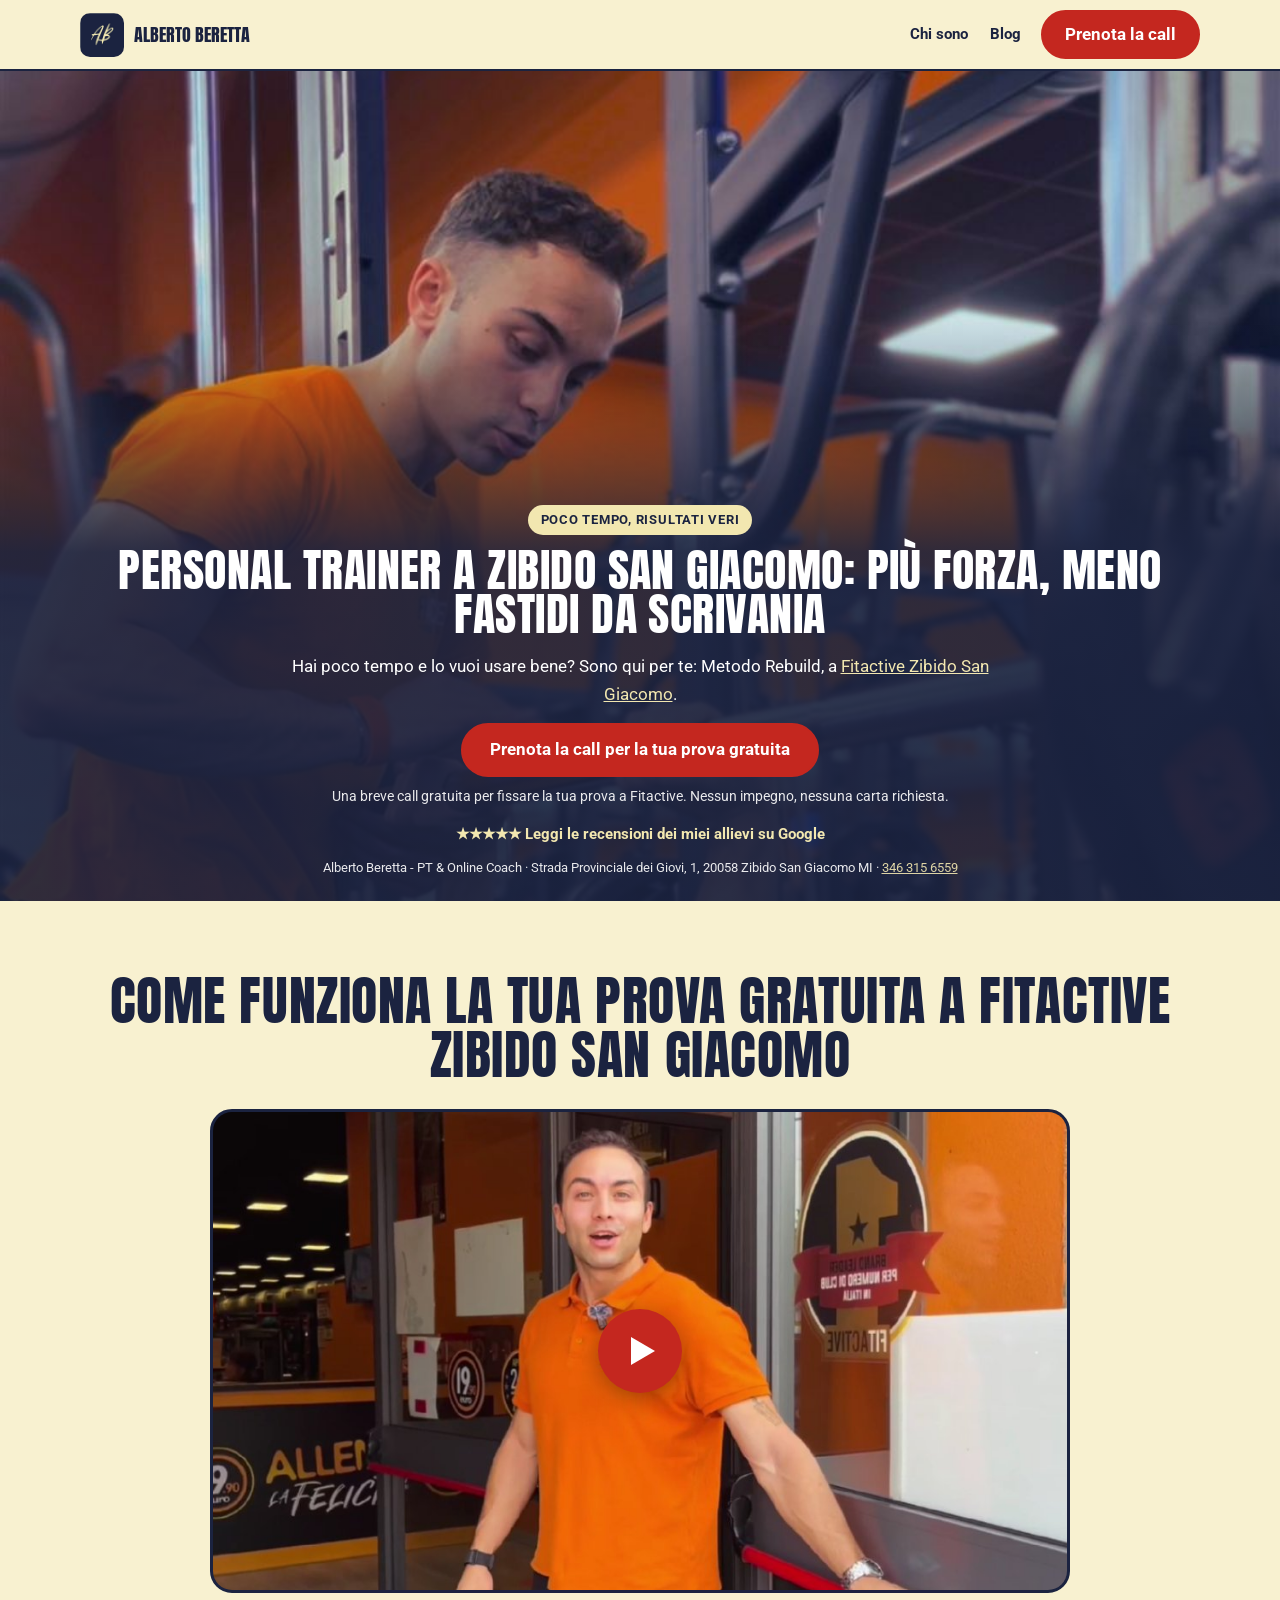
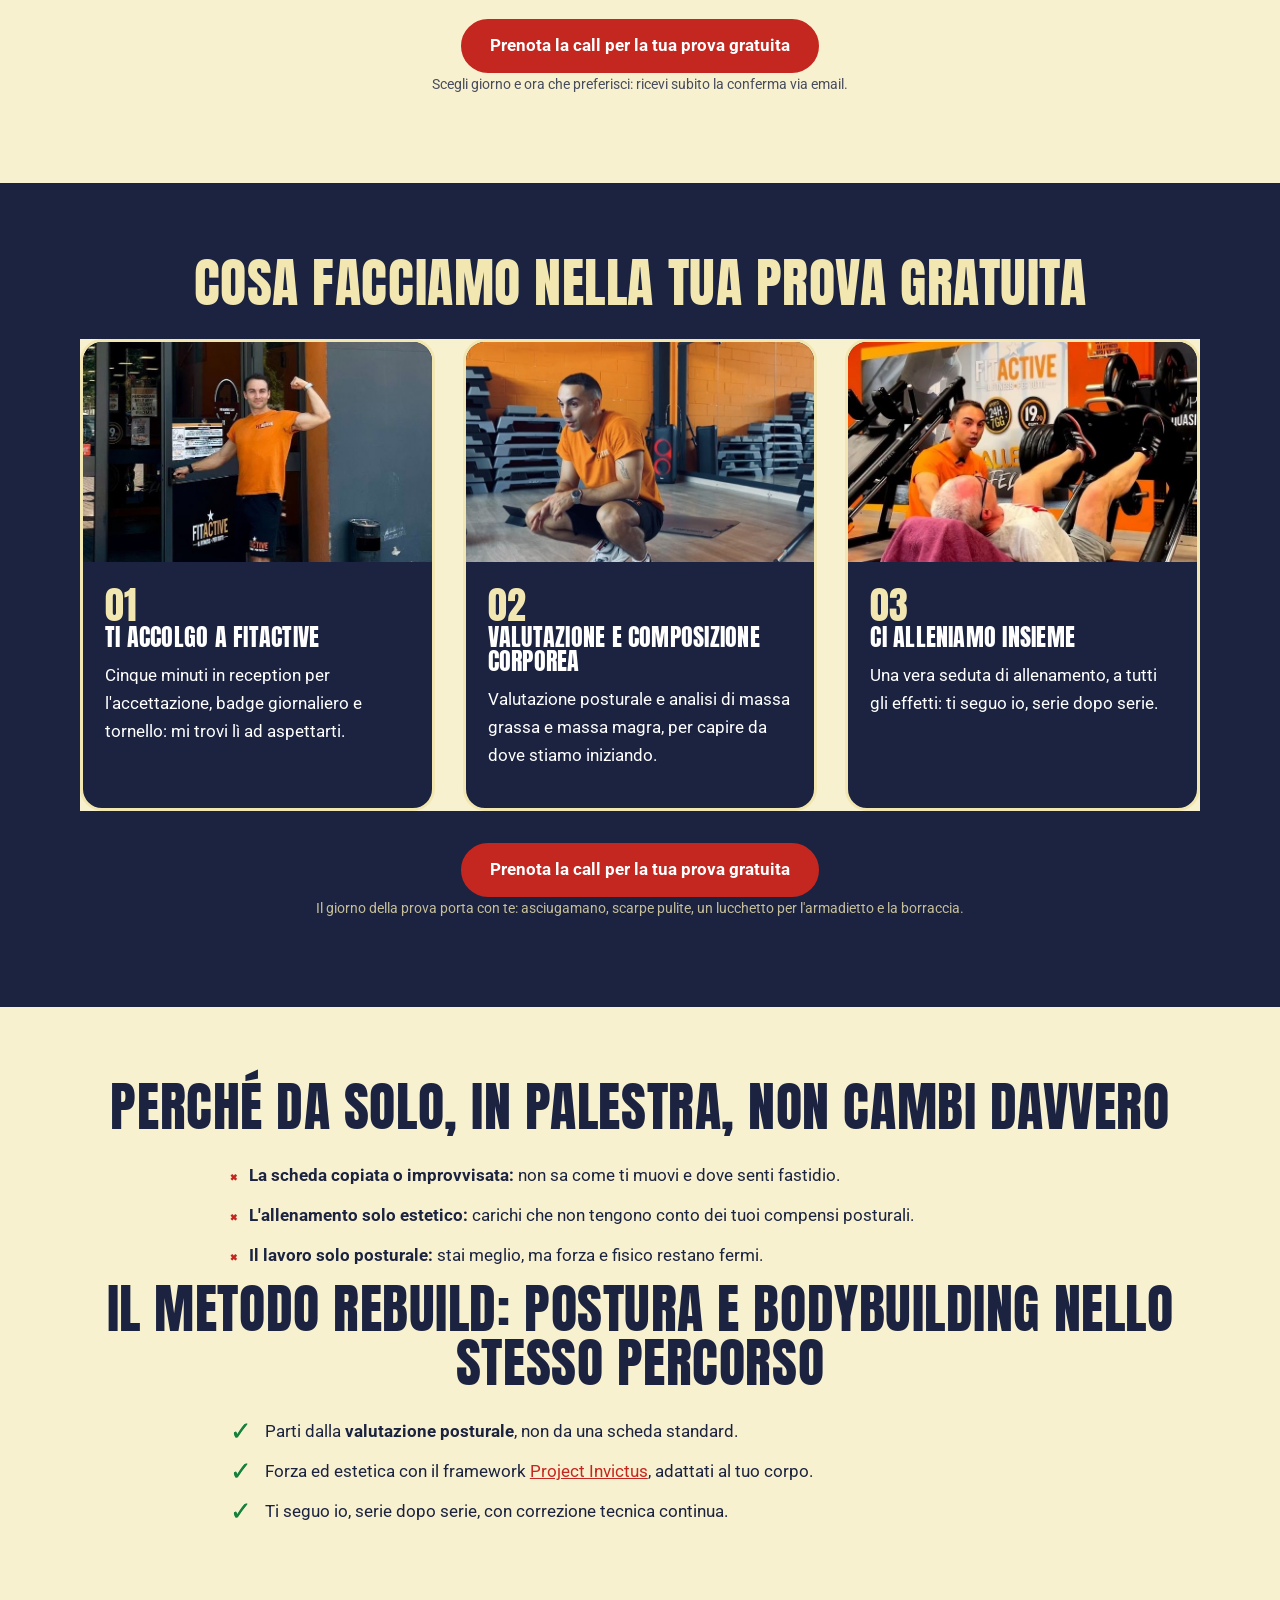
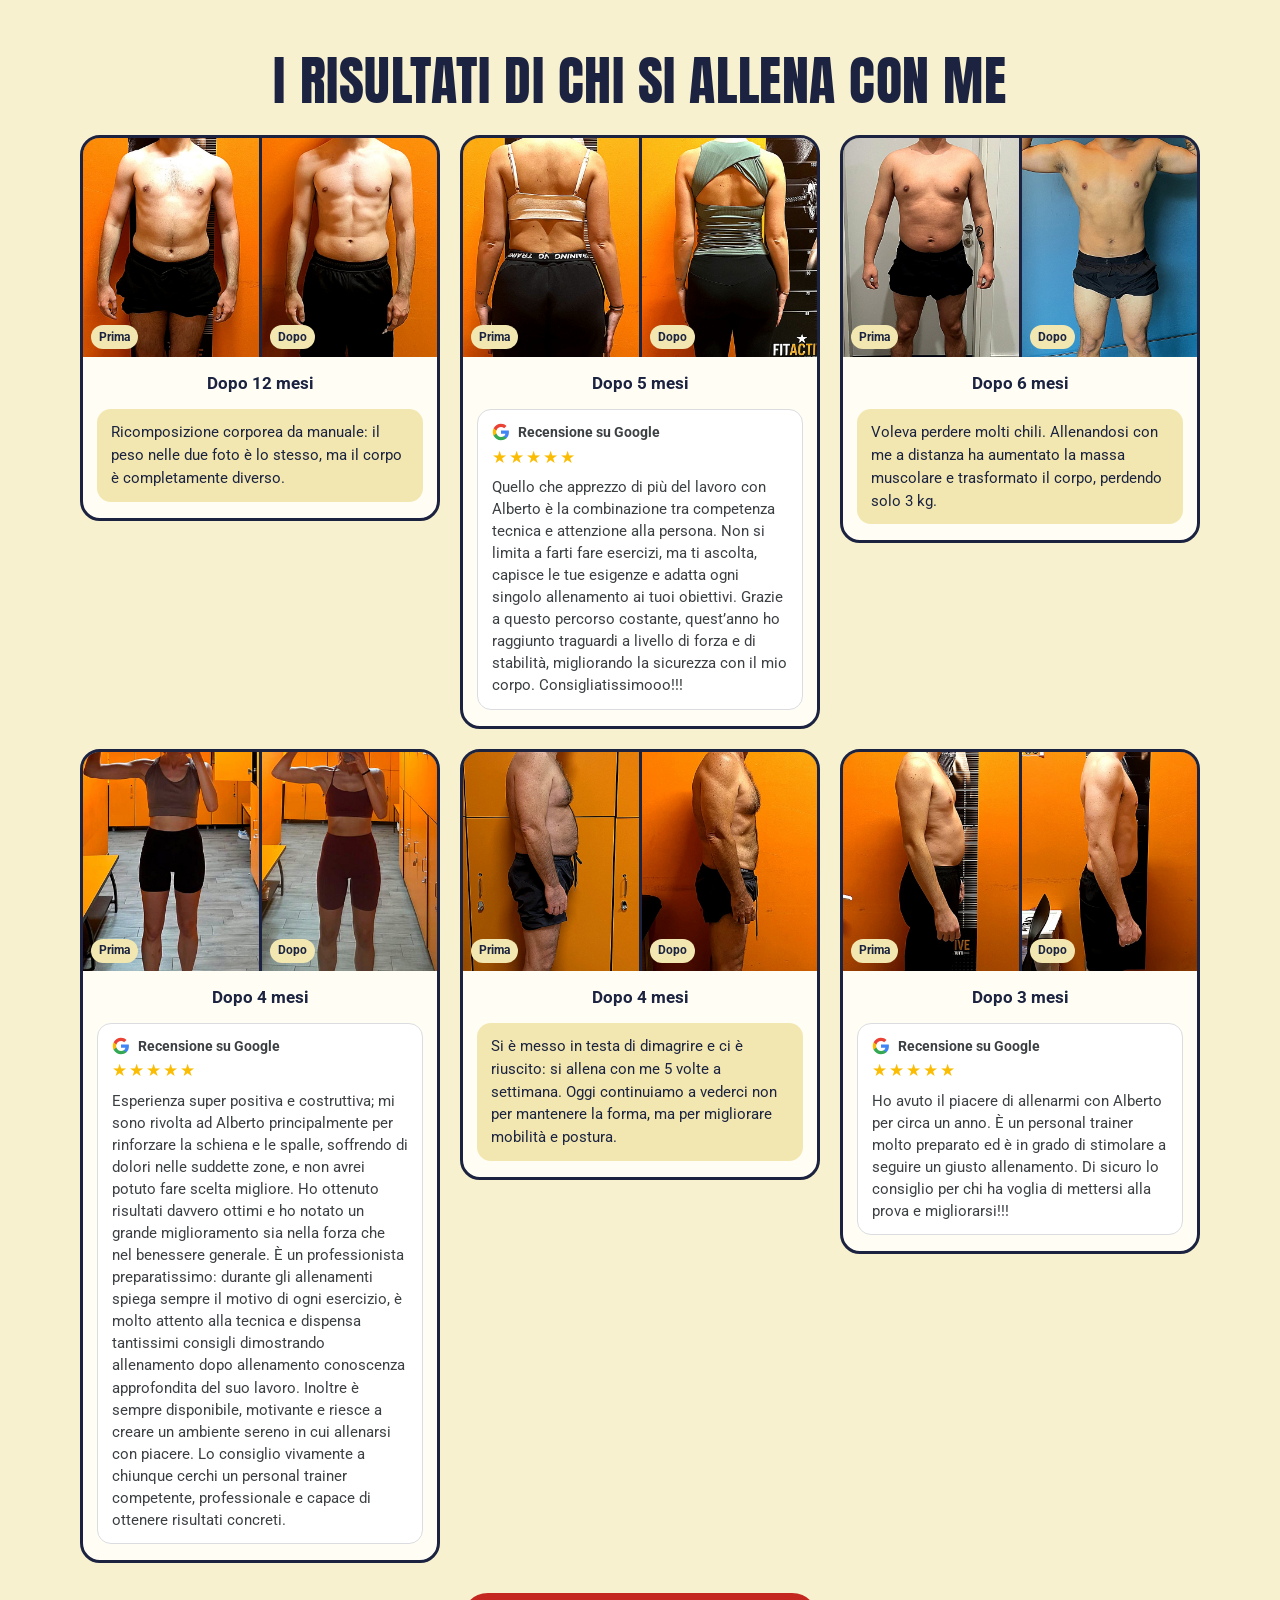
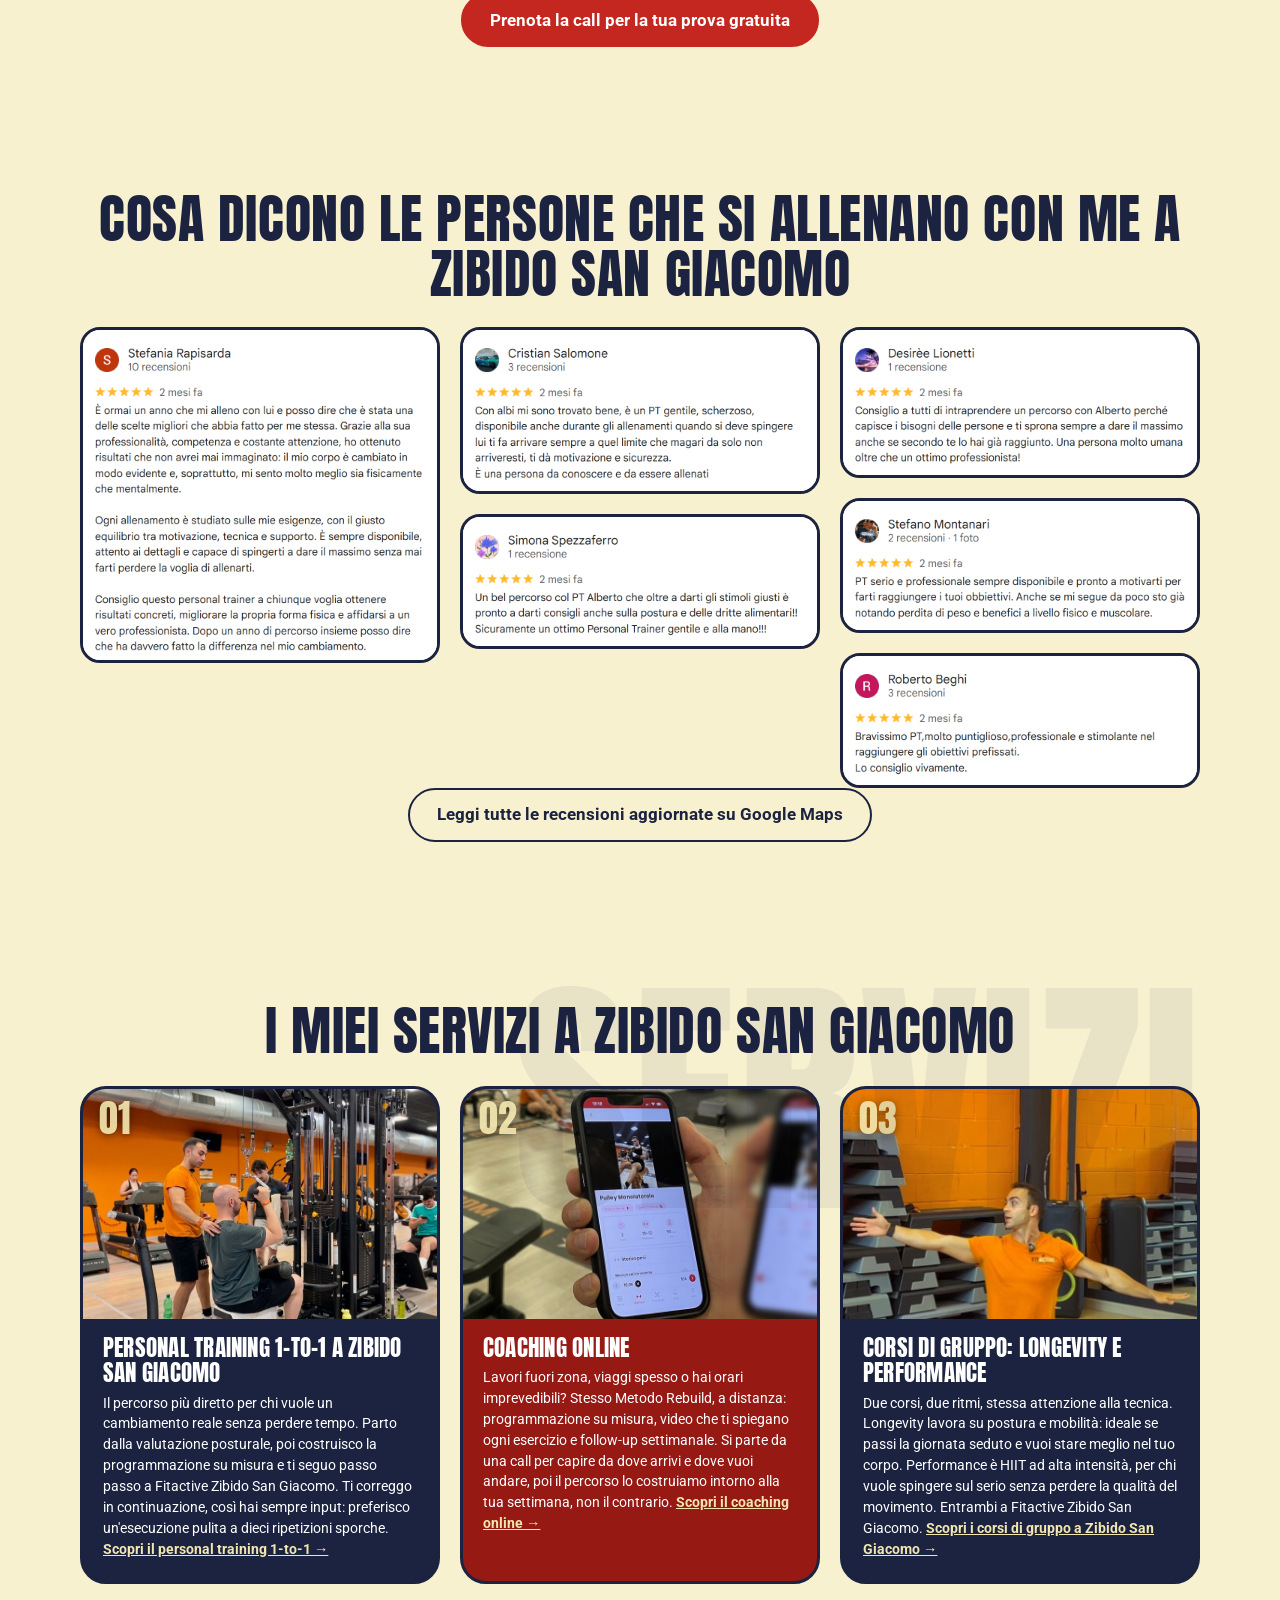
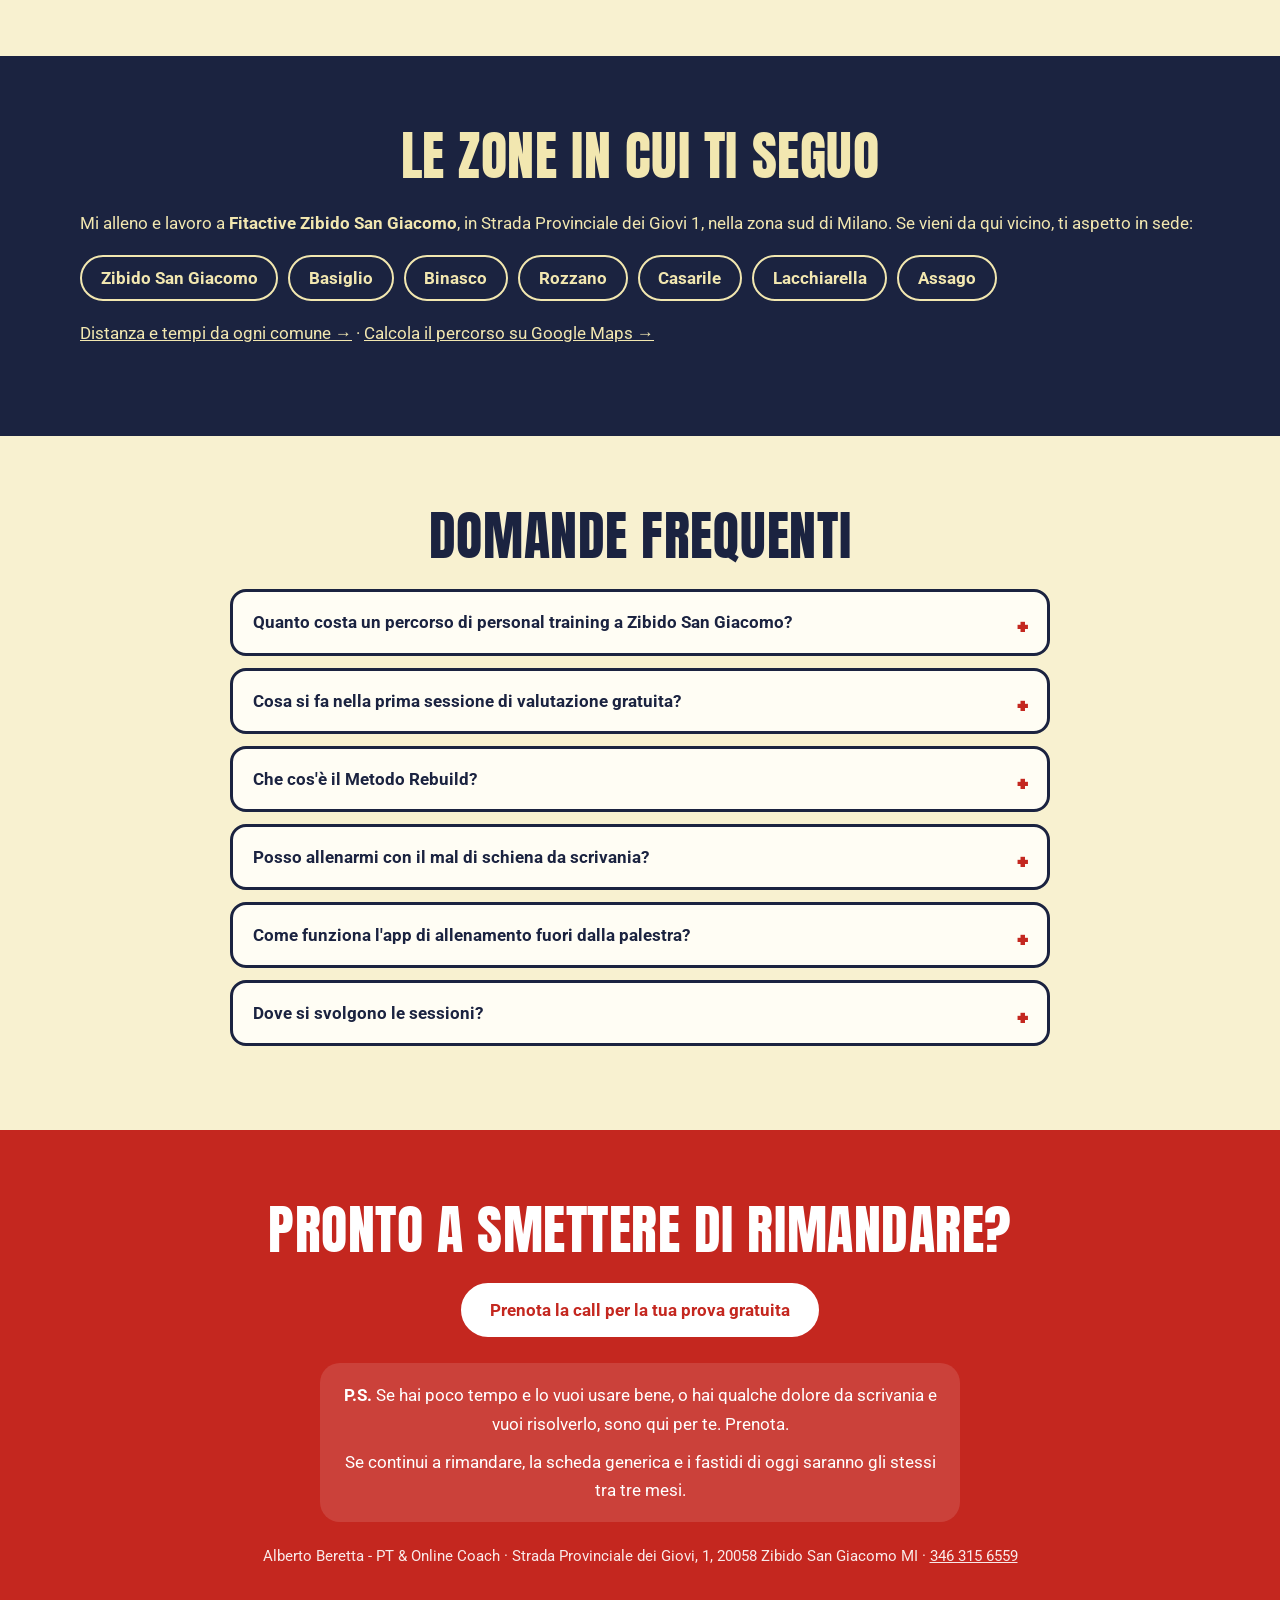
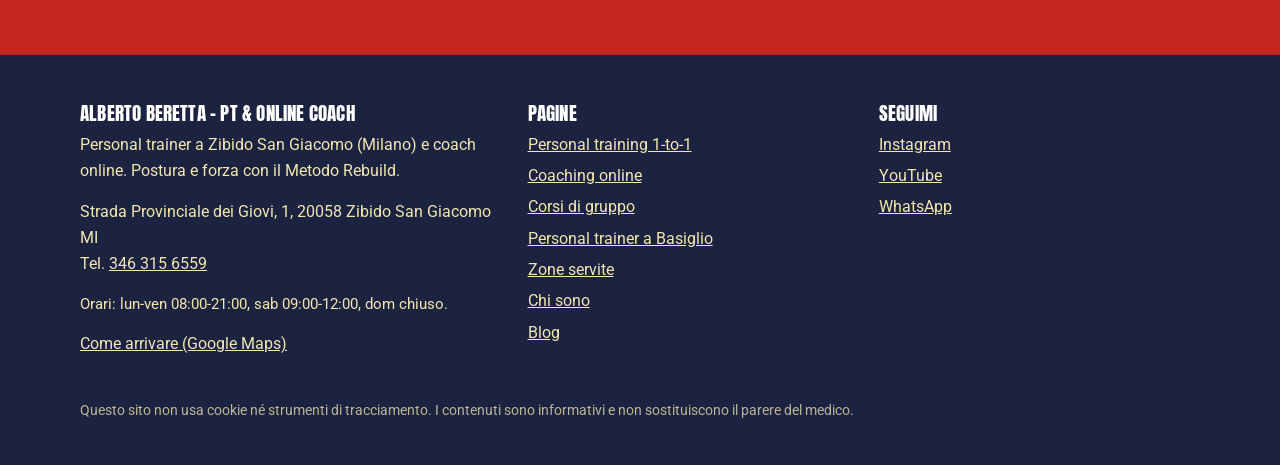
==== index.html @ 3f1fc9d2 "Add files via upload" ====
<!doctype html>
<html lang="it">
<head>
<meta charset="utf-8">
<meta name="viewport" content="width=device-width,initial-scale=1">
<title>Personal Trainer a Zibido San Giacomo | Alberto Beretta</title>
<meta name="description" content="Personal trainer a Zibido San Giacomo (Milano): postura e forza con il Metodo Rebuild. Valutazione posturale gratuita, anche coaching online.">
<link rel="canonical" href="https://albertoberettapt-beep.github.io/">
<meta name="theme-color" content="#1B2340">
<meta property="og:type" content="website">
<meta property="og:locale" content="it_IT">
<meta property="og:site_name" content="Alberto Beretta - Personal Trainer">
<meta property="og:title" content="Personal Trainer a Zibido San Giacomo | Alberto Beretta">
<meta property="og:description" content="Personal trainer a Zibido San Giacomo (Milano): postura e forza con il Metodo Rebuild. Valutazione posturale gratuita, anche coaching online.">
<meta property="og:url" content="https://albertoberettapt-beep.github.io/">
<meta property="og:image" content="https://albertoberettapt-beep.github.io/img/og.jpg">
<meta name="twitter:card" content="summary_large_image">
<link rel="icon" type="image/png" sizes="96x96" href="/img/logo-96.png">
<link rel="apple-touch-icon" href="/img/logo-180.png">
<link rel="preload" href="/fonts/anton-400.woff2" as="font" type="font/woff2" crossorigin>
<link rel="preload" href="/fonts/roboto-400.woff2" as="font" type="font/woff2" crossorigin>
<link rel="preload" href="/fonts/roboto-700.woff2" as="font" type="font/woff2" crossorigin>
<link rel="stylesheet" href="/css/style.css">
<script type="application/ld+json">{"@context":"https://schema.org","@type":"ProfessionalService","name":"Alberto Beretta - PT & Online Coach","description":"Personal trainer a Zibido San Giacomo e coach online: postura e forza con il Metodo Rebuild.","url":"https://albertoberettapt-beep.github.io/","telephone":"+39 346 315 6559","openingHoursSpecification":[{"@type":"OpeningHoursSpecification","dayOfWeek":["Monday","Tuesday","Wednesday","Thursday","Friday"],"opens":"08:00","closes":"21:00"},{"@type":"OpeningHoursSpecification","dayOfWeek":"Saturday","opens":"09:00","closes":"12:00"}],"image":"https://albertoberettapt-beep.github.io/img/og.jpg","address":{"@type":"PostalAddress","streetAddress":"Strada Provinciale dei Giovi, 1","postalCode":"20058","addressLocality":"Zibido San Giacomo","addressRegion":"MI","addressCountry":"IT"},"areaServed":["Zibido San Giacomo","Basiglio","Binasco","Rozzano","Casarile","Lacchiarella","Assago"],"sameAs":["https://www.instagram.com/alberto.beretta.pt/","https://www.youtube.com/@AlbertoBerettaPT"]}</script>
<script type="application/ld+json">{"@context":"https://schema.org","@type":"FAQPage","mainEntity":[{"@type":"Question","name":"Quanto costa un percorso di personal training a Zibido San Giacomo?","acceptedAnswer":{"@type":"Answer","text":"Dipende dalla durata del percorso (mensile, trimestrale o semestrale) e da quante volte a settimana ti alleni. Si parte sempre dalla valutazione posturale gratuita: prenotala qui e ti spiego i dettagli."}},{"@type":"Question","name":"Cosa si fa nella prima sessione di valutazione gratuita?","acceptedAnswer":{"@type":"Answer","text":"Un\u0027analisi della composizione corporea (BIA), un check posturale e un test dei pattern di movimento. Serve a costruire un programma su misura prima di iniziare ad allenarti."}},{"@type":"Question","name":"Che cos\u0027è il Metodo Rebuild?","acceptedAnswer":{"@type":"Answer","text":"È il mio modo di lavorare: forza ed estetica unite al riequilibrio posturale. Prima guardo come ti muovi, poi costruisco la programmazione sul tuo tempo, con correzione tecnica continua in ogni sessione."}},{"@type":"Question","name":"Posso allenarmi con il mal di schiena da scrivania?","acceptedAnswer":{"@type":"Answer","text":"Spesso sì: parto dalla valutazione per capire mobilità e compensi e scelgo esercizi e carichi adatti. Non sostituisco il medico: se hai dolore acuto o una patologia, ne parliamo prima con lui."}},{"@type":"Question","name":"Come funziona l\u0027app di allenamento fuori dalla palestra?","acceptedAnswer":{"@type":"Answer","text":"Ricevi la programmazione su un\u0027app dedicata, con video che spiegano ogni esercizio, e hai accesso al mio archivio video privato. Con il coaching online c\u0027è anche un follow-up settimanale."}},{"@type":"Question","name":"Dove si svolgono le sessioni?","acceptedAnswer":{"@type":"Answer","text":"In sede, a Fitactive Zibido San Giacomo (Strada Provinciale dei Giovi 1). Se sei fuori zona o hai orari imprevedibili, ti seguo online."}}]}</script>
</head>
<body>
<header class="top">
<div class="wrap">
<a class="brand" href="/"><img src="/img/logo-96.png" width="44" height="44" alt="Logo AB di Alberto Beretta, personal trainer"><span>Alberto Beretta</span></a>
<nav class="nav" aria-label="Principale">
<a href="/chi-sono/">Chi sono</a>
<a href="/blog/">Blog</a>
</nav>
<a class="btn" href="https://calendar.app.google/LnRXrri4bbH3p1468">Prenota la call</a>
</div>
</header>
<main id="main"><div class="hero hero-short">
<img class="hero-bg" src="/img/personal-trainer-zibido-san-giacomo-allenamento.jpg" width="1000" height="1000" alt="Alberto Beretta, personal trainer, durante un allenamento a Fitactive Zibido San Giacomo" fetchpriority="high" style="object-position:50% 12%">
<div class="wrap hero-in">
<p class="eyebrow eb-d">Poco tempo, risultati veri</p>
<h1>Personal trainer a Zibido San Giacomo: pi&ugrave; forza, meno fastidi da scrivania</h1>
<div class="hero-copy">
<p class="lead-sub">Hai poco tempo e lo vuoi usare bene? Sono qui per te: Metodo Rebuild, a <a href="https://www.fitactive.it/i-club/zibido.php" rel="noopener">Fitactive Zibido San Giacomo</a>.</p>
<div class="cta-row"><a class="btn" href="https://calendar.app.google/LnRXrri4bbH3p1468">Prenota la call per la tua prova gratuita</a></div>
<p class="note">Una breve call gratuita per fissare la tua prova a Fitactive. Nessun impegno, nessuna carta richiesta.</p>
<p class="proof"><a href="https://www.google.com/maps/search/?api=1&amp;query=Alberto+Beretta+PT+%26+Online+Coach+Zibido+San+Giacomo" rel="noopener"><span aria-hidden="true">&#9733;&#9733;&#9733;&#9733;&#9733;</span> Leggi le recensioni dei miei allievi su Google</a></p>
<p class="nap">Alberto Beretta - PT &amp; Online Coach &middot; Strada Provinciale dei Giovi, 1, 20058 Zibido San Giacomo MI &middot; <a href="tel:+393463156559">346 315 6559</a></p>
</div>
</div>
</div>

<section class="vsl"><div class="wrap">
<h2>Come funziona la tua prova gratuita a Fitactive Zibido San Giacomo</h2>
<div class="video" data-yt="3Lp50tW4vwk"><button type="button" class="vplay" aria-label="Guarda il video: la tua prova gratuita a Fitactive Zibido San Giacomo"><img src="/img/video-prova-gratuita-fitactive-zibido-san-giacomo.jpg" width="1000" height="562" loading="lazy" alt="Alberto Beretta ti accoglie all'ingresso di Fitactive Zibido San Giacomo"><span class="pbtn" aria-hidden="true"></span></button></div>
<noscript><p class="note"><a href="https://youtu.be/3Lp50tW4vwk" rel="noopener">Guarda il video su YouTube</a></p></noscript>
<div class="cta-row"><a class="btn" href="https://calendar.app.google/LnRXrri4bbH3p1468">Prenota la call per la tua prova gratuita</a></div>
<p class="note">Scegli giorno e ora che preferisci: ricevi subito la conferma via email.</p>
</div></section>

<section class="band"><div class="wrap">
<h2>Cosa facciamo nella tua prova gratuita</h2>
<div class="steps top">
<div class="step"><img class="bg" src="/img/fitactive-zibido-san-giacomo-ingresso.jpg" alt="Alberto Beretta ti aspetta all'ingresso di Fitactive Zibido San Giacomo" width="742" height="742" loading="lazy" style="object-position:50% 0"><b>01</b><h3>Ti accolgo a Fitactive</h3><p>Cinque minuti in reception per l'accettazione, badge giornaliero e tornello: mi trovi l&igrave; ad aspettarti.</p></div>
<div class="step"><img class="bg" src="/img/valutazione-posturale-zibido-san-giacomo.jpg" alt="Alberto Beretta spiega la valutazione posturale gratuita a Fitactive Zibido San Giacomo" width="1000" height="462" loading="lazy" style="object-position:35% 50%"><b>02</b><h3>Valutazione e composizione corporea</h3><p>Valutazione posturale e analisi di massa grassa e massa magra, per capire da dove stiamo iniziando.</p></div>
<div class="step"><img class="bg" src="/img/allenamento-leg-press-fitactive-zibido-san-giacomo.jpg" alt="Alberto Beretta segue un allievo alla leg press a Fitactive Zibido San Giacomo" width="720" height="720" loading="lazy" style="object-position:50% 70%"><b>03</b><h3>Ci alleniamo insieme</h3><p>Una vera seduta di allenamento, a tutti gli effetti: ti seguo io, serie dopo serie.</p></div>
</div>
<div class="cta-row"><a class="btn" href="https://calendar.app.google/LnRXrri4bbH3p1468">Prenota la call per la tua prova gratuita</a></div>
<p class="note">Il giorno della prova porta con te: asciugamano, scarpe pulite, un lucchetto per l'armadietto e la borraccia.</p>
</div></section>

<section><div class="wrap">
<h2>Perch&eacute; da solo, in palestra, non cambi davvero</h2>
<ul class="xlist on-light">
<li><b>La scheda copiata o improvvisata:</b> non sa come ti muovi e dove senti fastidio.</li>
<li><b>L'allenamento solo estetico:</b> carichi che non tengono conto dei tuoi compensi posturali.</li>
<li><b>Il lavoro solo posturale:</b> stai meglio, ma forza e fisico restano fermi.</li>
</ul>
<h2 class="sub-h">Il Metodo Rebuild: postura e bodybuilding nello stesso percorso</h2>
<ul class="vlist on-light">
<li>Parti dalla <b>valutazione posturale</b>, non da una scheda standard.</li>
<li>Forza ed estetica con il framework <a href="https://www.academyinvictus.it/albo/" rel="noopener">Project Invictus</a>, adattati al tuo corpo.</li>
<li>Ti seguo io, serie dopo serie, con correzione tecnica continua.</li>
</ul>
</div></section>

<section class="results"><div class="wrap">
<h2>I risultati di chi si allena con me</h2>
<div class="ba-grid">
<div class="ba"><div class="pair"><figure><img loading="lazy" src="/img/coaching-online-risultato-allievo-2-prima.jpg" width="600" height="750" alt="Allievo di Alberto Beretta prima di 12 mesi di percorso"><figcaption class="tag">Prima</figcaption></figure><figure><img loading="lazy" src="/img/coaching-online-risultato-allievo-2-dopo.jpg" width="600" height="750" alt="Stesso allievo dopo 12 mesi di percorso con Alberto Beretta"><figcaption class="tag">Dopo</figcaption></figure></div><p class="cap">Dopo 12 mesi</p><div class="acomment"><p>Ricomposizione corporea da manuale: il peso nelle due foto &egrave; lo stesso, ma il corpo &egrave; completamente diverso.</p></div></div>
<div class="ba"><div class="pair"><figure><img src="/img/coaching-online-risultato-allievo-3-prima.jpg" width="600" height="750" loading="lazy" alt="Allieva del coaching online prima di 5 mesi di percorso"><figcaption class="tag">Prima</figcaption></figure><figure><img src="/img/coaching-online-risultato-allievo-3-dopo.jpg" width="600" height="750" loading="lazy" alt="Stessa allieva dopo 5 mesi di percorso con Alberto Beretta"><figcaption class="tag">Dopo</figcaption></figure></div><p class="cap">Dopo 5 mesi</p><div class="greview"><div class="ghead"><svg aria-hidden="true" width="18" height="18" viewBox="0 0 24 24"><path fill="#4285F4" d="M22.56 12.25c0-.78-.07-1.53-.2-2.25H12v4.26h5.92c-.26 1.37-1.04 2.53-2.21 3.31v2.77h3.57c2.08-1.92 3.28-4.74 3.28-8.09z"/><path fill="#34A853" d="M12 23c2.97 0 5.46-.98 7.28-2.66l-3.57-2.77c-.98.66-2.23 1.06-3.71 1.06-2.86 0-5.29-1.93-6.16-4.53H2.18v2.84C3.99 20.53 7.7 23 12 23z"/><path fill="#FBBC05" d="M5.84 14.09c-.22-.66-.35-1.36-.35-2.09s.13-1.43.35-2.09V7.07H2.18C1.43 8.55 1 10.22 1 12s.43 3.45 1.18 4.93l2.85-2.22.81-.62z"/><path fill="#EA4335" d="M12 5.38c1.62 0 3.06.56 4.21 1.64l3.15-3.15C17.45 2.09 14.97 1 12 1 7.7 1 3.99 3.47 2.18 7.07l3.66 2.84c.87-2.6 3.3-4.53 6.16-4.53z"/></svg><span>Recensione su Google</span></div><div class="gstars" aria-label="5 stelle su 5">&#9733;&#9733;&#9733;&#9733;&#9733;</div><p>Quello che apprezzo di pi&ugrave; del lavoro con Alberto &egrave; la combinazione tra competenza tecnica e attenzione alla persona. Non si limita a farti fare esercizi, ma ti ascolta, capisce le tue esigenze e adatta ogni singolo allenamento ai tuoi obiettivi. Grazie a questo percorso costante, quest&rsquo;anno ho raggiunto traguardi a livello di forza e di stabilit&agrave;, migliorando la sicurezza con il mio corpo. Consigliatissimooo!!!</p></div></div>
<div class="ba"><div class="pair"><figure><img src="/img/coaching-online-risultato-allievo-5-prima.jpg" width="600" height="750" loading="lazy" alt="Allievo di Alberto Beretta prima di 6 mesi di percorso"><figcaption class="tag">Prima</figcaption></figure><figure><img src="/img/coaching-online-risultato-allievo-5-dopo.jpg" width="600" height="750" loading="lazy" alt="Stesso allievo dopo 6 mesi di percorso con Alberto Beretta"><figcaption class="tag">Dopo</figcaption></figure></div><p class="cap">Dopo 6 mesi</p><div class="acomment"><p>Voleva perdere molti chili. Allenandosi con me a distanza ha aumentato la massa muscolare e trasformato il corpo, perdendo solo 3 kg.</p></div></div>
<div class="ba"><div class="pair"><figure><img src="/img/coaching-online-risultato-allievo-4-prima.jpg" width="600" height="750" loading="lazy" alt="Allieva del coaching online prima di 4 mesi di percorso"><figcaption class="tag">Prima</figcaption></figure><figure><img src="/img/coaching-online-risultato-allievo-4-dopo.jpg" width="600" height="750" loading="lazy" alt="Stessa allieva dopo 4 mesi di percorso con Alberto Beretta"><figcaption class="tag">Dopo</figcaption></figure></div><p class="cap">Dopo 4 mesi</p><div class="greview"><div class="ghead"><svg aria-hidden="true" width="18" height="18" viewBox="0 0 24 24"><path fill="#4285F4" d="M22.56 12.25c0-.78-.07-1.53-.2-2.25H12v4.26h5.92c-.26 1.37-1.04 2.53-2.21 3.31v2.77h3.57c2.08-1.92 3.28-4.74 3.28-8.09z"/><path fill="#34A853" d="M12 23c2.97 0 5.46-.98 7.28-2.66l-3.57-2.77c-.98.66-2.23 1.06-3.71 1.06-2.86 0-5.29-1.93-6.16-4.53H2.18v2.84C3.99 20.53 7.7 23 12 23z"/><path fill="#FBBC05" d="M5.84 14.09c-.22-.66-.35-1.36-.35-2.09s.13-1.43.35-2.09V7.07H2.18C1.43 8.55 1 10.22 1 12s.43 3.45 1.18 4.93l2.85-2.22.81-.62z"/><path fill="#EA4335" d="M12 5.38c1.62 0 3.06.56 4.21 1.64l3.15-3.15C17.45 2.09 14.97 1 12 1 7.7 1 3.99 3.47 2.18 7.07l3.66 2.84c.87-2.6 3.3-4.53 6.16-4.53z"/></svg><span>Recensione su Google</span></div><div class="gstars" aria-label="5 stelle su 5">&#9733;&#9733;&#9733;&#9733;&#9733;</div><p>Esperienza super positiva e costruttiva; mi sono rivolta ad Alberto principalmente per rinforzare la schiena e le spalle, soffrendo di dolori nelle suddette zone, e non avrei potuto fare scelta migliore. Ho ottenuto risultati davvero ottimi e ho notato un grande miglioramento sia nella forza che nel benessere generale. &Egrave; un professionista preparatissimo: durante gli allenamenti spiega sempre il motivo di ogni esercizio, &egrave; molto attento alla tecnica e dispensa tantissimi consigli dimostrando allenamento dopo allenamento conoscenza approfondita del suo lavoro. Inoltre &egrave; sempre disponibile, motivante e riesce a creare un ambiente sereno in cui allenarsi con piacere. Lo consiglio vivamente a chiunque cerchi un personal trainer competente, professionale e capace di ottenere risultati concreti.</p></div></div>
<div class="ba"><div class="pair"><figure><img loading="lazy" src="/img/coaching-online-risultato-allievo-1-prima.jpg" width="600" height="750" alt="Allievo di Alberto Beretta prima di 4 mesi di percorso"><figcaption class="tag">Prima</figcaption></figure><figure><img loading="lazy" src="/img/coaching-online-risultato-allievo-1-dopo.jpg" width="600" height="750" alt="Stesso allievo dopo 4 mesi di percorso con Alberto Beretta"><figcaption class="tag">Dopo</figcaption></figure></div><p class="cap">Dopo 4 mesi</p><div class="acomment"><p>Si &egrave; messo in testa di dimagrire e ci &egrave; riuscito: si allena con me 5 volte a settimana. Oggi continuiamo a vederci non per mantenere la forma, ma per migliorare mobilit&agrave; e postura.</p></div></div>
<div class="ba"><div class="pair"><figure><img src="/img/coaching-online-risultato-allievo-6-prima.jpg" width="600" height="750" loading="lazy" alt="Allievo di Alberto Beretta prima di 3 mesi di percorso"><figcaption class="tag">Prima</figcaption></figure><figure><img src="/img/coaching-online-risultato-allievo-6-dopo.jpg" width="600" height="750" loading="lazy" alt="Stesso allievo dopo 3 mesi di percorso con Alberto Beretta"><figcaption class="tag">Dopo</figcaption></figure></div><p class="cap">Dopo 3 mesi</p><div class="greview"><div class="ghead"><svg aria-hidden="true" width="18" height="18" viewBox="0 0 24 24"><path fill="#4285F4" d="M22.56 12.25c0-.78-.07-1.53-.2-2.25H12v4.26h5.92c-.26 1.37-1.04 2.53-2.21 3.31v2.77h3.57c2.08-1.92 3.28-4.74 3.28-8.09z"/><path fill="#34A853" d="M12 23c2.97 0 5.46-.98 7.28-2.66l-3.57-2.77c-.98.66-2.23 1.06-3.71 1.06-2.86 0-5.29-1.93-6.16-4.53H2.18v2.84C3.99 20.53 7.7 23 12 23z"/><path fill="#FBBC05" d="M5.84 14.09c-.22-.66-.35-1.36-.35-2.09s.13-1.43.35-2.09V7.07H2.18C1.43 8.55 1 10.22 1 12s.43 3.45 1.18 4.93l2.85-2.22.81-.62z"/><path fill="#EA4335" d="M12 5.38c1.62 0 3.06.56 4.21 1.64l3.15-3.15C17.45 2.09 14.97 1 12 1 7.7 1 3.99 3.47 2.18 7.07l3.66 2.84c.87-2.6 3.3-4.53 6.16-4.53z"/></svg><span>Recensione su Google</span></div><div class="gstars" aria-label="5 stelle su 5">&#9733;&#9733;&#9733;&#9733;&#9733;</div><p>Ho avuto il piacere di allenarmi con Alberto per circa un anno. &Egrave; un personal trainer molto preparato ed &egrave; in grado di stimolare a seguire un giusto allenamento. Di sicuro lo consiglio per chi ha voglia di mettersi alla prova e migliorarsi!!!</p></div></div>
</div>
<div class="cta-row"><a class="btn" href="https://calendar.app.google/LnRXrri4bbH3p1468">Prenota la call per la tua prova gratuita</a></div>
</div></section>

<section><div class="wrap">
<h2>Cosa dicono le persone che si allenano con me a Zibido San Giacomo</h2>
<div class="reviews">
<figure><img src="/img/recensione-google-stefania-personal-trainer-zibido-san-giacomo.png" width="944" height="880" loading="lazy" alt="Recensione Google di Stefania Rapisarda, 5 stelle: dopo un anno di allenamento con Alberto, risultati che non avrei mai immaginato, ogni allenamento studiato sulle mie esigenze con il giusto equilibrio tra motivazione, tecnica e supporto."></figure>
<figure><img src="/img/recensione-google-cristian-personal-trainer-zibido-san-giacomo.png" width="944" height="428" loading="lazy" alt="Recensione Google di Cristian Salomone, 5 stelle: PT gentile, scherzoso, disponibile, ti fa arrivare a quel limite che da solo non raggiungeresti e ti dà motivazione e sicurezza."></figure>
<figure><img src="/img/recensione-google-simona-personal-trainer-zibido-san-giacomo.png" width="944" height="344" loading="lazy" alt="Recensione Google di Simona Spezzaferro, 5 stelle: un bel percorso con il PT Alberto, stimoli giusti e consigli sulla postura e sull'alimentazione."></figure>
<figure><img src="/img/recensione-google-desiree-personal-trainer-zibido-san-giacomo.png" width="944" height="386" loading="lazy" alt="Recensione Google di Desirèe Lionetti, 5 stelle: capisce i bisogni delle persone e ti sprona sempre a dare il massimo, una persona molto umana oltre che un ottimo professionista."></figure>
<figure><img src="/img/recensione-google-stefano-personal-trainer-zibido-san-giacomo.png" width="944" height="344" loading="lazy" alt="Recensione Google di Stefano Montanari, 5 stelle: PT serio e professionale, sempre disponibile, già perdita di peso e benefici a livello fisico e muscolare."></figure>
<figure><img src="/img/recensione-google-roberto-personal-trainer-zibido-san-giacomo.png" width="944" height="344" loading="lazy" alt="Recensione Google di Roberto Beghi, 5 stelle: bravissimo PT, puntiglioso, professionale e stimolante nel raggiungere gli obiettivi prefissati."></figure>
</div>
<p class="gmaplink"><a class="btn line" href="https://www.google.com/maps/search/?api=1&amp;query=Alberto+Beretta+PT+%26+Online+Coach+Zibido+San+Giacomo" rel="noopener">Leggi tutte le recensioni aggiornate su Google Maps</a></p>
</div></section>

<section><div class="wrap ghost-wrap" data-ghost="Servizi">
<h2>I miei servizi a Zibido San Giacomo</h2>
<div class="cards tall long">
<div class="card c1"><img class="bg" src="/img/personal-training-1to1-zibido-san-giacomo.jpg" alt="Alberto Beretta corregge la tecnica di un allievo al cavo durante il personal training 1-to-1" width="1000" height="563" loading="lazy" style="object-position:35% 40%"><span class="n">01</span><h3>Personal Training 1-to-1 a Zibido San Giacomo</h3><p>Il percorso più diretto per chi vuole un cambiamento reale senza perdere tempo. Parto dalla valutazione posturale, poi costruisco la programmazione su misura e ti seguo passo passo a Fitactive Zibido San Giacomo. Ti correggo in continuazione, così hai sempre input: preferisco un'esecuzione pulita a dieci ripetizioni sporche. <a class="go" href="/personal-training-zibido-san-giacomo/">Scopri il personal training 1-to-1 &rarr;</a></p></div>
<div class="card c2"><img class="bg" src="/img/app-allenamento-coaching-online-centrato.jpg" alt="Smartphone con l'app di allenamento del coaching online aperta su un esercizio, in sala pesi a Fitactive" width="760" height="562" loading="lazy"><span class="n">02</span><h3>Coaching Online</h3><p>Lavori fuori zona, viaggi spesso o hai orari imprevedibili? Stesso Metodo Rebuild, a distanza: programmazione su misura, video che ti spiegano ogni esercizio e follow-up settimanale. Si parte da una call per capire da dove arrivi e dove vuoi andare, poi il percorso lo costruiamo intorno alla tua settimana, non il contrario. <a class="go" href="/coaching-online/">Scopri il coaching online &rarr;</a></p></div>
<div class="card c3"><img class="bg" src="/img/corsi-di-gruppo-zibido-san-giacomo.jpg" alt="Alberto Beretta guida un corso di gruppo di mobilità a Fitactive Zibido San Giacomo" width="720" height="1280" loading="lazy" style="object-position:50% 80%"><span class="n">03</span><h3>Corsi di gruppo: Longevity e Performance</h3><p>Due corsi, due ritmi, stessa attenzione alla tecnica. Longevity lavora su postura e mobilità: ideale se passi la giornata seduto e vuoi stare meglio nel tuo corpo. Performance è HIIT ad alta intensità, per chi vuole spingere sul serio senza perdere la qualità del movimento. Entrambi a Fitactive Zibido San Giacomo. <a class="go" href="/corsi-di-gruppo-zibido-san-giacomo/">Scopri i corsi di gruppo a Zibido San Giacomo &rarr;</a></p></div>
</div>
</div></section>

<section class="band"><div class="wrap">
<h2>Le zone in cui ti seguo</h2>
<p>Mi alleno e lavoro a <strong>Fitactive Zibido San Giacomo</strong>, in Strada Provinciale dei Giovi 1, nella zona sud di Milano. Se vieni da qui vicino, ti aspetto in sede:</p>
<ul class="chips">
<li><a href="/zone-servite/#zibido-san-giacomo">Zibido San Giacomo</a></li>
<li><a href="/personal-trainer-basiglio/">Basiglio</a></li>
<li><a href="/zone-servite/#binasco">Binasco</a></li>
<li><a href="/zone-servite/#rozzano">Rozzano</a></li>
<li><a href="/zone-servite/#casarile">Casarile</a></li>
<li><a href="/zone-servite/#lacchiarella">Lacchiarella</a></li>
<li><a href="/zone-servite/#assago">Assago</a></li>
</ul>
<p><a href="/zone-servite/">Distanza e tempi da ogni comune &rarr;</a> &middot; <a href="https://www.google.com/maps/dir/?api=1&destination=Strada+Provinciale+dei+Giovi+1+20058+Zibido+San+Giacomo">Calcola il percorso su Google Maps &rarr;</a></p>
</div></section>

<section><div class="wrap">
<h2>Domande frequenti</h2>
<details><summary>Quanto costa un percorso di personal training a Zibido San Giacomo?</summary><p>Dipende dalla durata del percorso (mensile, trimestrale o semestrale) e da quante volte a settimana ti alleni. Si parte sempre dalla valutazione posturale gratuita: <a href="https://calendar.app.google/LnRXrri4bbH3p1468">prenotala qui</a> e ti spiego i dettagli.</p></details>
<details><summary>Cosa si fa nella prima sessione di valutazione gratuita?</summary><p>Un'analisi della composizione corporea (BIA), un check posturale e un test dei pattern di movimento. Serve a costruire un programma su misura prima di iniziare ad allenarti.</p></details>
<details><summary>Che cos'è il Metodo Rebuild?</summary><p>È il mio modo di lavorare: forza ed estetica unite al riequilibrio posturale. Prima guardo come ti muovi, poi costruisco la programmazione sul tuo tempo, con correzione tecnica continua in ogni sessione.</p></details>
<details><summary>Posso allenarmi con il mal di schiena da scrivania?</summary><p>Spesso sì: parto dalla valutazione per capire mobilità e compensi e scelgo esercizi e carichi adatti. Non sostituisco il medico: se hai dolore acuto o una patologia, ne parliamo prima con lui.</p></details>
<details><summary>Come funziona l'app di allenamento fuori dalla palestra?</summary><p>Ricevi la programmazione su un'app dedicata, con video che spiegano ogni esercizio, e hai accesso al mio archivio video privato. Con il <a href="/coaching-online/">coaching online</a> c'è anche un follow-up settimanale.</p></details>
<details><summary>Dove si svolgono le sessioni?</summary><p>In sede, a Fitactive Zibido San Giacomo (Strada Provinciale dei Giovi 1). Se sei fuori zona o hai orari imprevedibili, ti seguo online.</p></details>
</div></section>

<section class="final"><div class="wrap">
<h2>Pronto a smettere di rimandare?</h2>
<div class="cta-row" style="justify-content:center"><a class="btn" href="https://calendar.app.google/LnRXrri4bbH3p1468">Prenota la call per la tua prova gratuita</a></div>
<div class="ps"><p><b>P.S.</b> Se hai poco tempo e lo vuoi usare bene, o hai qualche dolore da scrivania e vuoi risolverlo, sono qui per te. Prenota.</p><p>Se continui a rimandare, la scheda generica e i fastidi di oggi saranno gli stessi tra tre mesi.</p></div>
<p class="nap">Alberto Beretta - PT &amp; Online Coach &middot; Strada Provinciale dei Giovi, 1, 20058 Zibido San Giacomo MI &middot; <a href="tel:+393463156559">346 315 6559</a></p>
</div></section>
<script>document.querySelectorAll('.video[data-yt]').forEach(function(v){v.querySelector('.vplay').addEventListener('click',function(){var f=document.createElement('iframe');f.src='https://www.youtube-nocookie.com/embed/'+v.getAttribute('data-yt')+'?autoplay=1&rel=0';f.title='La tua prova gratuita a Fitactive Zibido San Giacomo';f.allow='autoplay; encrypted-media; picture-in-picture; fullscreen';f.allowFullscreen=true;v.innerHTML='';v.appendChild(f)})})</script>
</main>
<footer>
<div class="wrap">
<div class="cols">
<div>
<h3>Alberto Beretta - PT &amp; Online Coach</h3>
<p>Personal trainer a Zibido San Giacomo (Milano) e coach online. Postura e forza con il Metodo Rebuild.</p>
<p>Strada Provinciale dei Giovi, 1, 20058 Zibido San Giacomo MI<br>Tel. <a href="tel:+393463156559">346 315 6559</a></p>
<p class="hours">Orari: lun-ven 08:00-21:00, sab 09:00-12:00, dom chiuso.</p>
<p><a href="https://www.google.com/maps/dir/?api=1&destination=Strada+Provinciale+dei+Giovi+1+20058+Zibido+San+Giacomo">Come arrivare (Google Maps)</a></p>
</div>
<div>
<h3>Pagine</h3>
<ul>
<li><a href="/personal-training-zibido-san-giacomo/">Personal training 1-to-1</a></li>
<li><a href="/coaching-online/">Coaching online</a></li>
<li><a href="/corsi-di-gruppo-zibido-san-giacomo/">Corsi di gruppo</a></li>
<li><a href="/personal-trainer-basiglio/">Personal trainer a Basiglio</a></li>
<li><a href="/zone-servite/">Zone servite</a></li>
<li><a href="/chi-sono/">Chi sono</a></li>
<li><a href="/blog/">Blog</a></li>
</ul>
</div>
<div>
<h3>Seguimi</h3>
<ul>
<li><a href="https://www.instagram.com/alberto.beretta.pt/" rel="noopener">Instagram</a></li>
<li><a href="https://www.youtube.com/@AlbertoBerettaPT" rel="noopener">YouTube</a></li>
<li><a href="https://wa.me/393463156559?text=Ciao%21%20Vorrei%20prenotare%20la%20mia%20valutazione%20gratuita" rel="noopener">WhatsApp</a></li>
</ul>
</div>
</div>
<p class="small">Questo sito non usa cookie né strumenti di tracciamento. I contenuti sono informativi e non sostituiscono il parere del medico.</p>
</div>
</footer>
</body>
</html>
---- css/style.css ----
@font-face{font-family:Anton;src:url(../fonts/anton-400.woff2) format("woff2");font-weight:400;font-display:block}
@font-face{font-family:Roboto;src:url(../fonts/roboto-400.woff2) format("woff2");font-weight:400;font-display:optional}
@font-face{font-family:Roboto;src:url(../fonts/roboto-700.woff2) format("woff2");font-weight:700;font-display:optional}
:root{--blu:#1B2340;--rosso:#C4271F;--panna:#F2E7B0;--panna-2:#F8F1D0;--bianco:#FFFDF4;--max:1160px}
*{box-sizing:border-box}
html{scroll-behavior:smooth}
body{margin:0;font-family:Roboto,Arial,sans-serif;font-size:1.0625rem;line-height:1.65;color:var(--blu);background:var(--panna-2)}
img{max-width:100%;height:auto;display:block}
a{color:var(--rosso)}
a:focus-visible,summary:focus-visible{outline:3px solid var(--rosso);outline-offset:3px}
.wrap{max-width:var(--max);margin:0 auto;padding:0 20px}
.sr{position:absolute;width:1px;height:1px;overflow:hidden;clip:rect(0 0 0 0);white-space:nowrap}
h1,h2,h3{font-family:Anton,Impact,sans-serif;font-weight:400;text-transform:uppercase;line-height:1;letter-spacing:.01em;margin:0 0 .5em}
h2{font-size:clamp(2rem,5vw,3.4rem)}
h3{font-size:1.5rem}
p{margin:0 0 1em}
/* header */
.top{background:var(--panna-2);position:sticky;top:0;z-index:20;border-bottom:2px solid var(--blu)}
.top .wrap{display:flex;align-items:center;gap:20px;padding-top:10px;padding-bottom:10px}
.brand{display:flex;align-items:center;gap:10px;text-decoration:none;color:var(--blu);font-family:Anton,sans-serif;text-transform:uppercase;font-size:1.15rem;line-height:1}
.brand img{border-radius:10px}
.nav{margin-left:auto;display:flex;flex-wrap:wrap;gap:6px 22px;align-items:center}
.nav a{color:var(--blu);text-decoration:none;font-weight:700;font-size:.95rem}
.nav a:hover{color:var(--rosso)}
.btn{display:inline-block;background:var(--rosso);color:#fff!important;text-decoration:none;font-weight:700;padding:.85em 1.6em;border-radius:999px;border:2px solid var(--rosso);transition:transform .15s}
.btn:hover{transform:translateY(-2px)}
.btn.line{background:transparent;color:var(--blu)!important;border-color:var(--blu)}
.btn.dark{background:var(--blu);border-color:var(--blu)}
/* hero */
.hero{position:relative;overflow:hidden;min-height:calc(100svh - 82px);display:flex;align-items:center;justify-content:center;text-align:center;background:var(--blu)}
.hero::after{content:"";position:absolute;inset:0;background:linear-gradient(180deg,rgba(27,35,64,.55) 0%,rgba(27,35,64,.78) 100%)}
.hero-bg{position:absolute;inset:0;width:100%;height:100%;object-fit:cover;object-position:50% 20%}
.hero-in{position:relative;z-index:2;padding-top:40px;padding-bottom:40px;display:flex;flex-direction:column;align-items:center}
.hero h1{font-size:clamp(2.7rem,7.2vw,6.2rem);line-height:.95;margin:0 0 .4em;color:#fff}
.hero h1 span{display:block}
.hero h1 .r{color:var(--panna)}
.hero-copy{max-width:640px;color:#fff}
.hero-copy p{font-size:1.2rem}
.hero .cta-row{justify-content:center}
.hero .note{margin-top:14px}
.hero .btn.line{color:#fff!important;border-color:#fff}.cta-row{display:flex;flex-wrap:wrap;gap:12px;margin-top:6px}
.note{font-size:.9rem;opacity:.8}/* sections */
section{padding:72px 0}
.ghost-wrap{position:relative}
.ghost-wrap::after{content:attr(data-ghost);position:absolute;right:20px;top:-.12em;font-family:Anton,sans-serif;font-size:clamp(5rem,20vw,16rem);line-height:1;text-transform:uppercase;color:rgba(27,35,64,.07);pointer-events:none;user-select:none}
.cards{display:grid;grid-template-columns:repeat(3,1fr);gap:20px;margin-top:28px}
.card{position:relative;overflow:hidden;isolation:isolate;border-radius:26px;padding:28px;display:flex;flex-direction:column;min-height:430px;text-decoration:none;color:#fff;border:3px solid var(--blu);transition:transform .15s}
.card:hover{transform:translateY(-5px)}
.card .n{font-family:Anton,sans-serif;font-size:4.5rem;line-height:1;opacity:.9}
.card h2,.card h3{margin-top:auto;font-size:clamp(1.6rem,2.4vw,2.1rem)}
.card p{margin:0 0 14px}
.card .go{font-weight:700;text-decoration:underline;color:var(--panna)}.card .go::after{content:"";position:absolute;inset:0;z-index:1}.card p{font-size:.98rem}
.bg{position:absolute;inset:0;width:100%;height:100%;object-fit:cover;z-index:-2}
.card::before,.step::before{content:"";position:absolute;inset:0;z-index:-1}
.c1::before{background:linear-gradient(180deg,rgba(27,35,64,.35),rgba(27,35,64,.9))}
.c2::before{background:linear-gradient(180deg,rgba(196,39,31,.35),rgba(150,25,20,.92))}
.c3::before{background:linear-gradient(180deg,rgba(27,35,64,.3),rgba(27,35,64,.9))}
.card .n,.card .go{color:var(--panna)}
.c1{background:var(--blu)}
.c2{background:var(--rosso)}
.c3{background:var(--blu)}
.steps{display:grid;grid-template-columns:repeat(3,1fr);gap:28px;margin-top:30px}
.step{position:relative;overflow:hidden;isolation:isolate;background:var(--blu);border:3px solid var(--panna);border-radius:22px;padding:24px;min-height:300px;color:#fff;display:flex;flex-direction:column;justify-content:flex-end}
.step::before{background:linear-gradient(180deg,rgba(27,35,64,.45),rgba(27,35,64,.92))}
.step b{font-family:Anton,sans-serif;font-size:2.4rem;color:var(--panna);display:block;line-height:1;font-weight:400}
.split{display:grid;grid-template-columns:1fr 1fr;gap:44px;align-items:center}
.split img{border-radius:28px;border:6px solid var(--blu)}
.band{background:var(--blu);color:var(--panna)}
.band h2,.band>.wrap>h3{color:var(--panna)}
.band a{color:var(--panna)}
.chips{display:flex;flex-wrap:wrap;gap:10px;padding:0;margin:18px 0;list-style:none}
.chips li a,.chips li span{display:block;border:2px solid var(--panna);border-radius:999px;padding:.4em 1.1em;font-weight:700;text-decoration:none}
.chips li a:hover{background:var(--panna);color:var(--blu)}
.quotes{display:grid;grid-template-columns:repeat(3,1fr);gap:20px;margin-top:26px}
blockquote{margin:0;background:var(--bianco);border-left:8px solid var(--rosso);border-radius:0 20px 20px 0;padding:22px 24px;font-size:1.02rem}
blockquote cite{display:block;margin-top:10px;font-style:normal;font-weight:700;font-size:.9rem}
details{background:var(--bianco);border:3px solid var(--blu);border-radius:16px;margin:0 0 12px;max-width:820px}
summary{cursor:pointer;font-weight:700;padding:16px 52px 16px 20px;position:relative;list-style:none}
summary::-webkit-details-marker{display:none}
summary::after{content:"+";position:absolute;right:20px;top:8px;font-family:Anton,sans-serif;font-size:1.8rem;color:var(--rosso)}
details[open] summary::after{content:"\2013"}
details p{padding:0 20px 18px;margin:0}
.final{background:var(--rosso);color:#fff;text-align:center}
.final h2{color:#fff}
.final .btn{background:#fff;color:var(--rosso)!important;border-color:#fff}
.final .btn.line{background:transparent;color:#fff!important}
.step h3{color:#fff}
/* inner pages */
.page-hero{background:var(--panna);padding:56px 0 40px;border-bottom:3px solid var(--blu)}
.page-hero h1{font-size:clamp(2.4rem,8vw,6rem);line-height:.95;margin:0 0 .35em}
.page-hero p{max-width:60ch;font-size:1.15rem}
.crumbs{font-size:.9rem;margin-bottom:14px}
.crumbs a{color:var(--blu)}
.prose{max-width:760px}
.prose h2{font-size:clamp(1.7rem,4vw,2.4rem);margin-top:1.4em}
.prose ul{padding-left:1.2em}
.prose li{margin-bottom:.4em}
.callout{background:var(--bianco);border:3px solid var(--blu);border-radius:20px;padding:22px 24px;margin:26px 0}
.postlist{display:grid;gap:18px;margin-top:20px}
.post{display:block;background:var(--bianco);border:3px solid var(--blu);border-radius:20px;padding:22px 24px;text-decoration:none;color:inherit}
.post:hover{border-color:var(--rosso)}
.post h2{font-size:1.9rem;margin:0 0 .3em}
.meta{font-size:.9rem;opacity:.75}
footer{background:var(--blu);color:var(--panna);padding:48px 0 30px;font-size:.98rem}
footer a{color:var(--panna)}
footer .cols{display:grid;grid-template-columns:1.3fr 1fr 1fr;gap:30px}
footer h3{color:#fff;font-size:1.2rem}
footer ul{list-style:none;padding:0;margin:0}
footer li{margin-bottom:.35em}
.small{font-size:.85rem;opacity:.75;margin-top:26px}
@media(max-width:820px){
 .hero-grid,.split,.cards,.steps,.quotes,footer .cols{grid-template-columns:1fr}
 .hero{min-height:calc(100svh - 70px)}
 .nav{display:none}
 .top .wrap{justify-content:space-between}
 section{padding:52px 0}
 .card{min-height:260px}
}
@media(prefers-reduced-motion:reduce){*{transition:none!important;scroll-behavior:auto!important}}
.gmap{margin-top:30px}.gmap iframe{display:block}
.reviews{columns:3 300px;column-gap:20px;margin-top:26px}.reviews figure{margin:0 0 20px;break-inside:avoid}.reviews img{width:100%;height:auto;background:#fff;border:3px solid var(--blu);border-radius:20px}
.nap{font-size:.92rem;opacity:.9;margin-top:10px}.nap a{color:inherit}.hours{font-size:.92rem}.hero-copy a{color:var(--panna)}.gmap{margin-top:30px}.gmap iframe{display:block;border:3px solid var(--blu);border-radius:20px;width:100%}.gmap p{margin:12px 0 0}

.btn{text-align:center;line-height:1.25}.top .btn{padding:.7em 1.3em;white-space:nowrap}@media(max-width:820px){.top .btn{font-size:.9rem;padding:.65em 1.1em}.brand span{font-size:1.05rem}}

.nap a{white-space:nowrap}

.hero-short{min-height:0}.hero-short .hero-in{padding-top:36px;padding-bottom:30px}.hero-short h1{font-size:clamp(2.3rem,6.4vw,4.6rem)}.results{padding-top:44px}.ba-grid{display:grid;grid-template-columns:repeat(3,1fr);gap:20px;margin-top:22px}.ba{border:3px solid var(--blu);border-radius:20px;overflow:hidden;background:var(--bianco)}.ba .pair{display:grid;grid-template-columns:1fr 1fr;gap:3px;background:var(--blu)}.ba figure{position:relative;margin:0}.ba img{width:100%;height:auto;display:block}.ba .tag{position:absolute;left:8px;bottom:8px;background:var(--panna);color:var(--blu);font-weight:700;font-size:.78rem;padding:.15em .65em;border-radius:99px}.ba .cap{margin:0;padding:10px 14px;font-weight:700}@media(max-width:820px){.ba-grid{grid-template-columns:1fr}.hero-short .hero-in{padding-top:26px;padding-bottom:22px}}

.hero-short .note{font-size:.88rem;margin-top:10px;opacity:.9}.hero-short .cta-row{margin-top:2px}.hero-short .hero-in{padding-top:28px;padding-bottom:22px}

.ghost-wrap>.lead{max-width:62ch;position:relative;z-index:1}
.card{min-height:520px}
.c1::before{background:linear-gradient(180deg,rgba(27,35,64,0) 0%,rgba(27,35,64,0) 36%,rgba(27,35,64,.93) 70%)}
.c2::before{background:linear-gradient(180deg,rgba(196,39,31,0) 0%,rgba(196,39,31,0) 36%,rgba(150,25,20,.94) 70%)}
.c3::before{background:linear-gradient(180deg,rgba(27,35,64,0) 0%,rgba(27,35,64,0) 36%,rgba(27,35,64,.93) 70%)}
.card .n{position:absolute;top:14px;left:20px;font-size:3rem;text-shadow:0 2px 8px rgba(0,0,0,.5)}
.step{min-height:300px}
.step::before{background:linear-gradient(180deg,rgba(27,35,64,0) 0%,rgba(27,35,64,0) 34%,rgba(27,35,64,.94) 68%)}
img.bg[src*="valutazione-posturale"]{object-position:22% 20%!important}
img.bg[src*="programma-su-misura"]{object-position:55% 0!important}
img.bg[src*="personal-trainer-zibido-san-giacomo-allenamento"]{object-position:40% 0!important}
.step img.bg[src*="leg-press"]{object-position:50% 0!important}
.card img.bg[src*="leg-press"]{object-position:50% 20%!important}
.card img.bg[src*="app-allenamento"]{object-position:100% 50%!important}
.card img.bg[src*="follow-up"]{object-position:62% 0!important}
.card img.bg[src*="personal-training-1to1"]{object-position:28% 0!important}
.card img.bg[src*="corsi-di-gruppo"]{object-position:50% 100%!important}
.hero-short{min-height:520px;align-items:flex-end}.hero-short h1{font-size:clamp(2rem,5vw,3.6rem)}
.hero-short::after{background:linear-gradient(180deg,rgba(27,35,64,0) 0%,rgba(27,35,64,.05) 40%,rgba(27,35,64,.9) 72%)}
.hero-short .hero-bg{object-position:50% 0!important}
@media(max-width:820px){.card{min-height:470px}.step{min-height:290px}.hero-short{min-height:560px}}
.cards.tall .card{min-height:540px}
.cards.tall .c1::before,.cards.tall .c3::before{background:linear-gradient(180deg,rgba(27,35,64,0) 0%,rgba(27,35,64,0) 42%,rgba(27,35,64,.94) 66%)}
.cards.tall .c2::before{background:linear-gradient(180deg,rgba(196,39,31,0) 0%,rgba(196,39,31,0) 42%,rgba(150,25,20,.95) 66%)}
@media(max-width:820px){.cards.tall .card{min-height:520px}}
.cards.tall .card img.bg[src*="corsi-di-gruppo"]{top:auto!important;bottom:40%;height:960px;object-position:50% 50%!important}
.cards.tall .c3::before{background:linear-gradient(180deg,rgba(27,35,64,0) 0%,rgba(27,35,64,0) 46%,rgba(27,35,64,.97) 62%)}
.cards.tall .card img.bg[src*="corsi-di-gruppo"]{-webkit-mask-image:linear-gradient(180deg,#000 70%,transparent 100%);mask-image:linear-gradient(180deg,#000 70%,transparent 100%)}
.hero-home{min-height:clamp(440px,34vw,620px)}
.hero-home .hero-bg{object-position:50% 34%!important}
.hero-home .hero-copy{max-width:980px}
.hero-home h1 span{display:inline}
.hero-home h1 span+span{margin-left:.25em}
@media(max-width:820px){.hero-home .hero-bg{object-position:50% 0!important}.hero-home{min-height:620px}.hero-home h1 span{display:block;margin-left:0!important}}
.cover{margin:0 0 28px}
.cover img{width:100%;height:auto;display:block;border-radius:18px;border:3px solid var(--blu)}

.eyebrow{display:inline-block;background:var(--panna);color:var(--blu);font-weight:700;font-size:.8rem;letter-spacing:.06em;text-transform:uppercase;padding:.35em 1em;border-radius:999px;margin:0 0 12px}
.hero-short{min-height:max(640px,calc(100svh - 70px))}
.hero-short .hero-in{padding-top:20px;padding-bottom:22px}
.hero-short h1{font-size:clamp(1.9rem,4vw,2.9rem);max-width:none;margin-bottom:.4em}
.hero-short::after{background:linear-gradient(180deg,rgba(27,35,64,0) 0%,rgba(27,35,64,0) 30%,rgba(27,35,64,.9) 58%)}
.hero-short .hero-copy{max-width:860px}
.hero-short .lead-sub{font-size:1.05rem;margin:0 auto 14px;max-width:760px}
.hero-short .note{margin-top:8px}
.hero-short .proof{margin:8px 0 0;font-size:.95rem}
.hero-short .proof a{color:var(--panna);text-decoration:none;font-weight:700}
.hero-short .proof a:hover{text-decoration:underline}
@media(max-width:820px){.hero-short{min-height:max(700px,calc(100svh - 65px))}.hero-short h1{font-size:clamp(1.7rem,7.6vw,2.2rem)}.hero-short .lead-sub{font-size:.98rem}.hero-short::after{background:linear-gradient(180deg,rgba(27,35,64,0) 0%,rgba(27,35,64,0) 34%,rgba(27,35,64,.92) 58%)}}
section .wrap>h2,.band .sub-h{text-align:center}
.final .wrap{text-align:center}
.lead{font-size:1.15rem;margin:-.2em 0 0;max-width:62ch}
.cta-row{justify-content:center}
.steps+.cta-row,.ba-grid+.cta-row{margin-top:30px}
.steps.on-light .step{border-color:var(--blu)}
.step img.bg[src*="personal-training-1to1"]{object-position:28% 0!important}
.step img.bg[src*="fitactive-zibido-san-giacomo-ingresso"]{object-position:50% 0!important}
.xlist,.vlist{list-style:none;padding:0;margin:18px auto 0;max-width:820px}
.xlist li,.vlist li{padding:0 0 12px}
.xlist li::before,.vlist li::before{display:inline-block;margin-right:.5em;font-family:Anton,sans-serif;font-size:1.4rem;line-height:1;vertical-align:-.12em}
.xlist li::before{content:"\00D7";color:#ff7a70}
.vlist li::before{content:"\2713";color:var(--panna)}
.band .sub-h{font-size:clamp(1.6rem,4vw,2.4rem);margin-top:1.4em}
details{margin-left:auto;margin-right:auto}
.ba{display:flex;flex-direction:column}
.ba .cap{text-align:center;padding:12px 14px 6px}
.acomment,.greview{margin:6px 14px 16px;padding:12px 14px;border-radius:14px;font-size:.95rem;line-height:1.5}
.acomment{background:var(--panna)}
.acomment .alab{display:block;font-weight:700;font-size:.76rem;text-transform:uppercase;letter-spacing:.06em;margin-bottom:4px;color:var(--rosso)}
.acomment p,.greview p{margin:0}
.greview{background:#fff;border:1px solid #dadce0;color:#3c4043}
.greview p{font-size:.92rem}
.ghead{display:flex;align-items:center;justify-content:flex-start;gap:8px;font-weight:700;font-size:.85rem;margin-bottom:2px}
.gstars{color:#FBBC04;letter-spacing:2px;font-size:1.05rem;margin-bottom:6px}
.cards.tall .card img.bg[src*="app-allenamento"]{width:100%;height:62%;top:0;left:0;right:auto;bottom:auto;transform:none;object-fit:cover;object-position:50% 50%!important}
.final .ps{max-width:640px;margin:26px auto 0;background:rgba(255,255,255,.12);border-radius:20px;padding:18px 22px;text-align:center}
.final .ps p{margin:0 0 .6em}
.final .ps p:last-child{margin:0}
.final .nap{margin-top:22px}
.ba .acomment{margin-top:auto;margin-bottom:auto}
.cards.tall .card img.bg[src*="leg-press"]{object-position:15% 10%!important}

.alt-sec .wrap>p{max-width:62ch;margin-left:auto;margin-right:auto}
.alt-sec .cta-row{margin-top:18px}
.cta-row+.note{text-align:center}
.ba-grid{align-items:start}
.ba .acomment{margin-top:6px;margin-bottom:16px}
.hero-short .hero-bg[src*="personal-trainer"]{object-position:50% 30%!important}
.video{position:relative;max-width:860px;margin:22px auto 0;aspect-ratio:16/9;border-radius:22px;overflow:hidden;border:3px solid var(--blu);background:var(--blu)}
.video img,.video iframe,.video .vplay{position:absolute;inset:0;width:100%;height:100%;border:0}
.video .vplay{padding:0;background:none;cursor:pointer;border:0}
.video img{object-fit:cover;object-position:50% 20%}
.video .vplay::before{content:"";position:absolute;inset:0;background:linear-gradient(180deg,rgba(27,35,64,.05),rgba(27,35,64,.45))}
.video .pbtn{position:absolute;left:50%;top:50%;width:84px;height:84px;margin:-42px 0 0 -42px;border-radius:50%;background:var(--rosso);box-shadow:0 6px 24px rgba(0,0,0,.35);transition:transform .15s}
.video .pbtn::after{content:"";position:absolute;left:50%;top:50%;margin:-14px 0 0 -9px;border-style:solid;border-width:14px 0 14px 24px;border-color:transparent transparent transparent #fff}
.video .vplay:hover .pbtn{transform:scale(1.08)}
.vsl .cta-row{margin-top:26px}
.vsl .note{text-align:center}
.hero-short .nap{font-size:.82rem;margin:10px 0 0;opacity:.9}
.gmaplink{text-align:center}
.cards.long .card{min-height:680px}
.cards.long .card img.bg{top:0!important;bottom:auto!important;left:0!important;right:auto!important;width:100%!important;max-width:none!important;height:42%!important;transform:none!important;object-fit:cover!important;-webkit-mask-image:none!important;mask-image:none!important}
.cards.long .card img.bg[src*="corsi-di-gruppo"]{object-position:50% 62%!important}
.cards.long .card img.bg[src*="app-allenamento"]{object-position:50% 50%!important}
.cards.long .c1::before,.cards.long .c3::before{background:linear-gradient(180deg,rgba(27,35,64,0) 0%,rgba(27,35,64,0) 34%,rgba(27,35,64,.97) 44%)!important}
.cards.long .c2::before{background:linear-gradient(180deg,rgba(150,25,20,0) 0%,rgba(150,25,20,0) 34%,rgba(150,25,20,.97) 44%)!important}
@media(max-width:820px){.cards.long .card{min-height:660px}}
.vlist.on-light li::before{color:#1e8e4a}
.xlist.on-light li::before{color:var(--rosso)}
.cards.long .card{min-height:0!important;padding:0!important;justify-content:flex-start!important;background:var(--blu)}
.cards.long .c2{background:#961914}
.cards.long .card::before{display:none!important}
.cards.long .card img.bg{position:static!important;z-index:auto!important;width:100%!important;height:230px!important;flex:none}
.cards.long .card h3{padding:16px 20px 0;margin:0 0 8px;font-size:1.45rem;line-height:1.1}
.cards.long .card p{padding:0 20px 20px;margin:0;font-size:.9rem;line-height:1.45}
.cards.long .card .n{top:10px;left:16px;font-size:2.4rem}
@media(max-width:820px){.cards.long .card{min-height:0!important}}
.vlist.on-light li::before{color:#16803c;font-size:1.6rem;text-shadow:0 0 0 #16803c}
@media(max-width:820px){.eb-d{display:none}}

/* steps con foto in alto, ben visibile */
.steps.top .step{min-height:0;justify-content:flex-start;padding:244px 22px 22px}
.steps.top .step::before{display:none}
.steps.top .step img.bg{position:absolute;top:0;left:0;width:100%;height:220px;object-fit:cover;z-index:0}
.steps.top .step img.bg[src*="ingresso"]{object-position:50% 12%!important}
.steps.top .step img.bg[src*="valutazione-posturale"]{object-position:30% 30%!important}
.steps.top .step img.bg[src*="leg-press"]{object-position:42% 52%!important}
.steps.top .step>*:not(img){position:relative;z-index:1}
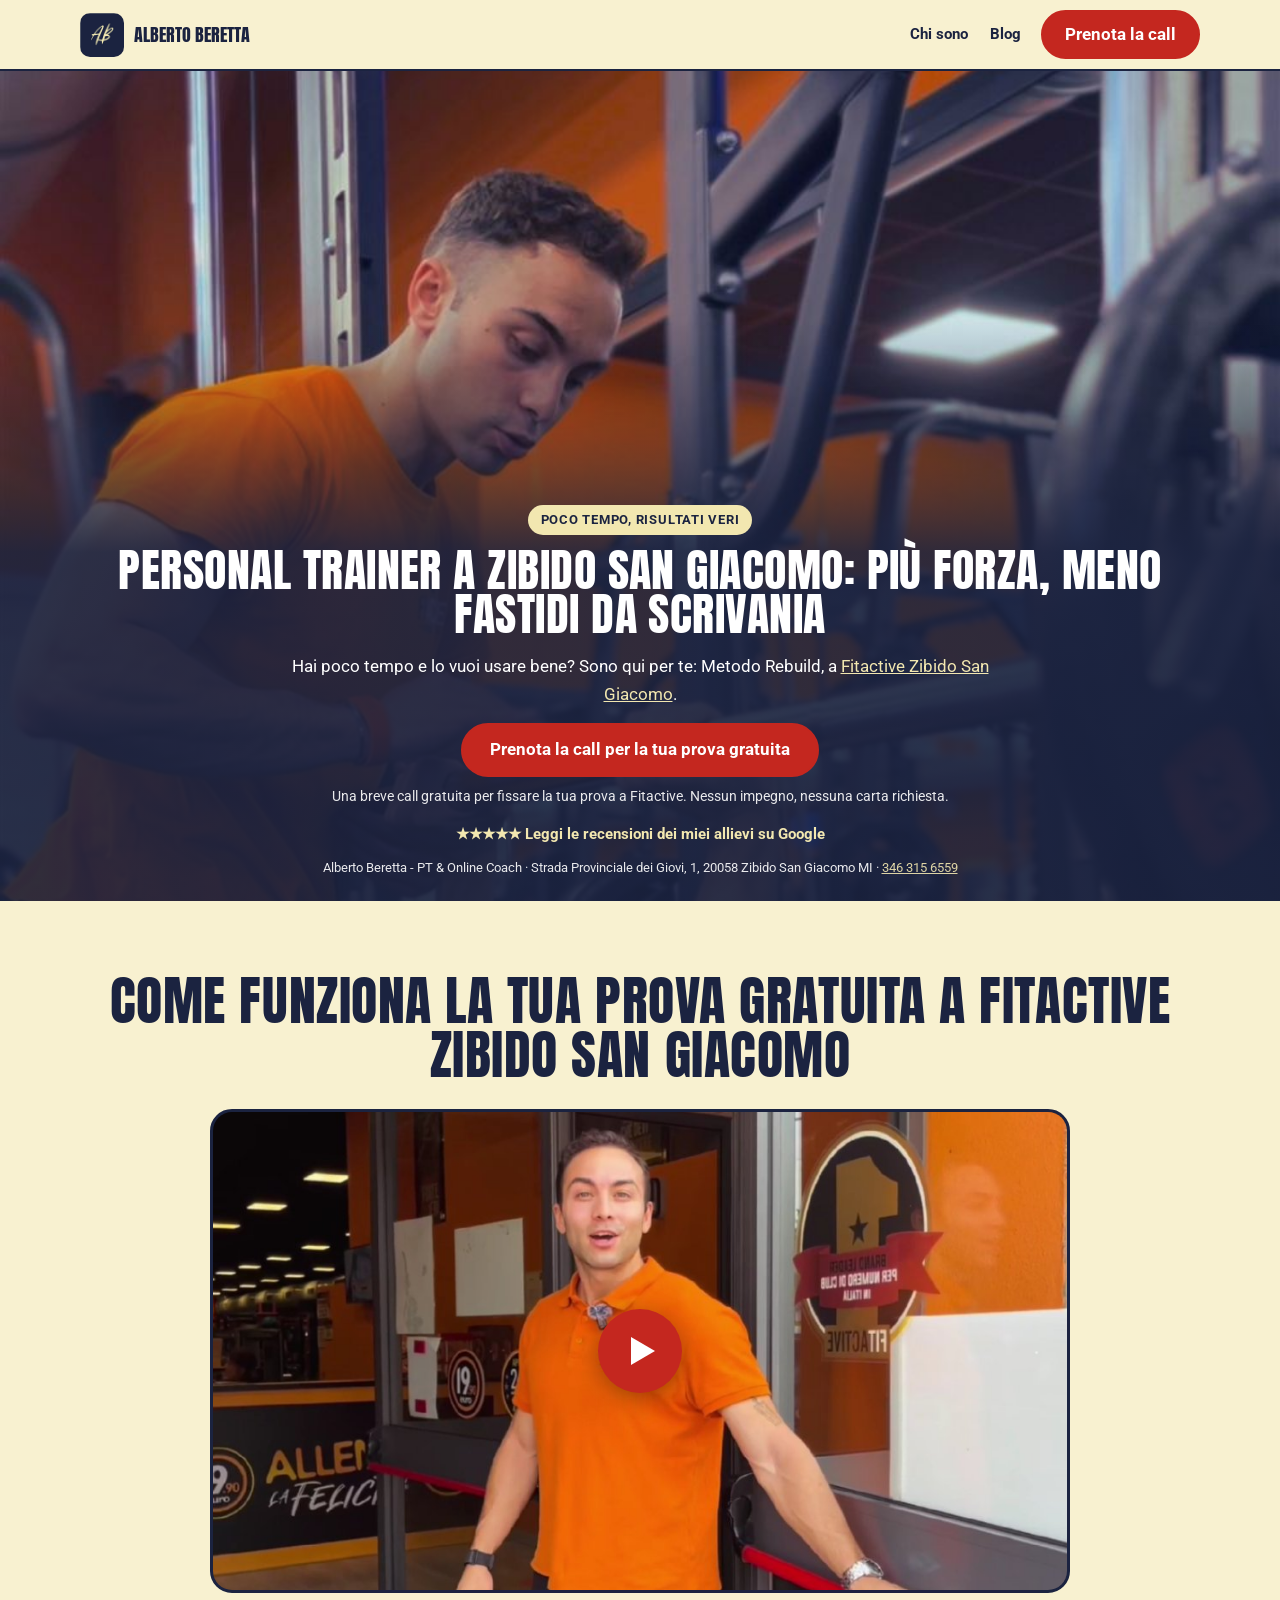
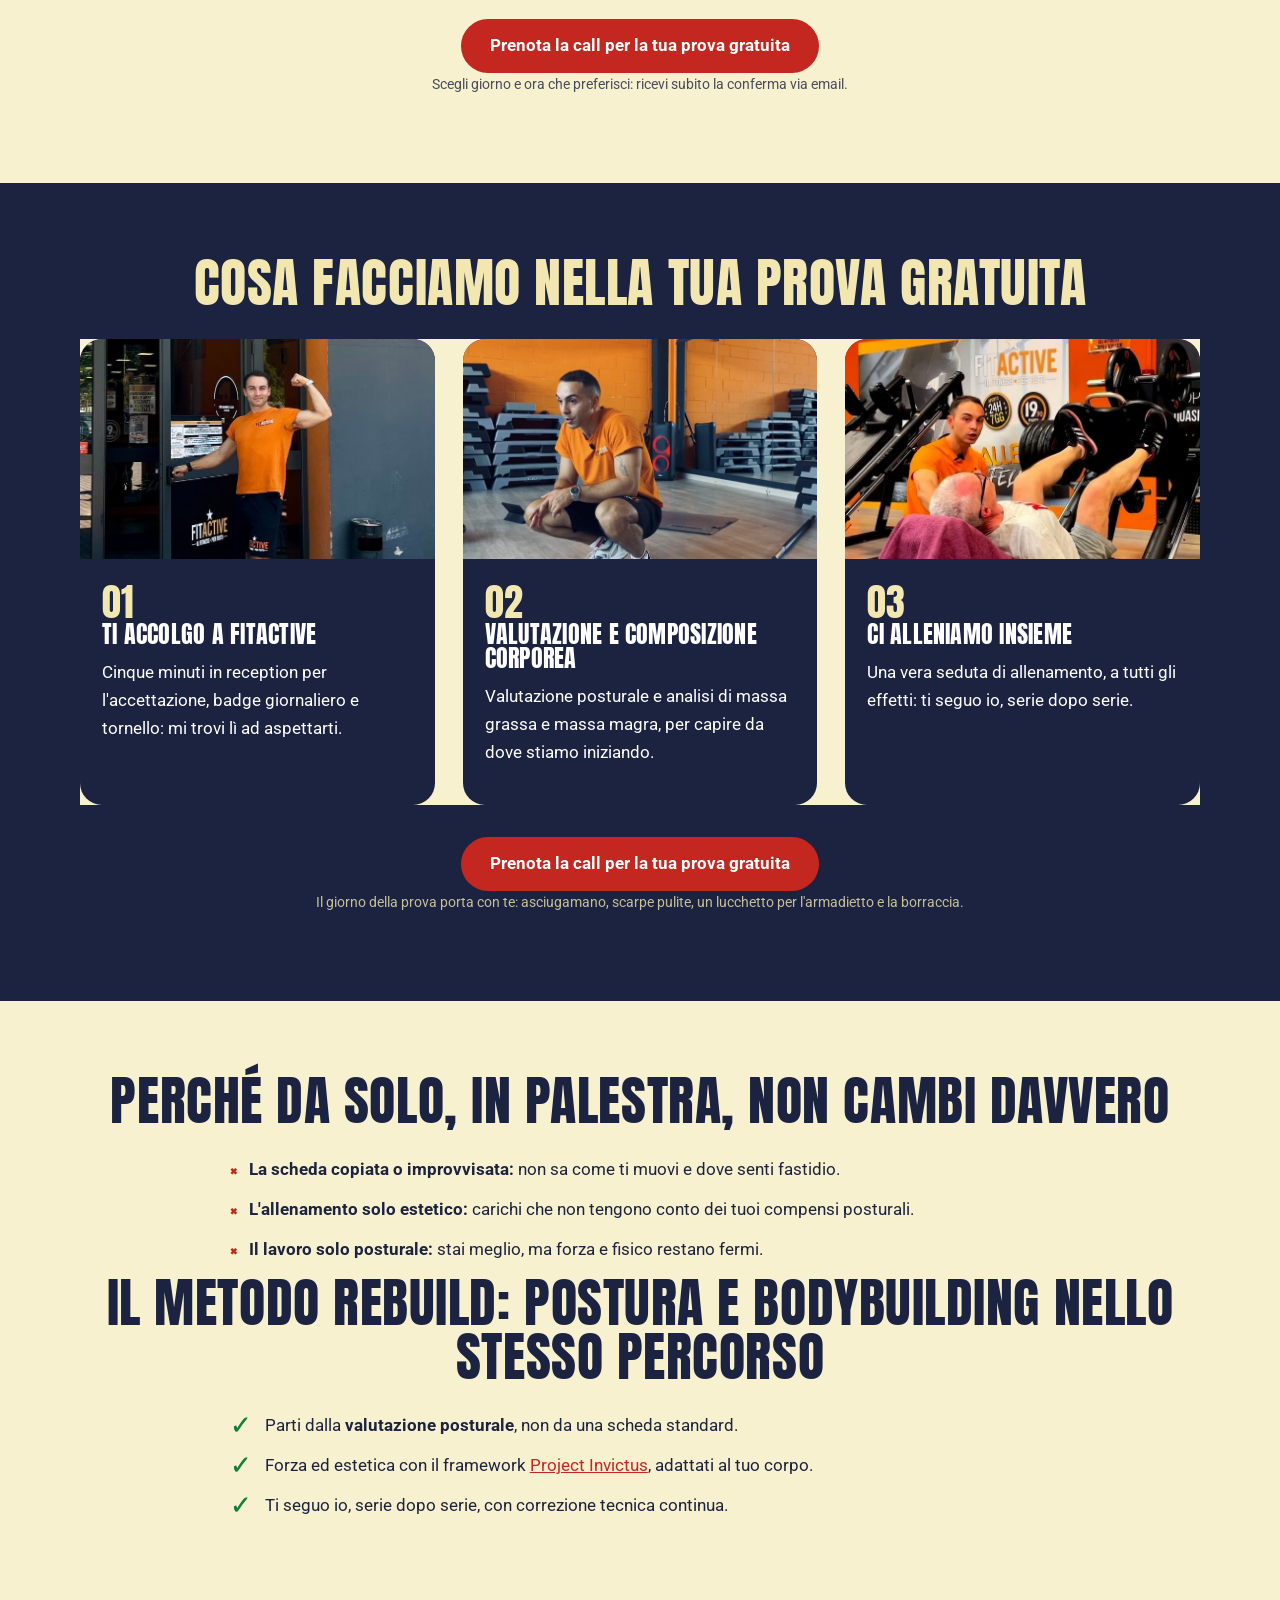
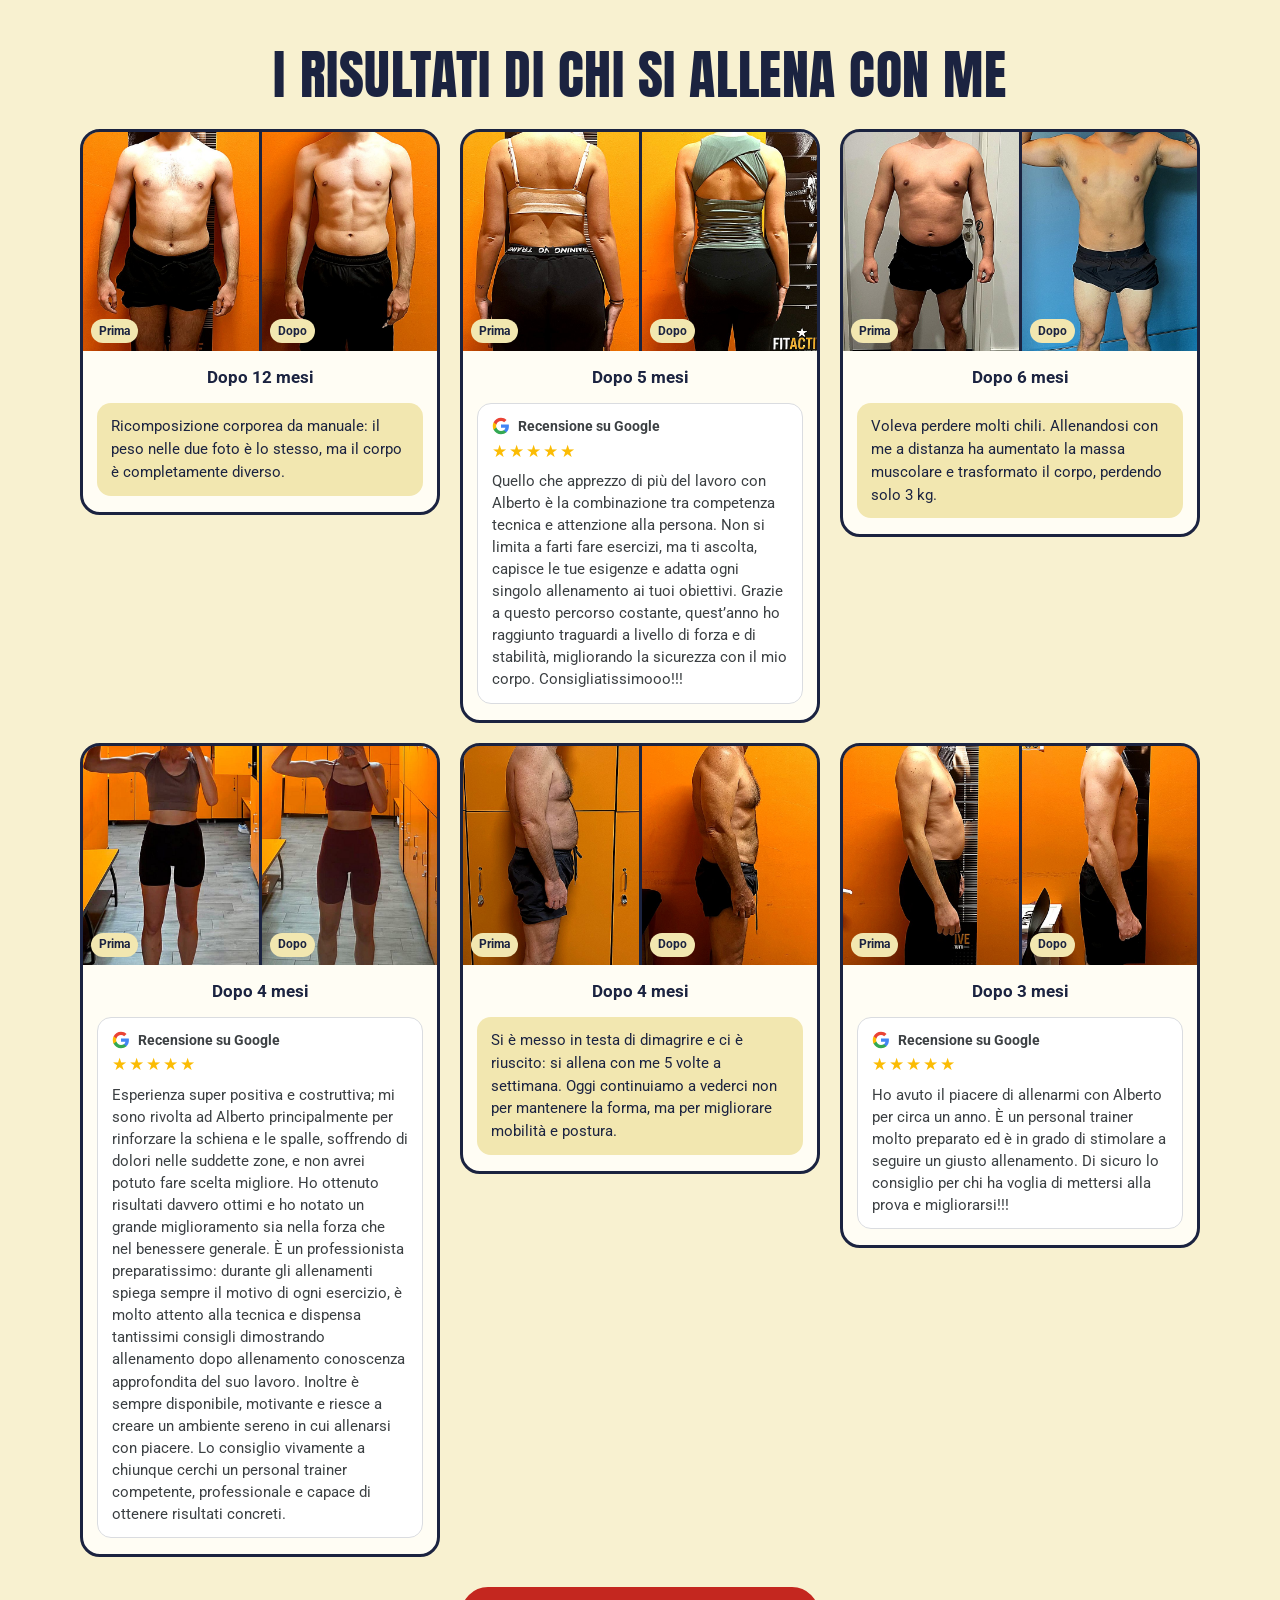
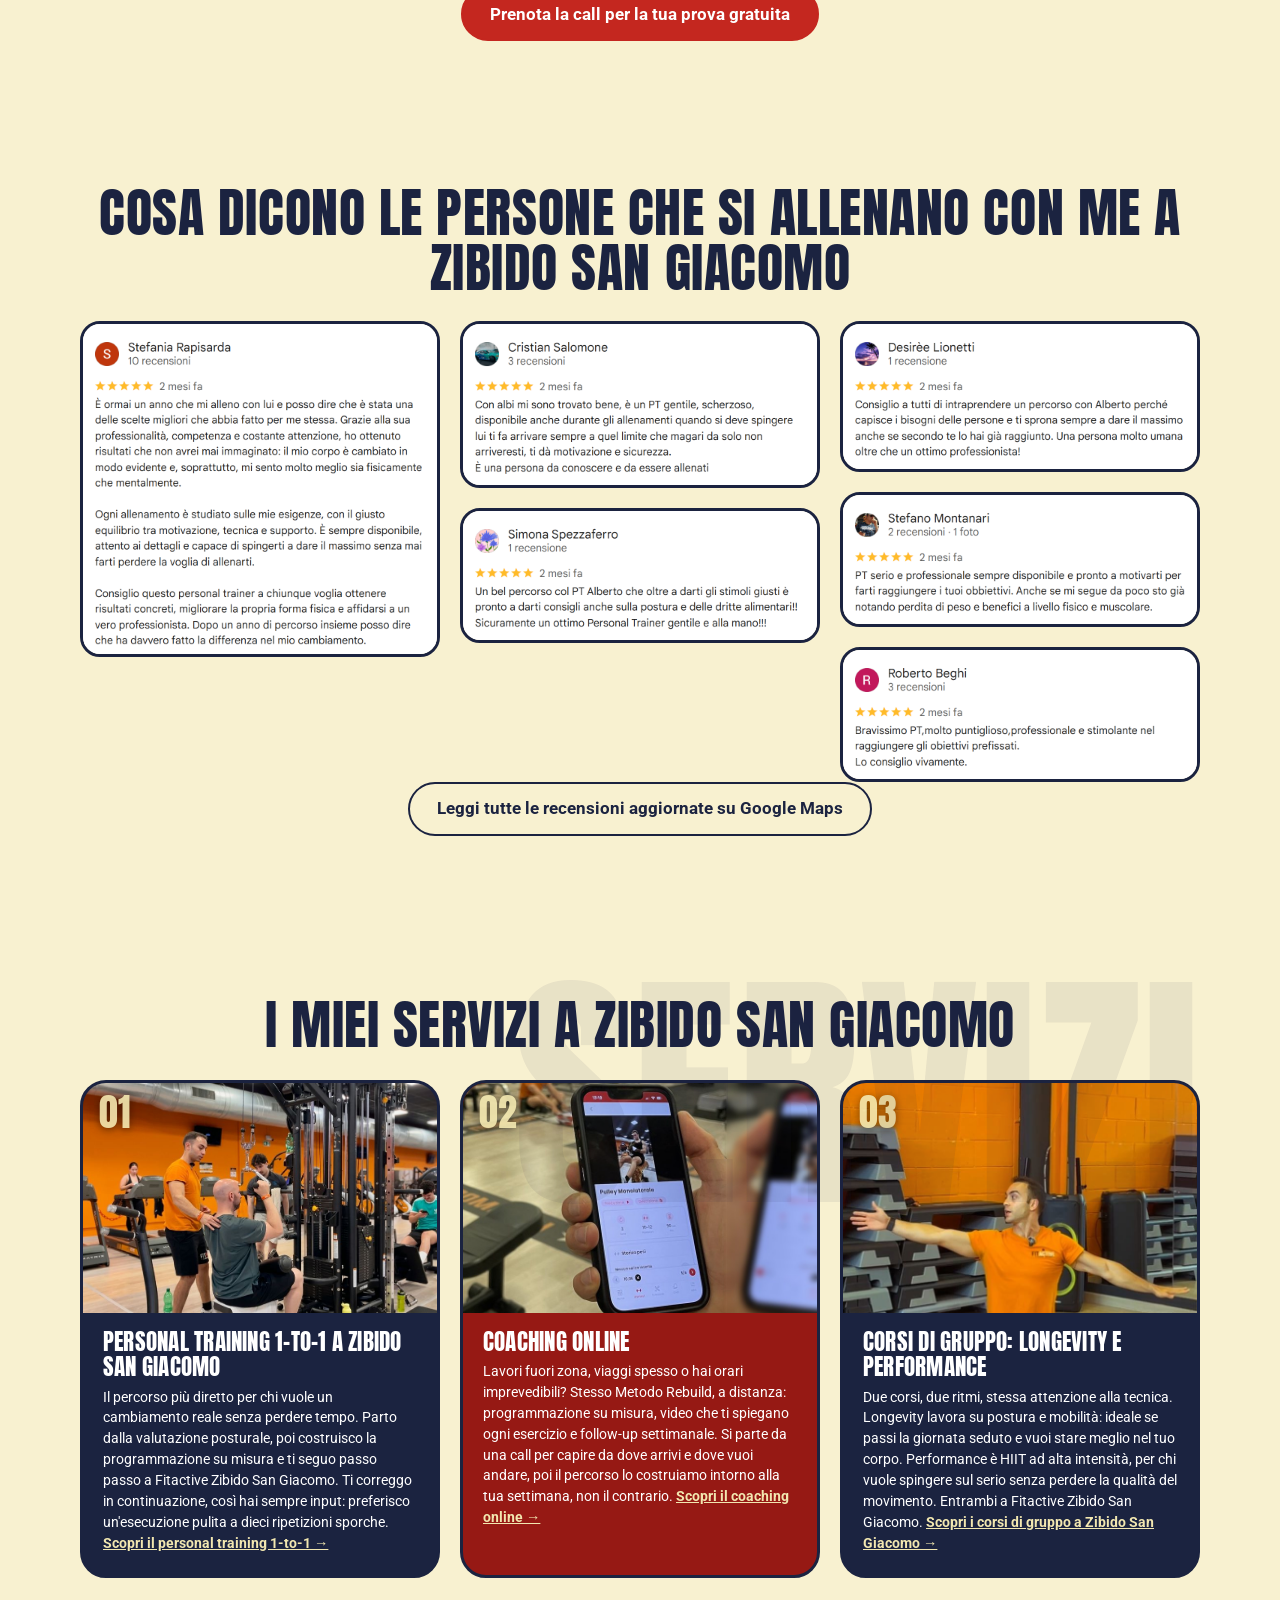
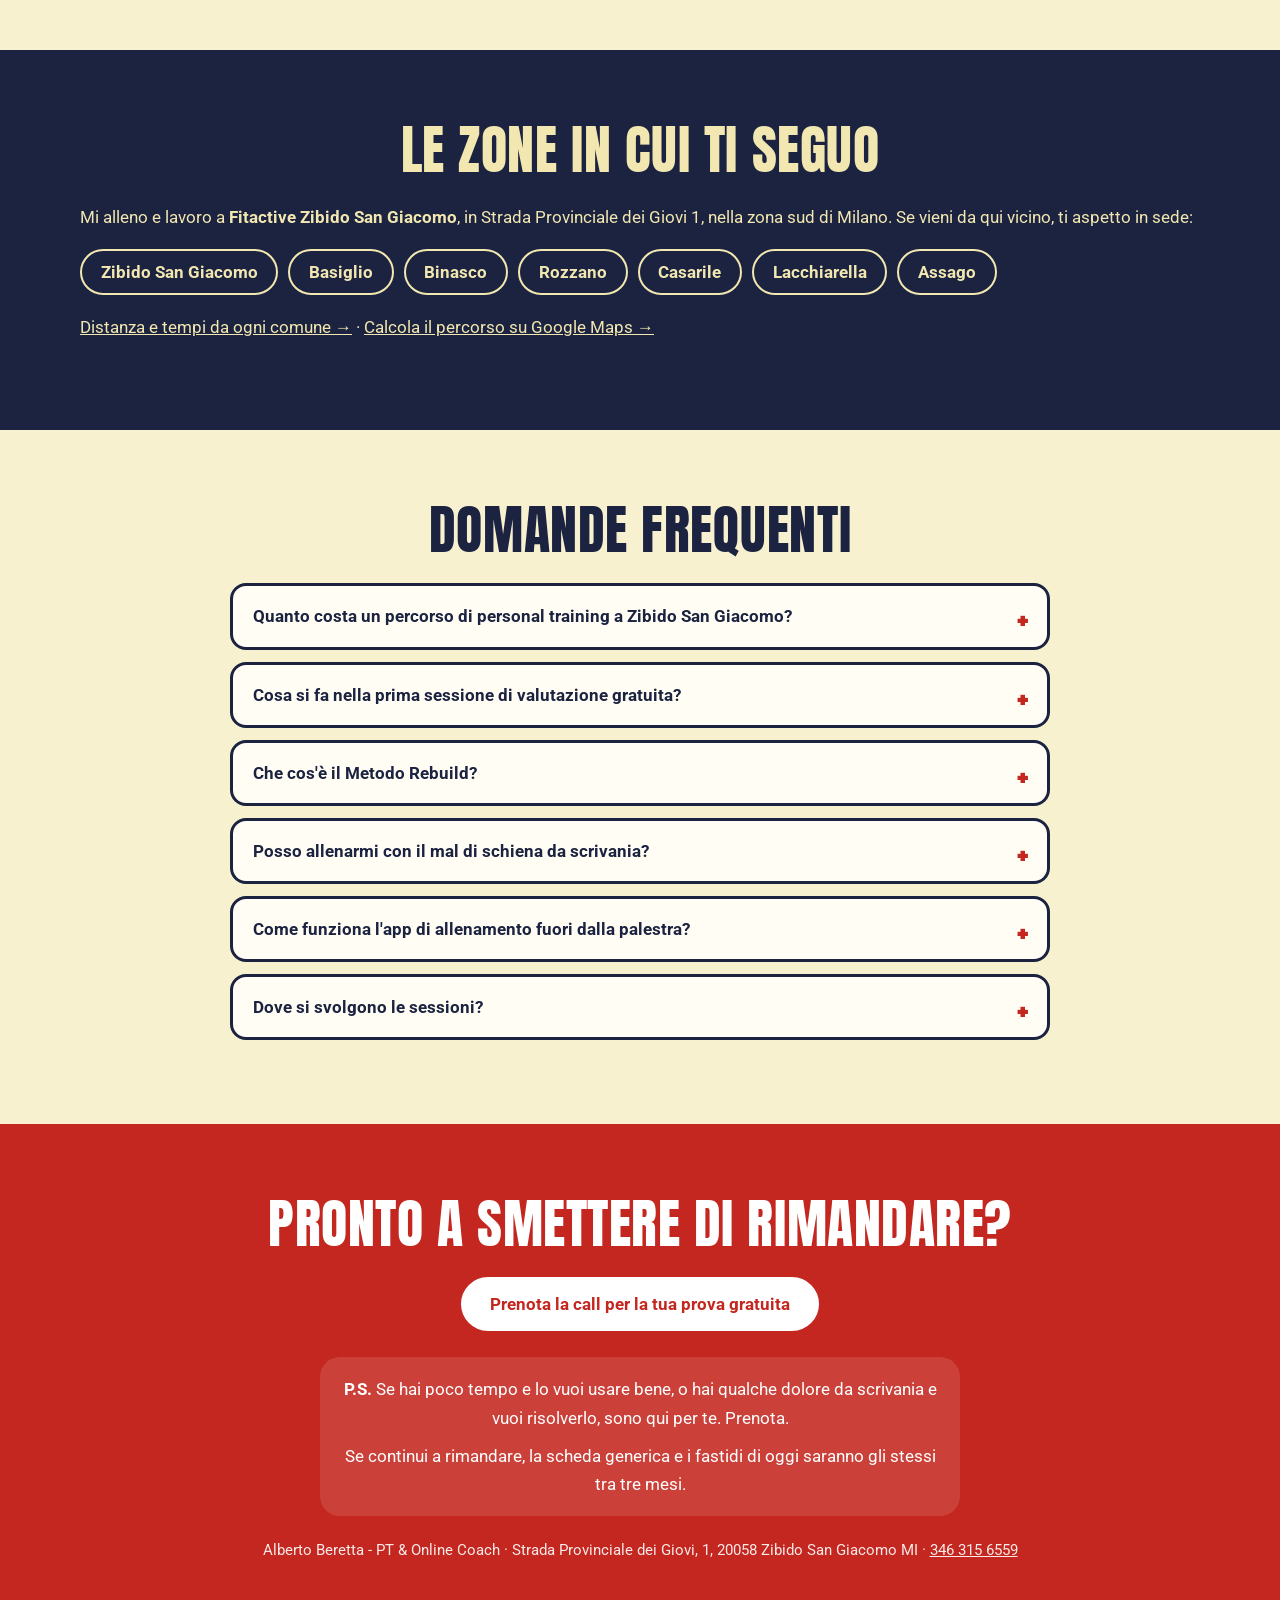
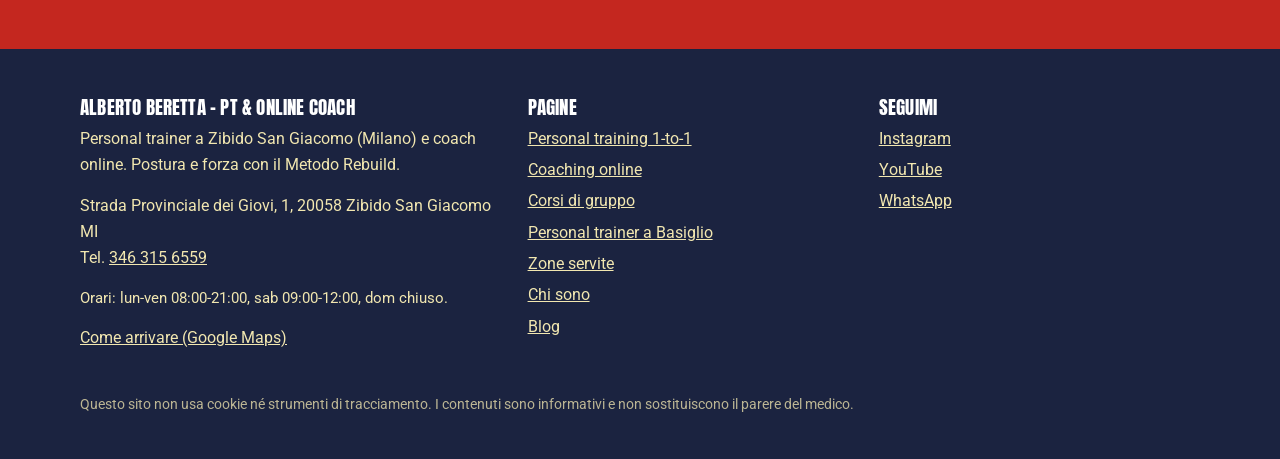
==== commit 475804ac: "Add files via upload" ====
--- a/index.html
+++ b/index.html
@@ -20,7 +20,7 @@
 <link rel="preload" href="/fonts/anton-400.woff2" as="font" type="font/woff2" crossorigin>
 <link rel="preload" href="/fonts/roboto-400.woff2" as="font" type="font/woff2" crossorigin>
 <link rel="preload" href="/fonts/roboto-700.woff2" as="font" type="font/woff2" crossorigin>
-<link rel="stylesheet" href="/css/style.css">
+<link rel="stylesheet" href="/css/style.css?v=20261008b">
 <script type="application/ld+json">{"@context":"https://schema.org","@type":"ProfessionalService","name":"Alberto Beretta - PT & Online Coach","description":"Personal trainer a Zibido San Giacomo e coach online: postura e forza con il Metodo Rebuild.","url":"https://albertoberettapt-beep.github.io/","telephone":"+39 346 315 6559","openingHoursSpecification":[{"@type":"OpeningHoursSpecification","dayOfWeek":["Monday","Tuesday","Wednesday","Thursday","Friday"],"opens":"08:00","closes":"21:00"},{"@type":"OpeningHoursSpecification","dayOfWeek":"Saturday","opens":"09:00","closes":"12:00"}],"image":"https://albertoberettapt-beep.github.io/img/og.jpg","address":{"@type":"PostalAddress","streetAddress":"Strada Provinciale dei Giovi, 1","postalCode":"20058","addressLocality":"Zibido San Giacomo","addressRegion":"MI","addressCountry":"IT"},"areaServed":["Zibido San Giacomo","Basiglio","Binasco","Rozzano","Casarile","Lacchiarella","Assago"],"sameAs":["https://www.instagram.com/alberto.beretta.pt/","https://www.youtube.com/@AlbertoBerettaPT"]}</script>
 <script type="application/ld+json">{"@context":"https://schema.org","@type":"FAQPage","mainEntity":[{"@type":"Question","name":"Quanto costa un percorso di personal training a Zibido San Giacomo?","acceptedAnswer":{"@type":"Answer","text":"Dipende dalla durata del percorso (mensile, trimestrale o semestrale) e da quante volte a settimana ti alleni. Si parte sempre dalla valutazione posturale gratuita: prenotala qui e ti spiego i dettagli."}},{"@type":"Question","name":"Cosa si fa nella prima sessione di valutazione gratuita?","acceptedAnswer":{"@type":"Answer","text":"Un\u0027analisi della composizione corporea (BIA), un check posturale e un test dei pattern di movimento. Serve a costruire un programma su misura prima di iniziare ad allenarti."}},{"@type":"Question","name":"Che cos\u0027è il Metodo Rebuild?","acceptedAnswer":{"@type":"Answer","text":"È il mio modo di lavorare: forza ed estetica unite al riequilibrio posturale. Prima guardo come ti muovi, poi costruisco la programmazione sul tuo tempo, con correzione tecnica continua in ogni sessione."}},{"@type":"Question","name":"Posso allenarmi con il mal di schiena da scrivania?","acceptedAnswer":{"@type":"Answer","text":"Spesso sì: parto dalla valutazione per capire mobilità e compensi e scelgo esercizi e carichi adatti. Non sostituisco il medico: se hai dolore acuto o una patologia, ne parliamo prima con lui."}},{"@type":"Question","name":"Come funziona l\u0027app di allenamento fuori dalla palestra?","acceptedAnswer":{"@type":"Answer","text":"Ricevi la programmazione su un\u0027app dedicata, con video che spiegano ogni esercizio, e hai accesso al mio archivio video privato. Con il coaching online c\u0027è anche un follow-up settimanale."}},{"@type":"Question","name":"Dove si svolgono le sessioni?","acceptedAnswer":{"@type":"Answer","text":"In sede, a Fitactive Zibido San Giacomo (Strada Provinciale dei Giovi 1). Se sei fuori zona o hai orari imprevedibili, ti seguo online."}}]}</script>
 </head>
--- a/css/style.css
+++ b/css/style.css
@@ -257,3 +257,4 @@
 .steps.top .step img.bg[src*="valutazione-posturale"]{object-position:30% 30%!important}
 .steps.top .step img.bg[src*="leg-press"]{object-position:42% 52%!important}
 .steps.top .step>*:not(img){position:relative;z-index:1}
+.steps.top .step,.steps.top.on-light .step{border:0}
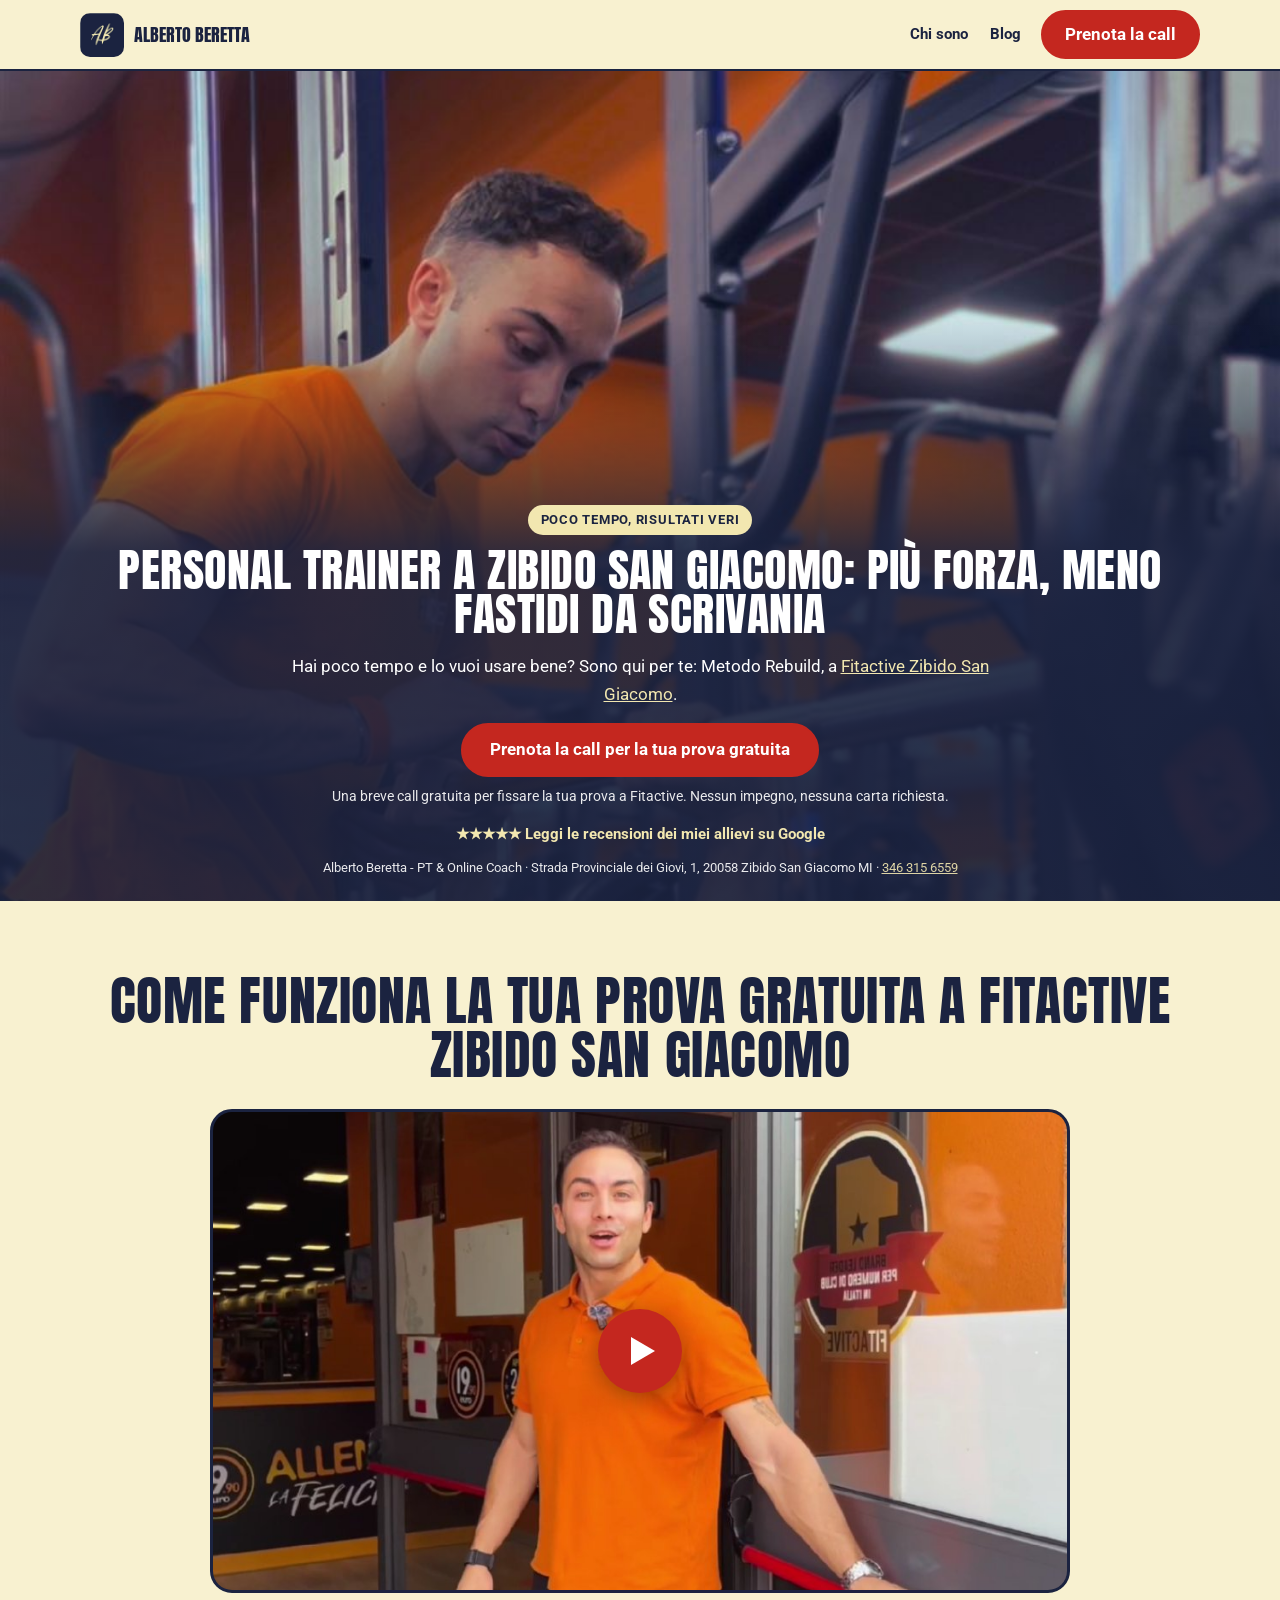
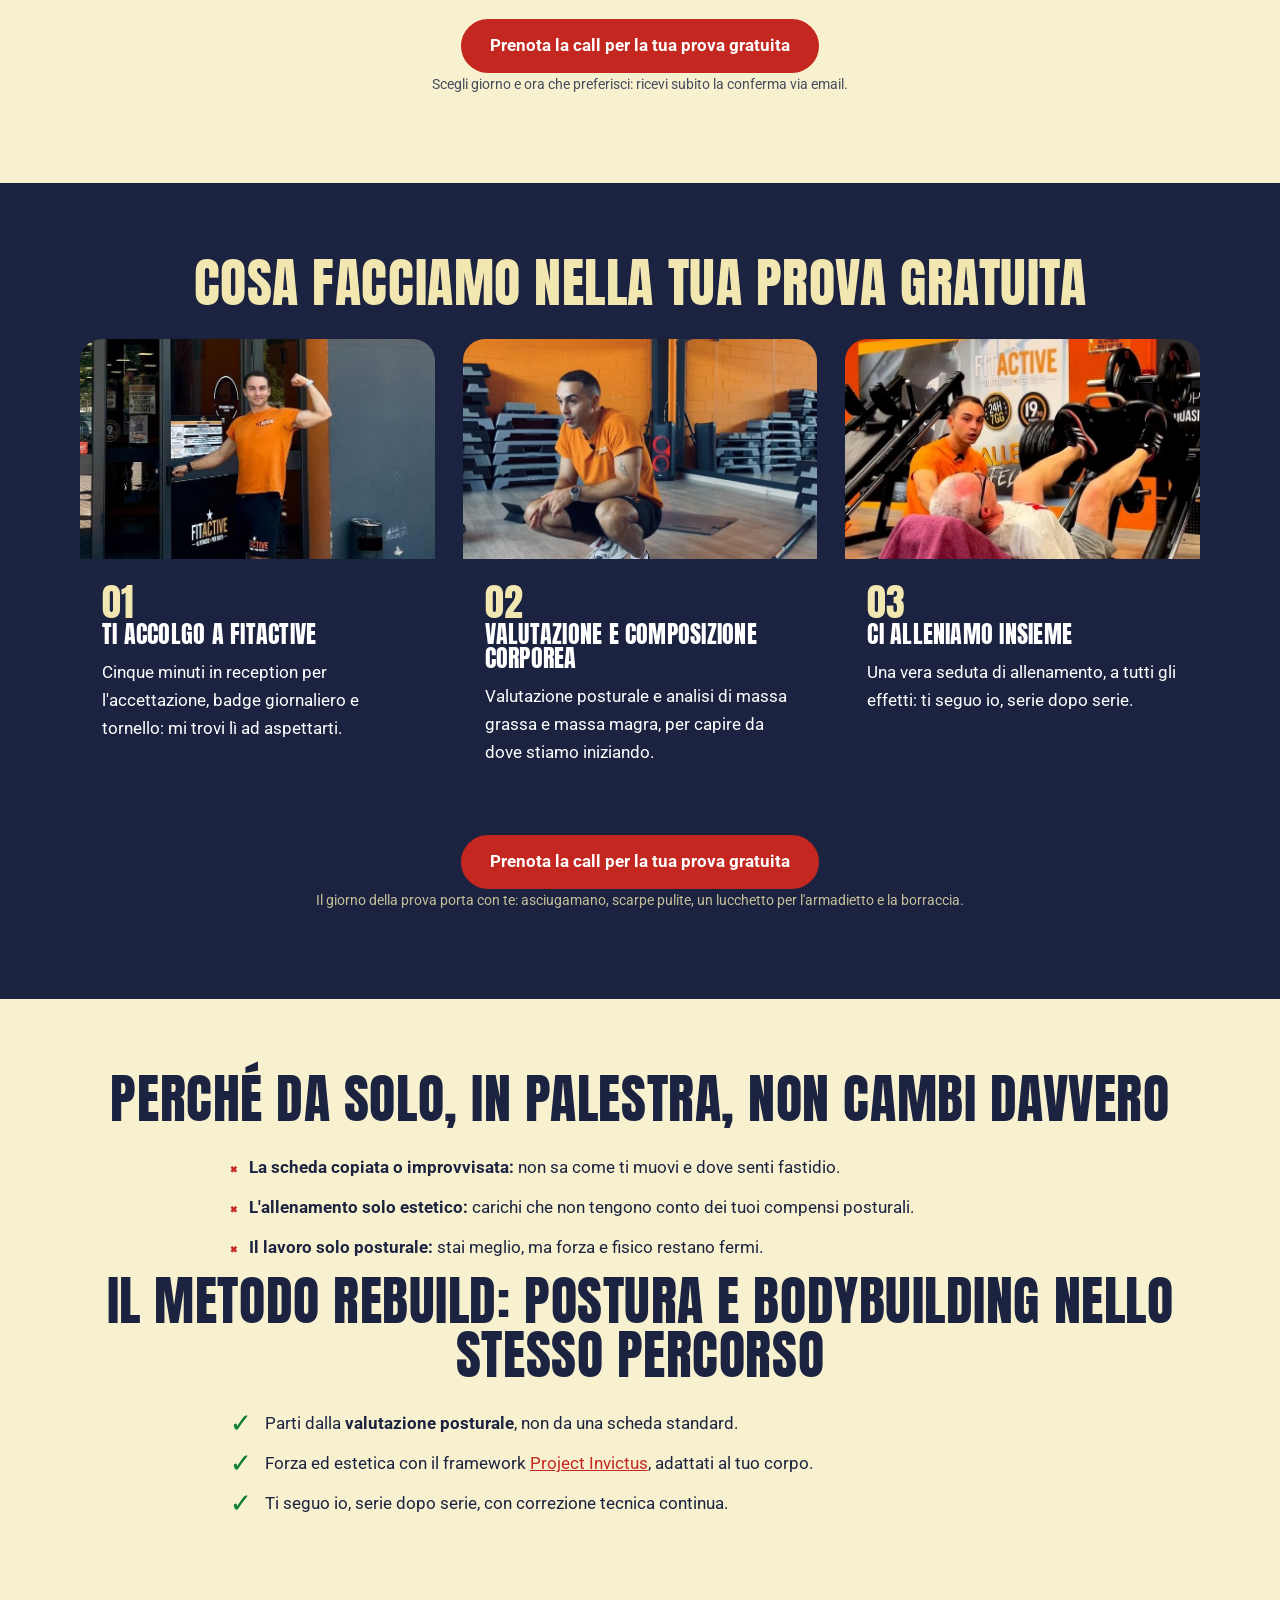
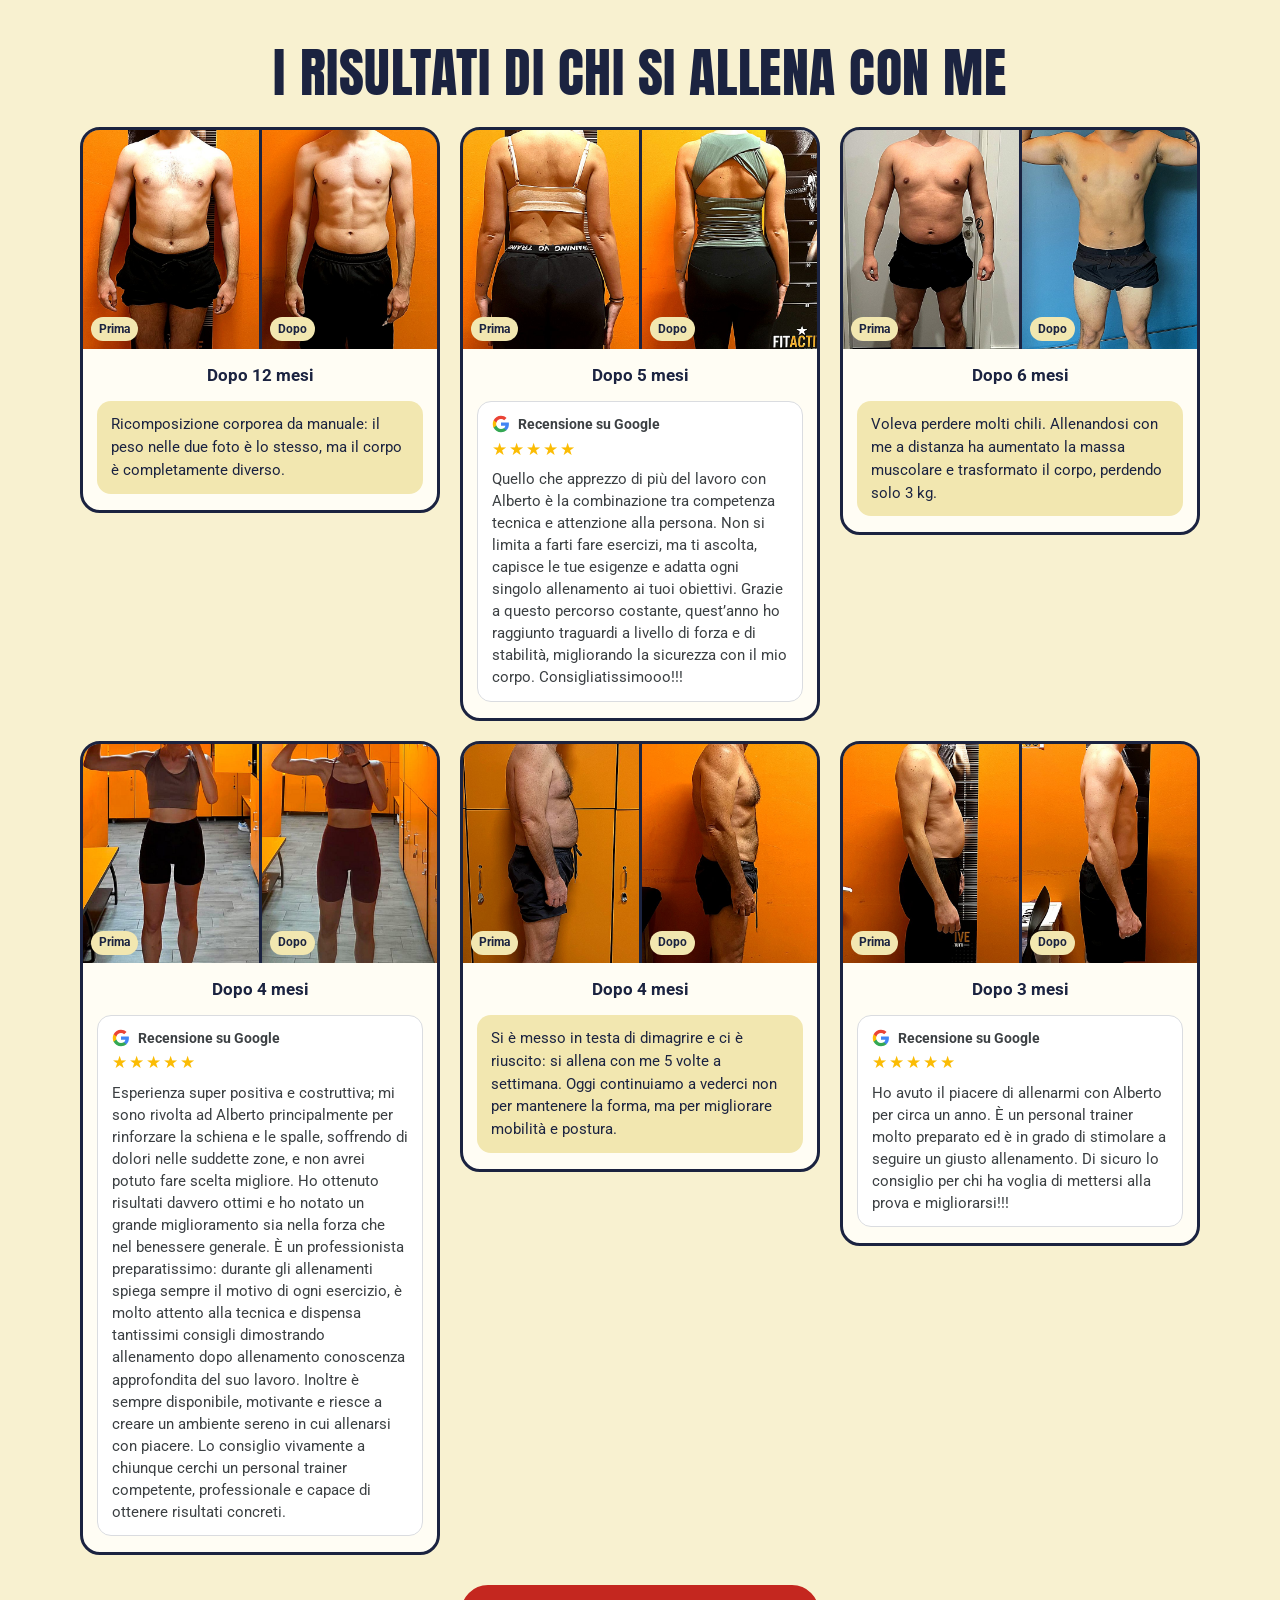
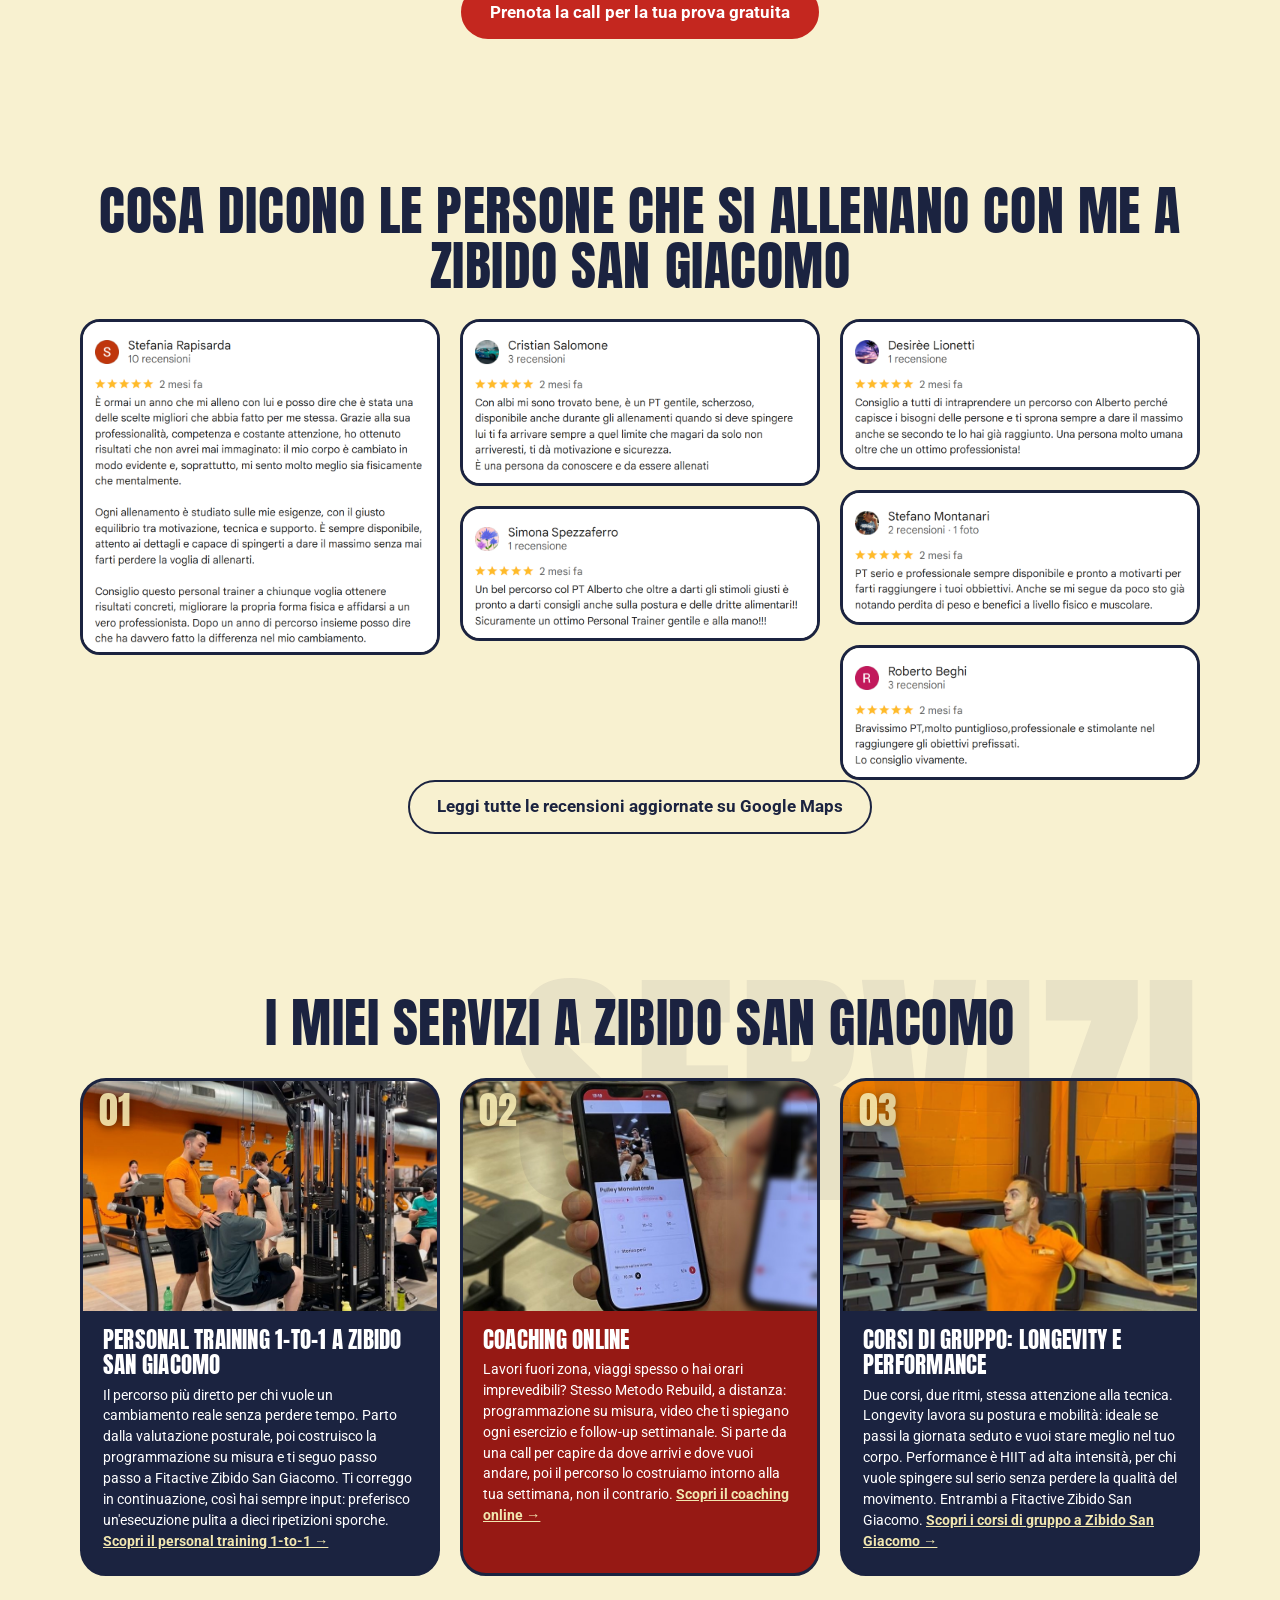
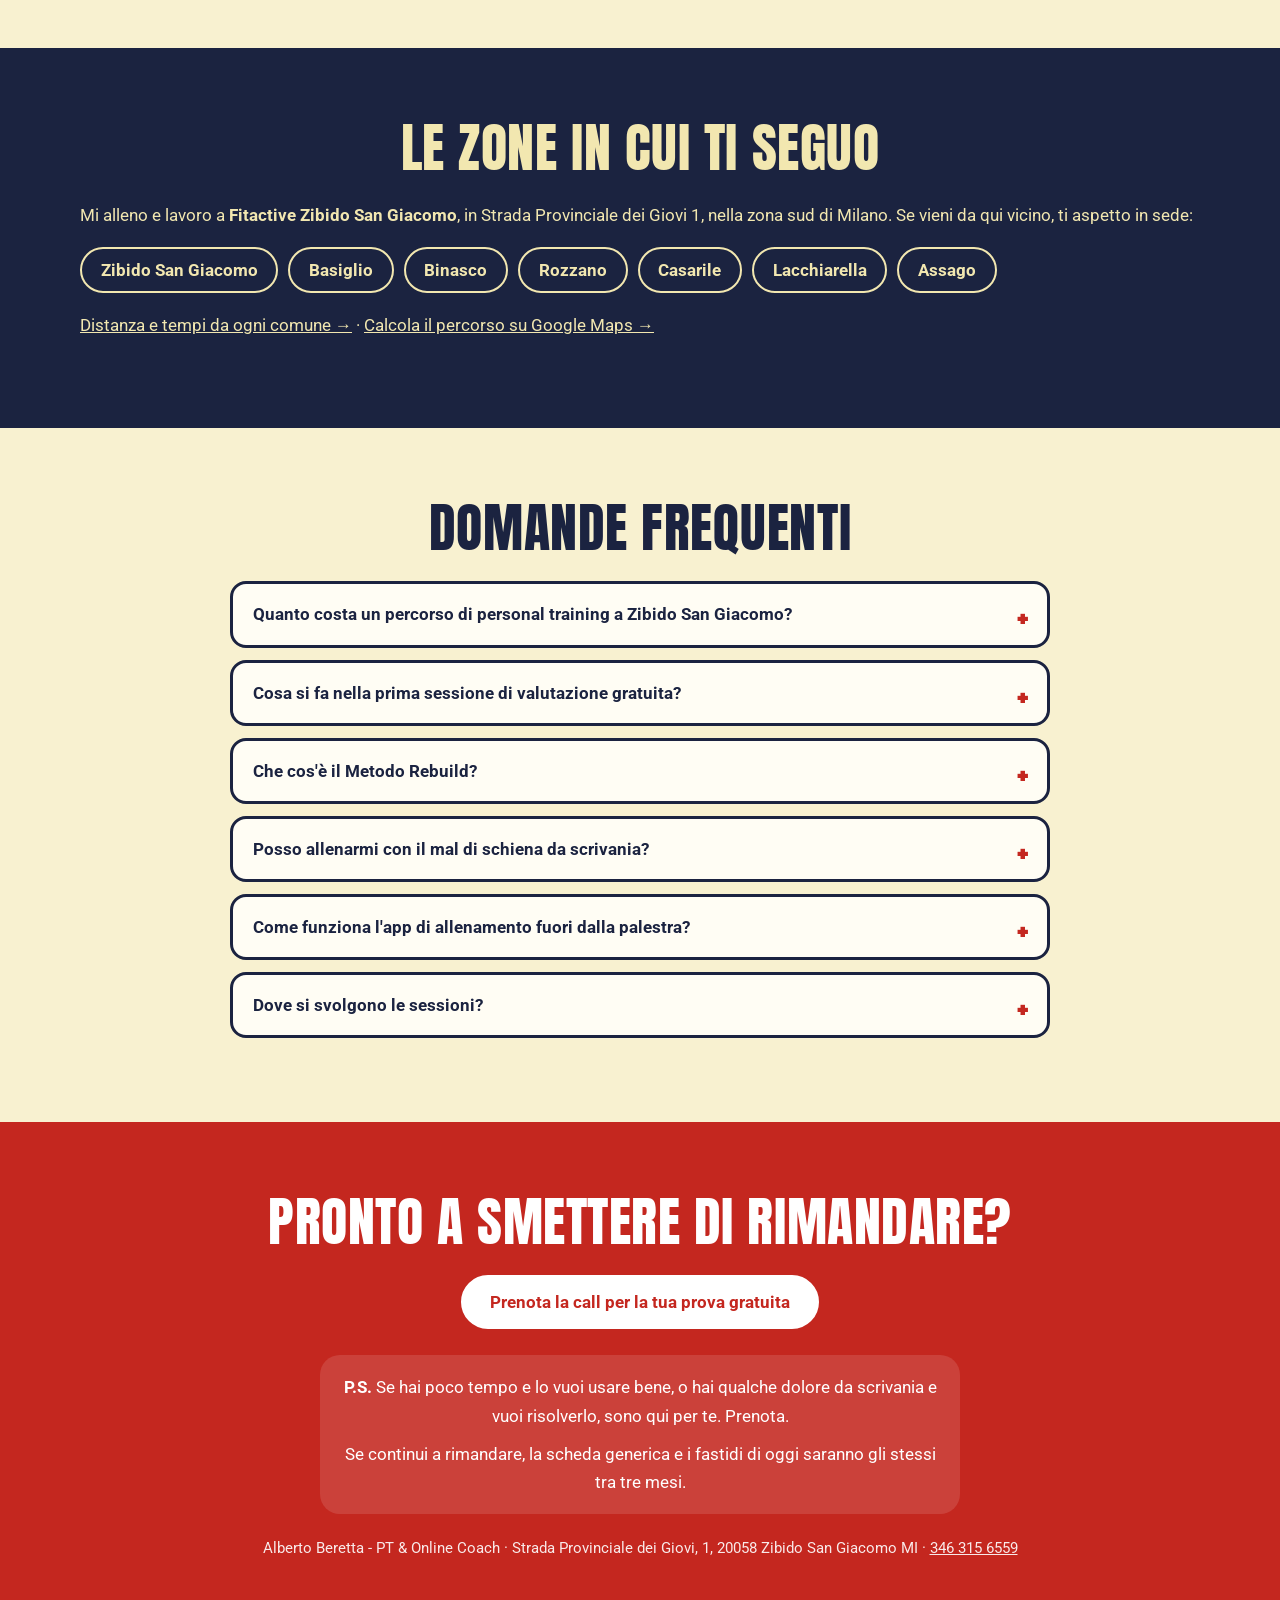
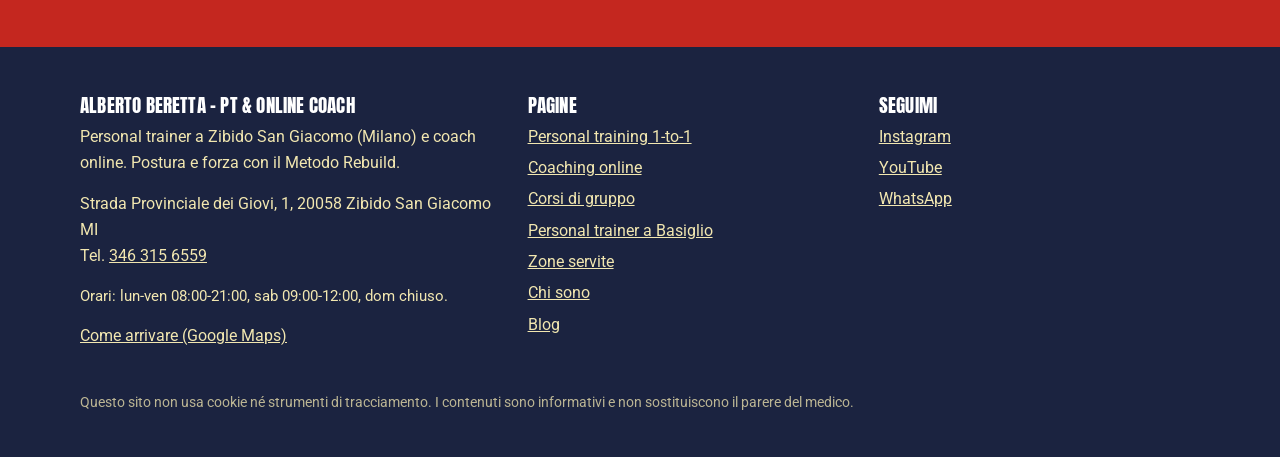
==== commit a3d3b7a5: "Add files via upload" ====
--- a/index.html
+++ b/index.html
@@ -60,7 +60,7 @@
 
 <section class="band"><div class="wrap">
 <h2>Cosa facciamo nella tua prova gratuita</h2>
-<div class="steps top">
+<div class="steps fotoalto">
 <div class="step"><img class="bg" src="/img/fitactive-zibido-san-giacomo-ingresso.jpg" alt="Alberto Beretta ti aspetta all'ingresso di Fitactive Zibido San Giacomo" width="742" height="742" loading="lazy" style="object-position:50% 0"><b>01</b><h3>Ti accolgo a Fitactive</h3><p>Cinque minuti in reception per l'accettazione, badge giornaliero e tornello: mi trovi l&igrave; ad aspettarti.</p></div>
 <div class="step"><img class="bg" src="/img/valutazione-posturale-zibido-san-giacomo.jpg" alt="Alberto Beretta spiega la valutazione posturale gratuita a Fitactive Zibido San Giacomo" width="1000" height="462" loading="lazy" style="object-position:35% 50%"><b>02</b><h3>Valutazione e composizione corporea</h3><p>Valutazione posturale e analisi di massa grassa e massa magra, per capire da dove stiamo iniziando.</p></div>
 <div class="step"><img class="bg" src="/img/allenamento-leg-press-fitactive-zibido-san-giacomo.jpg" alt="Alberto Beretta segue un allievo alla leg press a Fitactive Zibido San Giacomo" width="720" height="720" loading="lazy" style="object-position:50% 70%"><b>03</b><h3>Ci alleniamo insieme</h3><p>Una vera seduta di allenamento, a tutti gli effetti: ti seguo io, serie dopo serie.</p></div>
--- a/css/style.css
+++ b/css/style.css
@@ -250,11 +250,11 @@
 @media(max-width:820px){.eb-d{display:none}}
 
 /* steps con foto in alto, ben visibile */
-.steps.top .step{min-height:0;justify-content:flex-start;padding:244px 22px 22px}
-.steps.top .step::before{display:none}
-.steps.top .step img.bg{position:absolute;top:0;left:0;width:100%;height:220px;object-fit:cover;z-index:0}
-.steps.top .step img.bg[src*="ingresso"]{object-position:50% 12%!important}
-.steps.top .step img.bg[src*="valutazione-posturale"]{object-position:30% 30%!important}
-.steps.top .step img.bg[src*="leg-press"]{object-position:42% 52%!important}
-.steps.top .step>*:not(img){position:relative;z-index:1}
-.steps.top .step,.steps.top.on-light .step{border:0}
+.steps.fotoalto .step{min-height:0;justify-content:flex-start;padding:244px 22px 22px}
+.steps.fotoalto .step::before{display:none}
+.steps.fotoalto .step img.bg{position:absolute;top:0;left:0;width:100%;height:220px;object-fit:cover;z-index:0}
+.steps.fotoalto .step img.bg[src*="ingresso"]{object-position:50% 12%!important}
+.steps.fotoalto .step img.bg[src*="valutazione-posturale"]{object-position:30% 30%!important}
+.steps.fotoalto .step img.bg[src*="leg-press"]{object-position:42% 52%!important}
+.steps.fotoalto .step>*:not(img){position:relative;z-index:1}
+.steps.fotoalto .step,.steps.fotoalto.on-light .step{border:0}
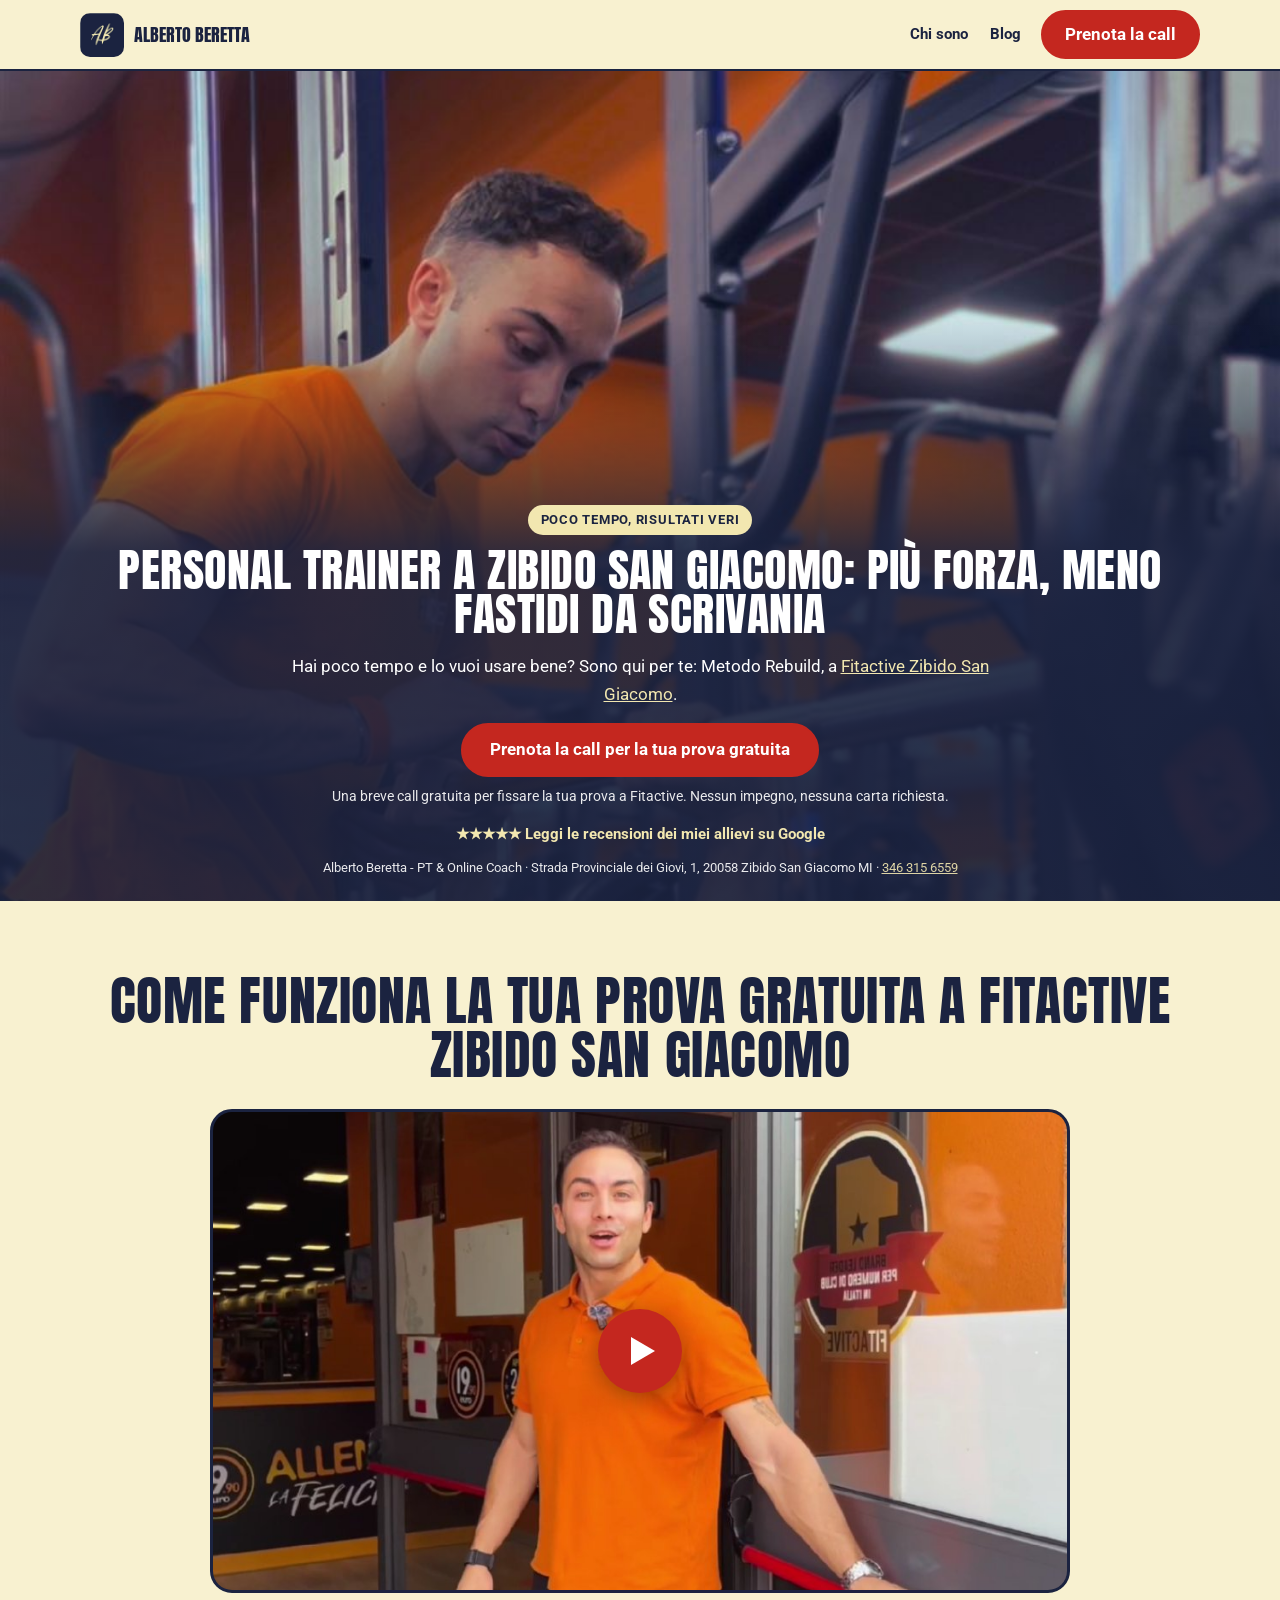
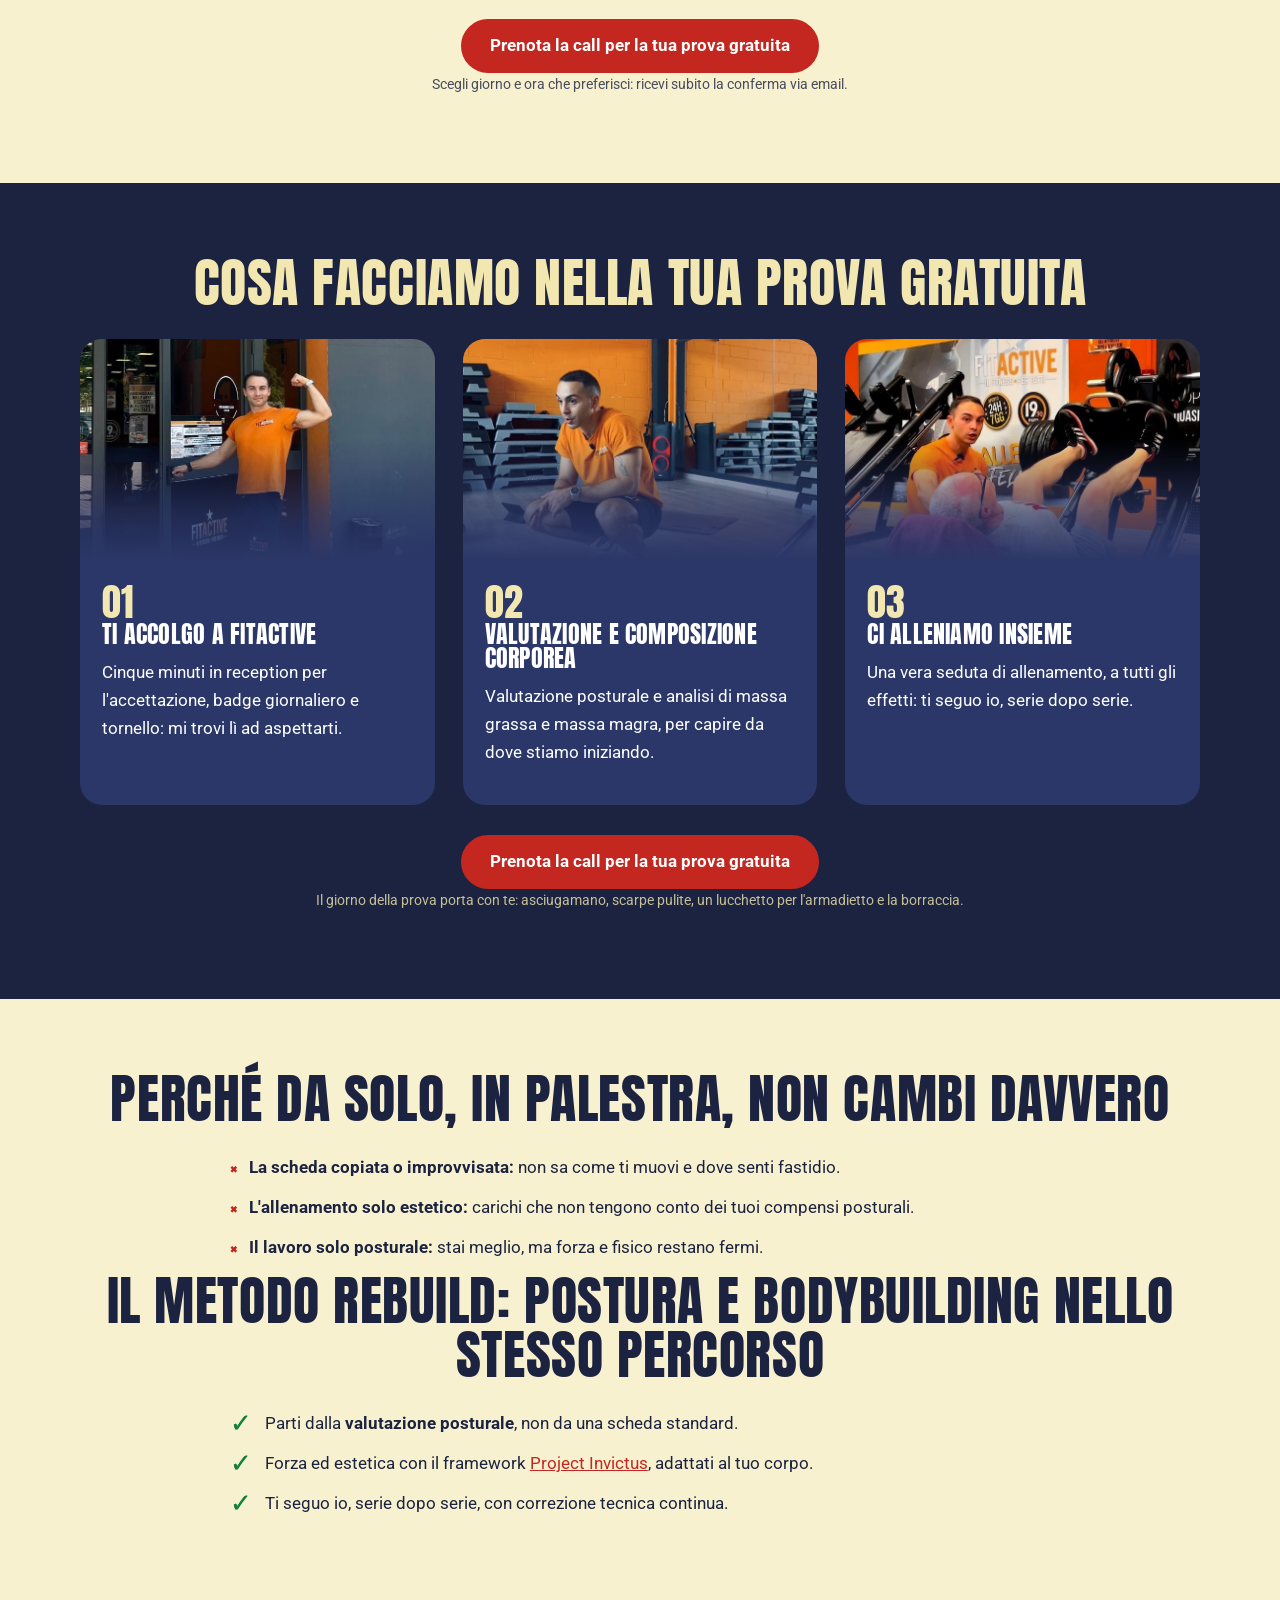
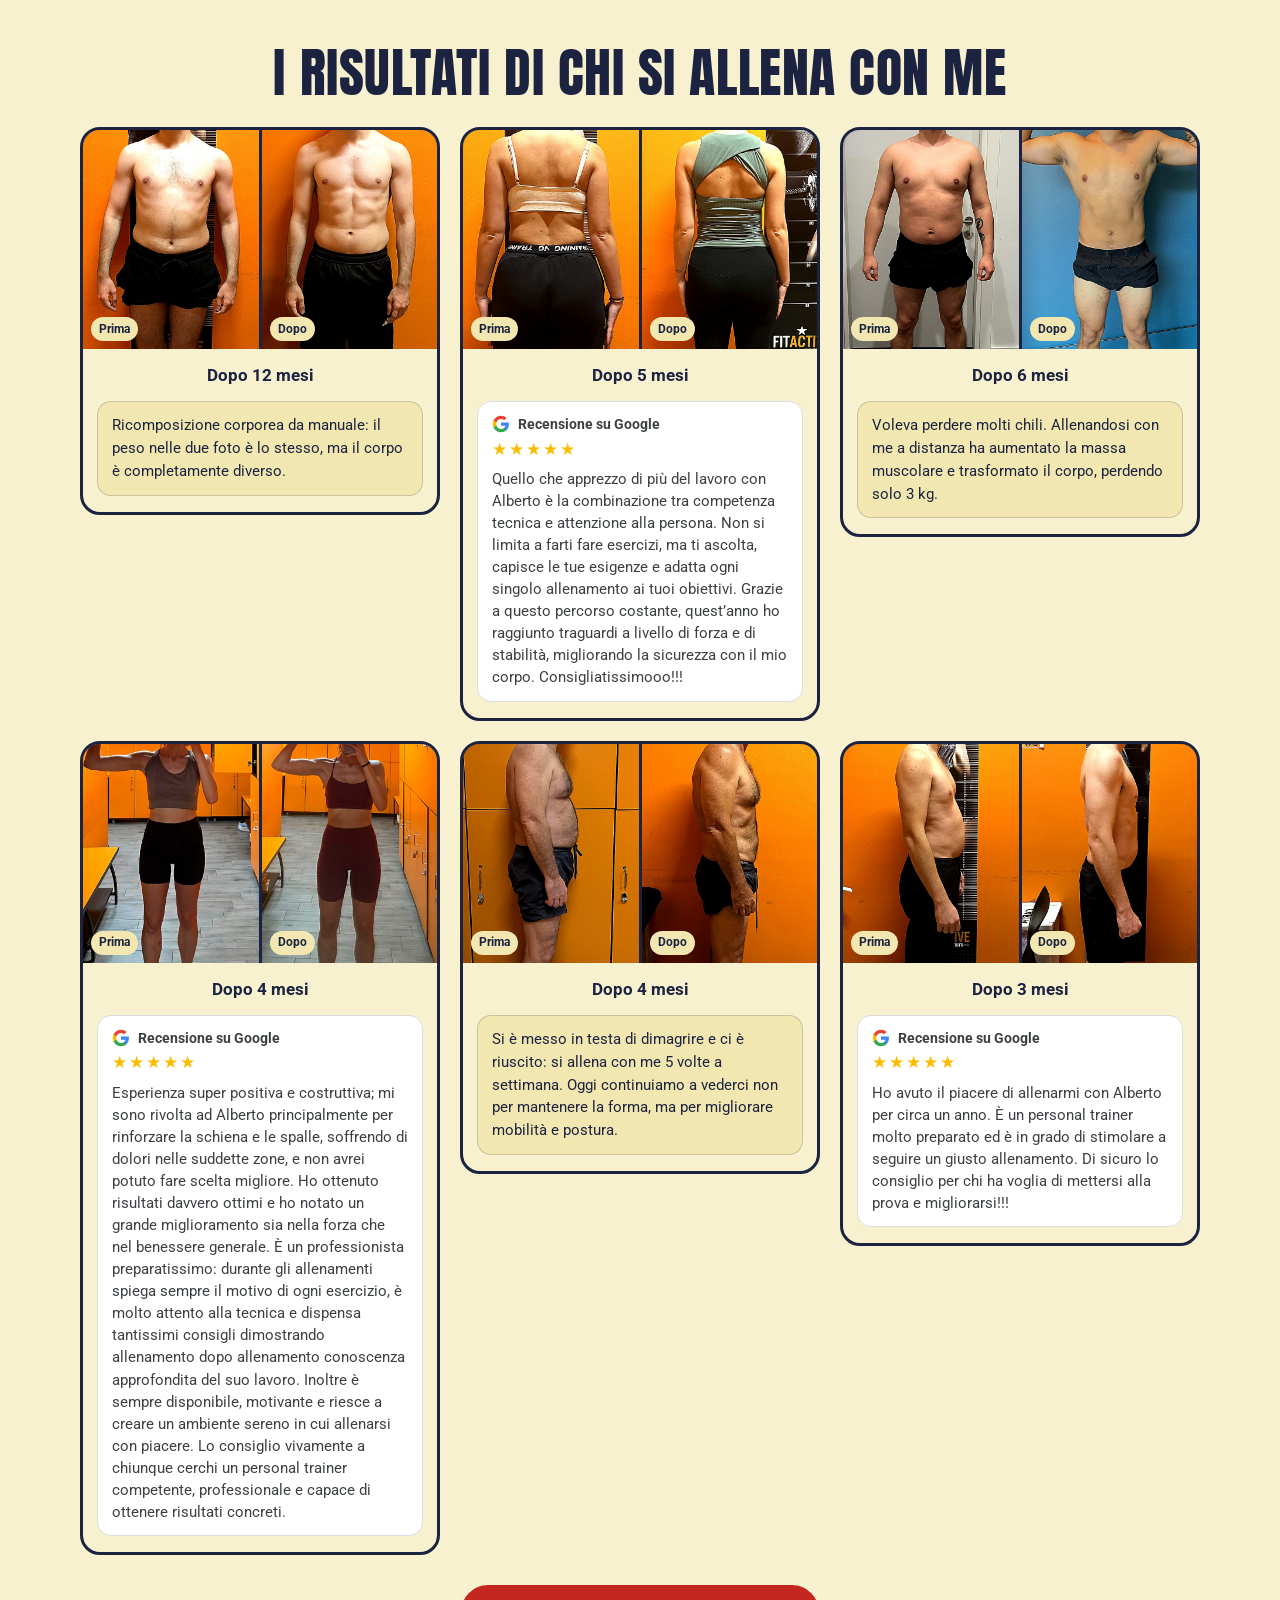
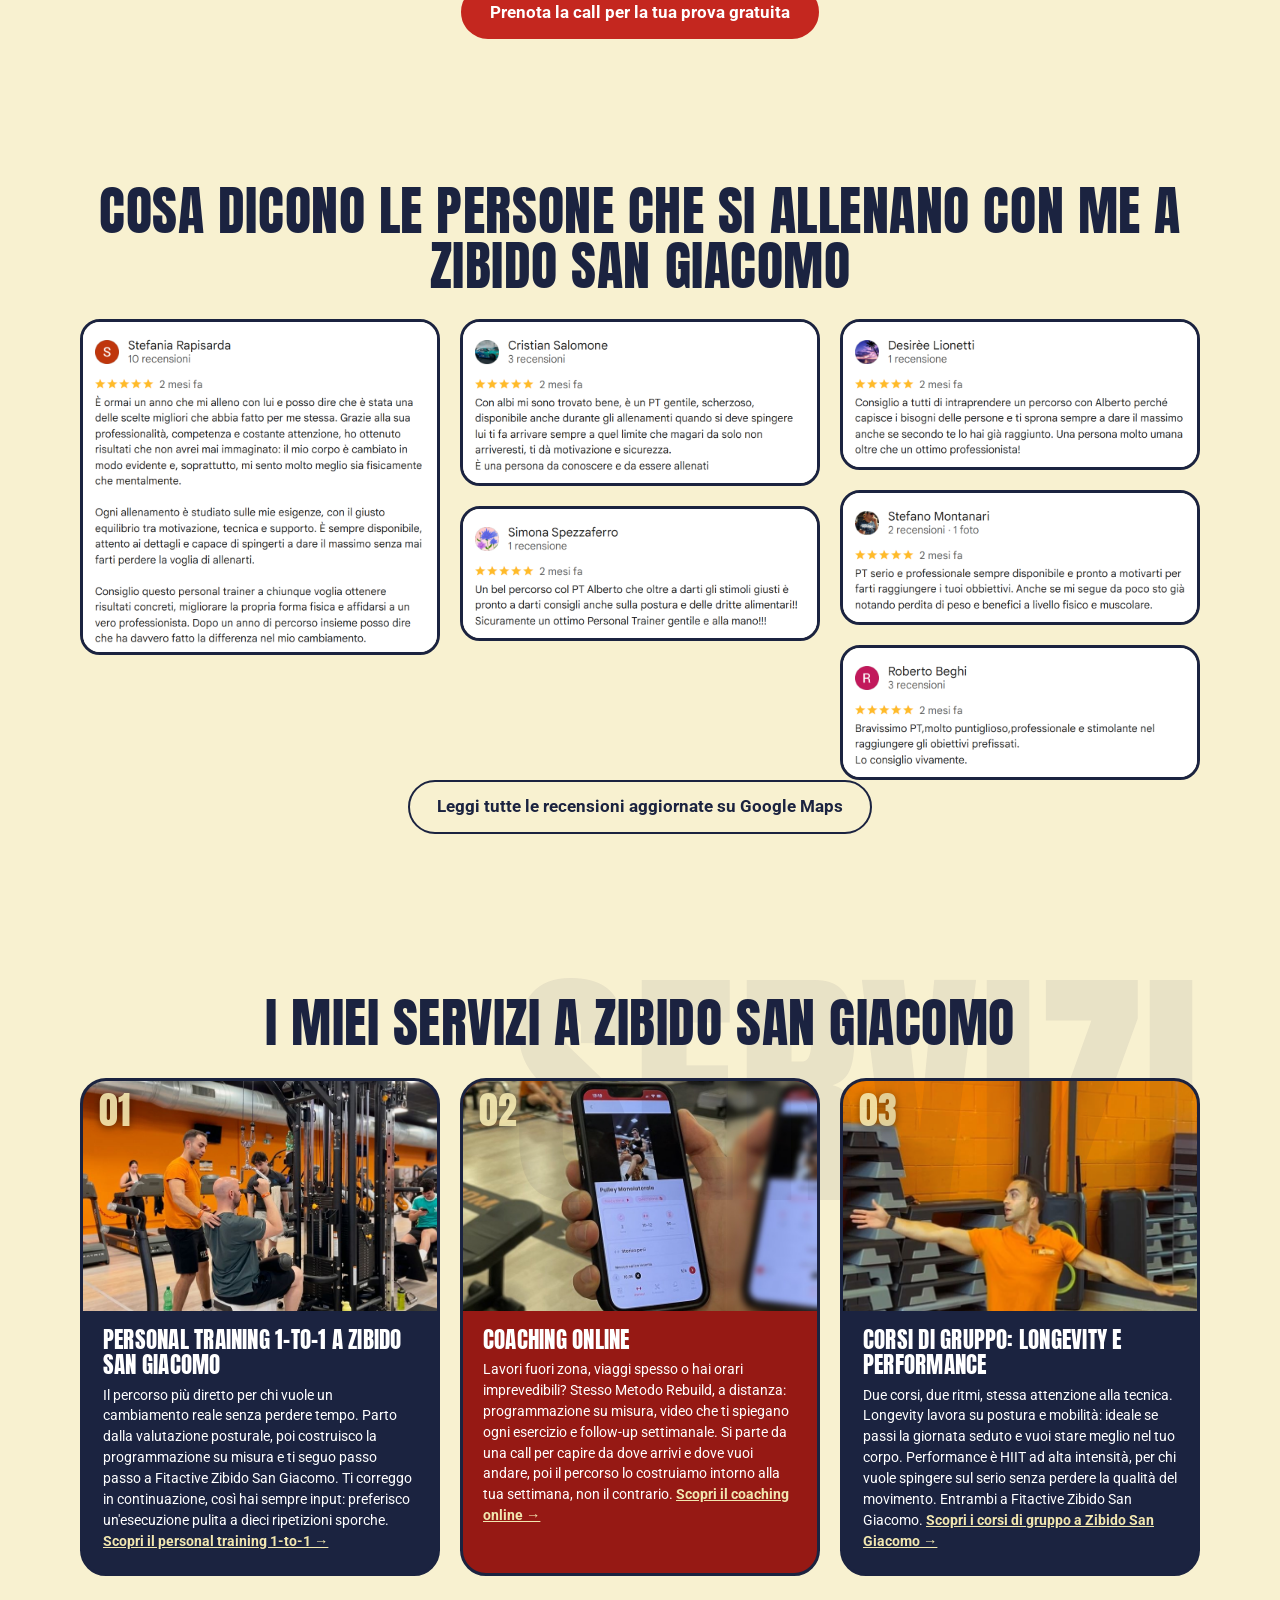
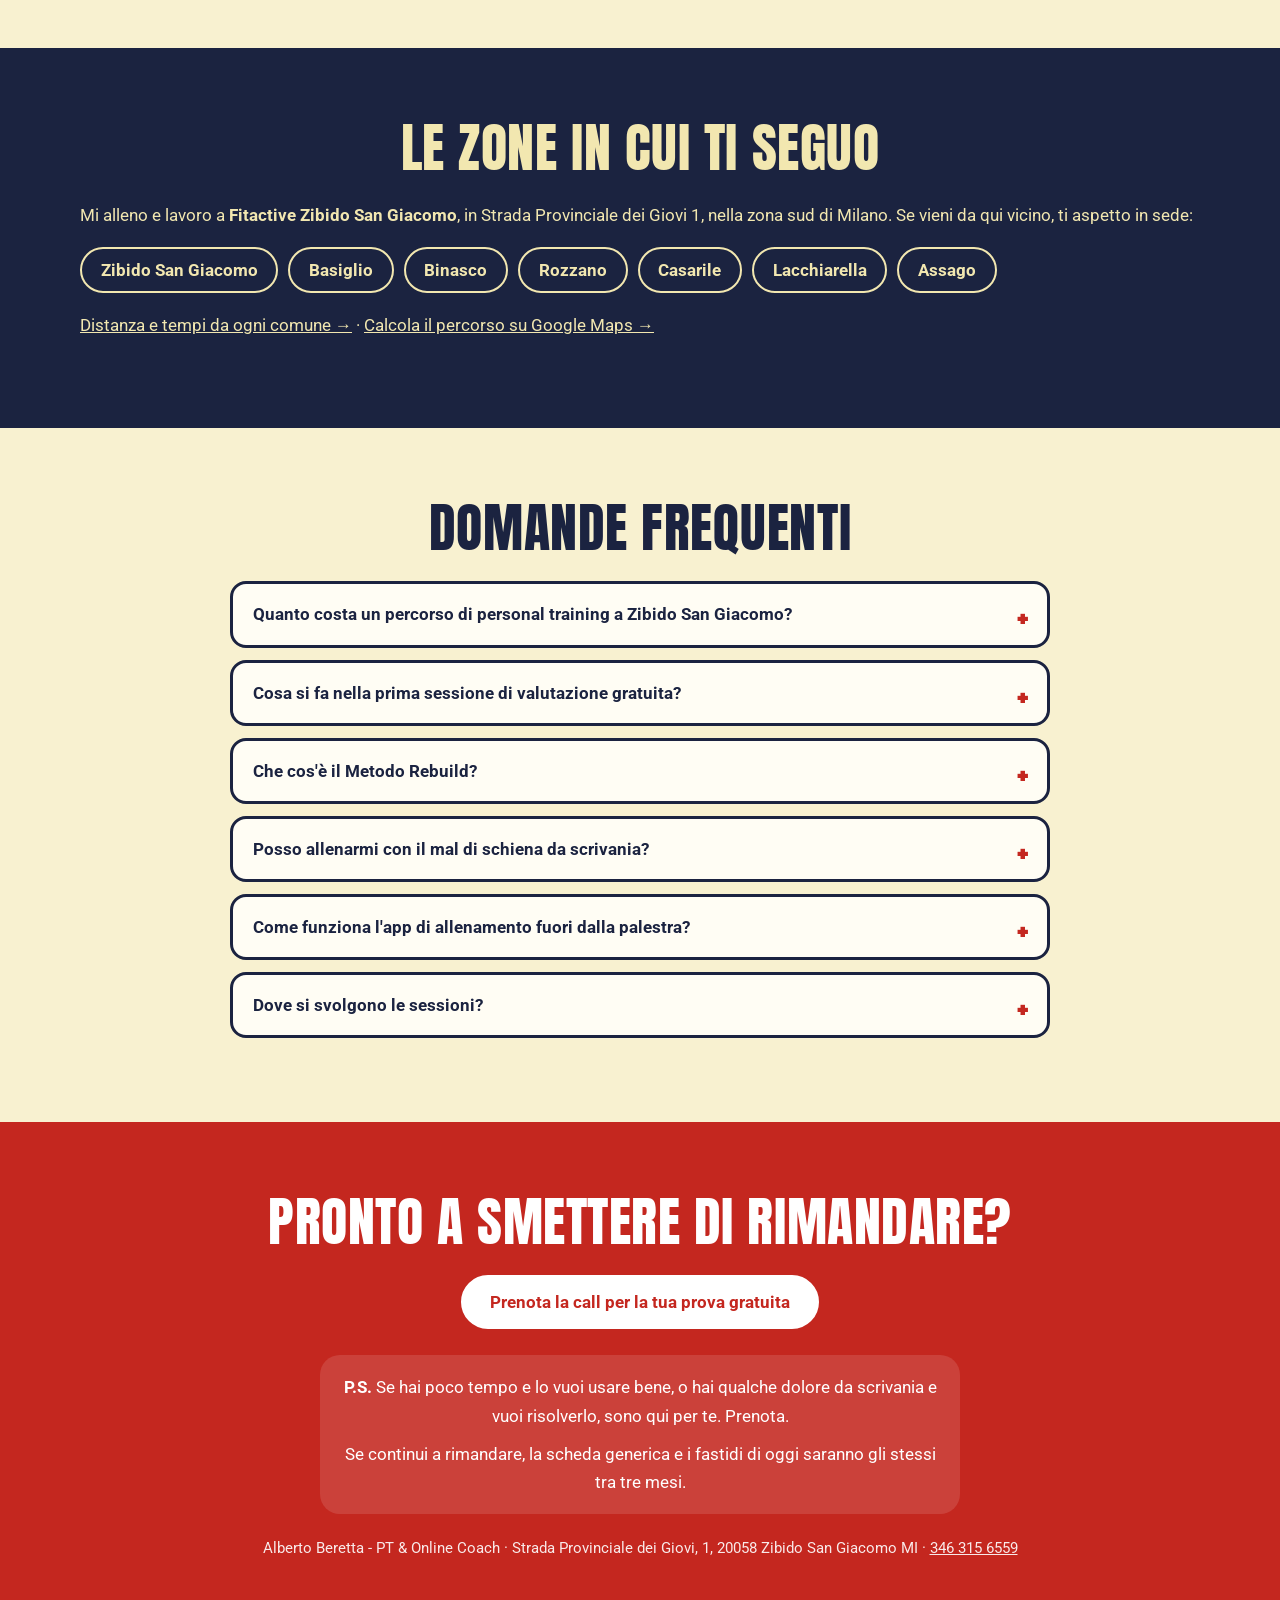
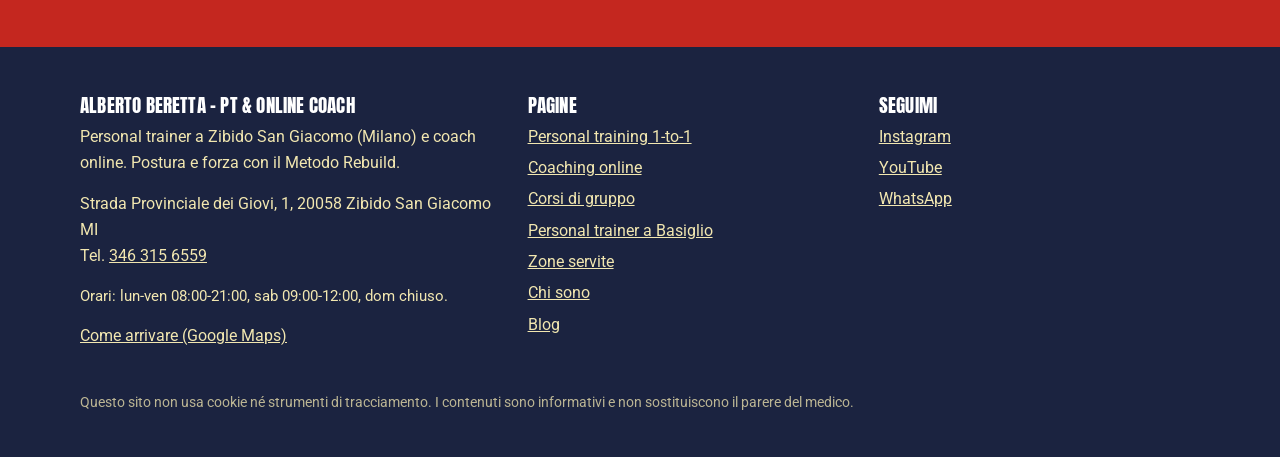
==== commit bd768f46: "Add files via upload" ====
--- a/index.html
+++ b/index.html
@@ -20,7 +20,7 @@
 <link rel="preload" href="/fonts/anton-400.woff2" as="font" type="font/woff2" crossorigin>
 <link rel="preload" href="/fonts/roboto-400.woff2" as="font" type="font/woff2" crossorigin>
 <link rel="preload" href="/fonts/roboto-700.woff2" as="font" type="font/woff2" crossorigin>
-<link rel="stylesheet" href="/css/style.css?v=20261008b">
+<link rel="stylesheet" href="/css/style.css?v=20261008d">
 <script type="application/ld+json">{"@context":"https://schema.org","@type":"ProfessionalService","name":"Alberto Beretta - PT & Online Coach","description":"Personal trainer a Zibido San Giacomo e coach online: postura e forza con il Metodo Rebuild.","url":"https://albertoberettapt-beep.github.io/","telephone":"+39 346 315 6559","openingHoursSpecification":[{"@type":"OpeningHoursSpecification","dayOfWeek":["Monday","Tuesday","Wednesday","Thursday","Friday"],"opens":"08:00","closes":"21:00"},{"@type":"OpeningHoursSpecification","dayOfWeek":"Saturday","opens":"09:00","closes":"12:00"}],"image":"https://albertoberettapt-beep.github.io/img/og.jpg","address":{"@type":"PostalAddress","streetAddress":"Strada Provinciale dei Giovi, 1","postalCode":"20058","addressLocality":"Zibido San Giacomo","addressRegion":"MI","addressCountry":"IT"},"areaServed":["Zibido San Giacomo","Basiglio","Binasco","Rozzano","Casarile","Lacchiarella","Assago"],"sameAs":["https://www.instagram.com/alberto.beretta.pt/","https://www.youtube.com/@AlbertoBerettaPT"]}</script>
 <script type="application/ld+json">{"@context":"https://schema.org","@type":"FAQPage","mainEntity":[{"@type":"Question","name":"Quanto costa un percorso di personal training a Zibido San Giacomo?","acceptedAnswer":{"@type":"Answer","text":"Dipende dalla durata del percorso (mensile, trimestrale o semestrale) e da quante volte a settimana ti alleni. Si parte sempre dalla valutazione posturale gratuita: prenotala qui e ti spiego i dettagli."}},{"@type":"Question","name":"Cosa si fa nella prima sessione di valutazione gratuita?","acceptedAnswer":{"@type":"Answer","text":"Un\u0027analisi della composizione corporea (BIA), un check posturale e un test dei pattern di movimento. Serve a costruire un programma su misura prima di iniziare ad allenarti."}},{"@type":"Question","name":"Che cos\u0027è il Metodo Rebuild?","acceptedAnswer":{"@type":"Answer","text":"È il mio modo di lavorare: forza ed estetica unite al riequilibrio posturale. Prima guardo come ti muovi, poi costruisco la programmazione sul tuo tempo, con correzione tecnica continua in ogni sessione."}},{"@type":"Question","name":"Posso allenarmi con il mal di schiena da scrivania?","acceptedAnswer":{"@type":"Answer","text":"Spesso sì: parto dalla valutazione per capire mobilità e compensi e scelgo esercizi e carichi adatti. Non sostituisco il medico: se hai dolore acuto o una patologia, ne parliamo prima con lui."}},{"@type":"Question","name":"Come funziona l\u0027app di allenamento fuori dalla palestra?","acceptedAnswer":{"@type":"Answer","text":"Ricevi la programmazione su un\u0027app dedicata, con video che spiegano ogni esercizio, e hai accesso al mio archivio video privato. Con il coaching online c\u0027è anche un follow-up settimanale."}},{"@type":"Question","name":"Dove si svolgono le sessioni?","acceptedAnswer":{"@type":"Answer","text":"In sede, a Fitactive Zibido San Giacomo (Strada Provinciale dei Giovi 1). Se sei fuori zona o hai orari imprevedibili, ti seguo online."}}]}</script>
 </head>
--- a/css/style.css
+++ b/css/style.css
@@ -258,3 +258,9 @@
 .steps.fotoalto .step img.bg[src*="leg-press"]{object-position:42% 52%!important}
 .steps.fotoalto .step>*:not(img){position:relative;z-index:1}
 .steps.fotoalto .step,.steps.fotoalto.on-light .step{border:0}
+/* steps con foto in alto: card piu' chiara dello sfondo + sfumatura foto->card */
+.steps.fotoalto .step{background:#2b3768}
+.steps.fotoalto .step::before{display:block;inset:auto;top:0;left:0;right:0;height:221px;z-index:1;background:linear-gradient(180deg,rgba(43,55,104,0) 45%,rgba(43,55,104,.75) 80%,#2b3768 100%)}
+/* prove sociali home: sfondo caldo, non bianco */
+body:has(.fotoalto) .ba{background:var(--panna-2)}
+body:has(.fotoalto) .ba .acomment{background:var(--panna);border:1px solid rgba(27,35,64,.18)}
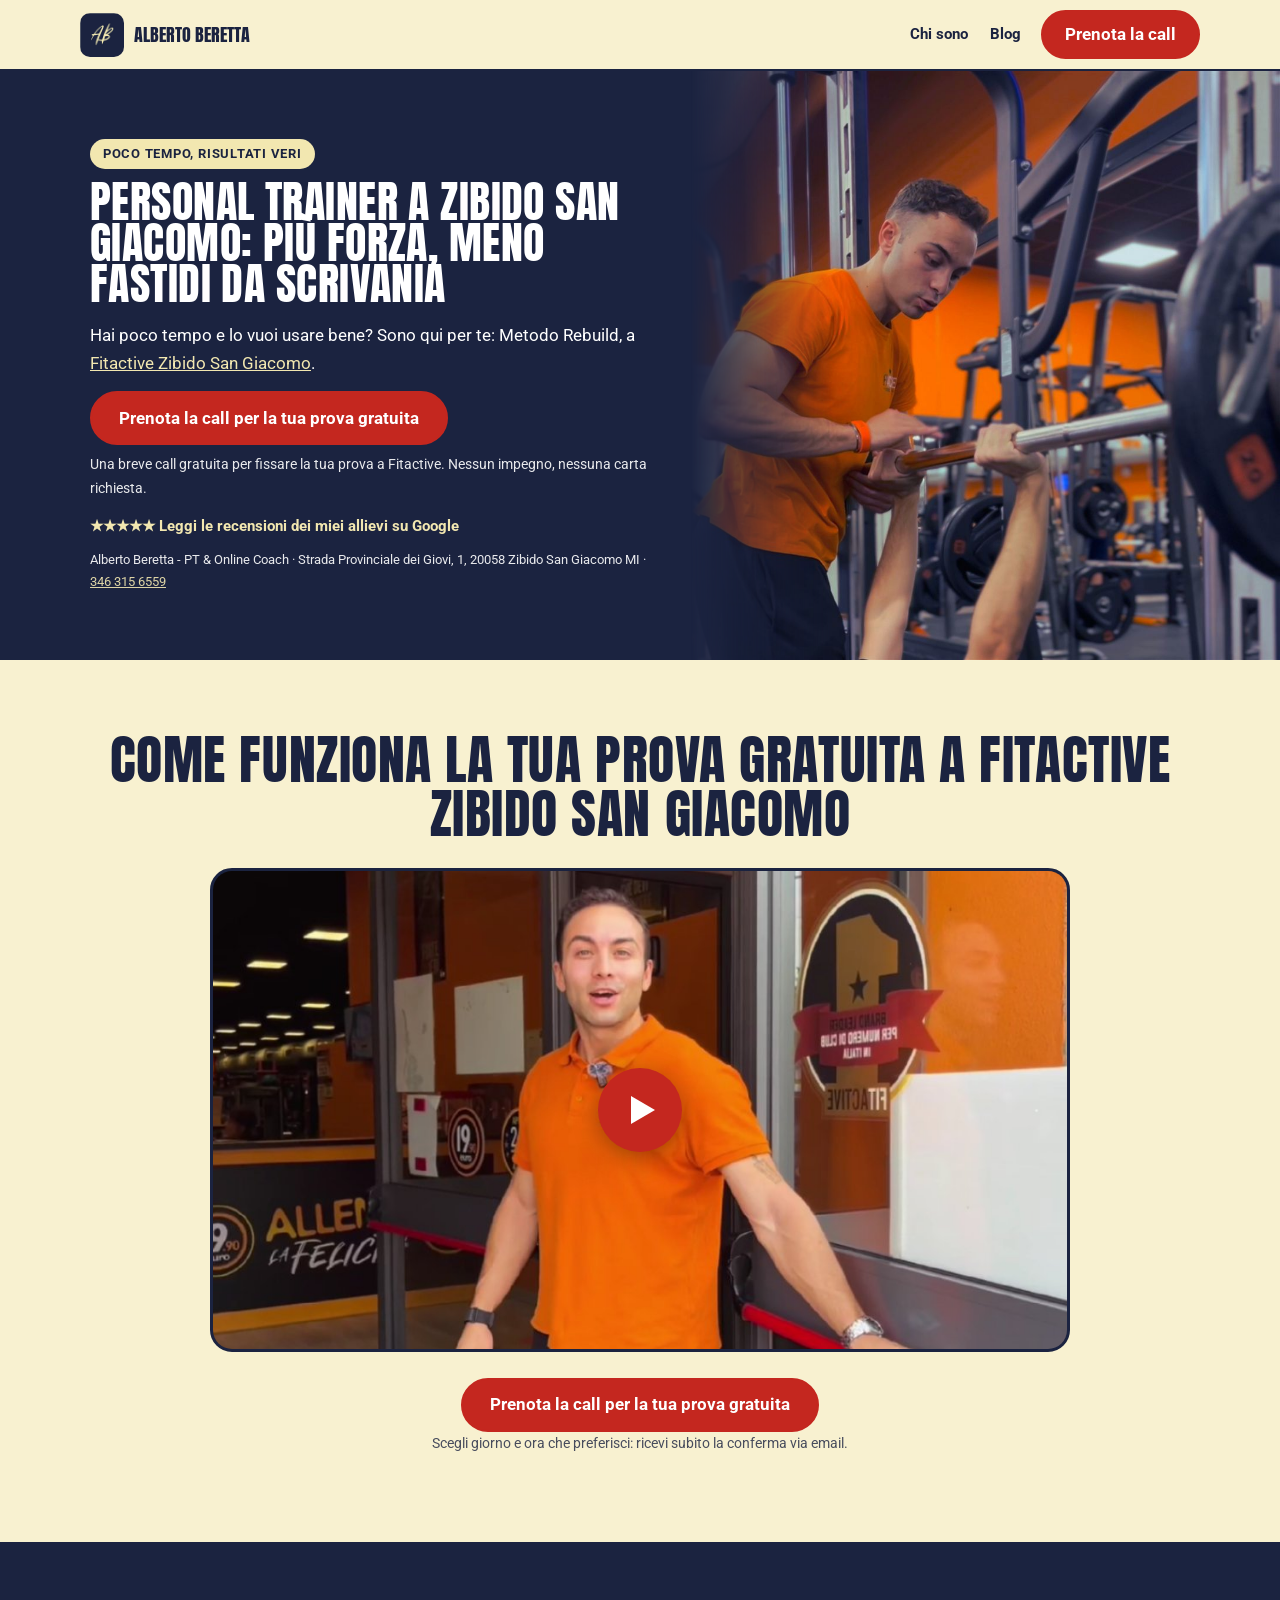
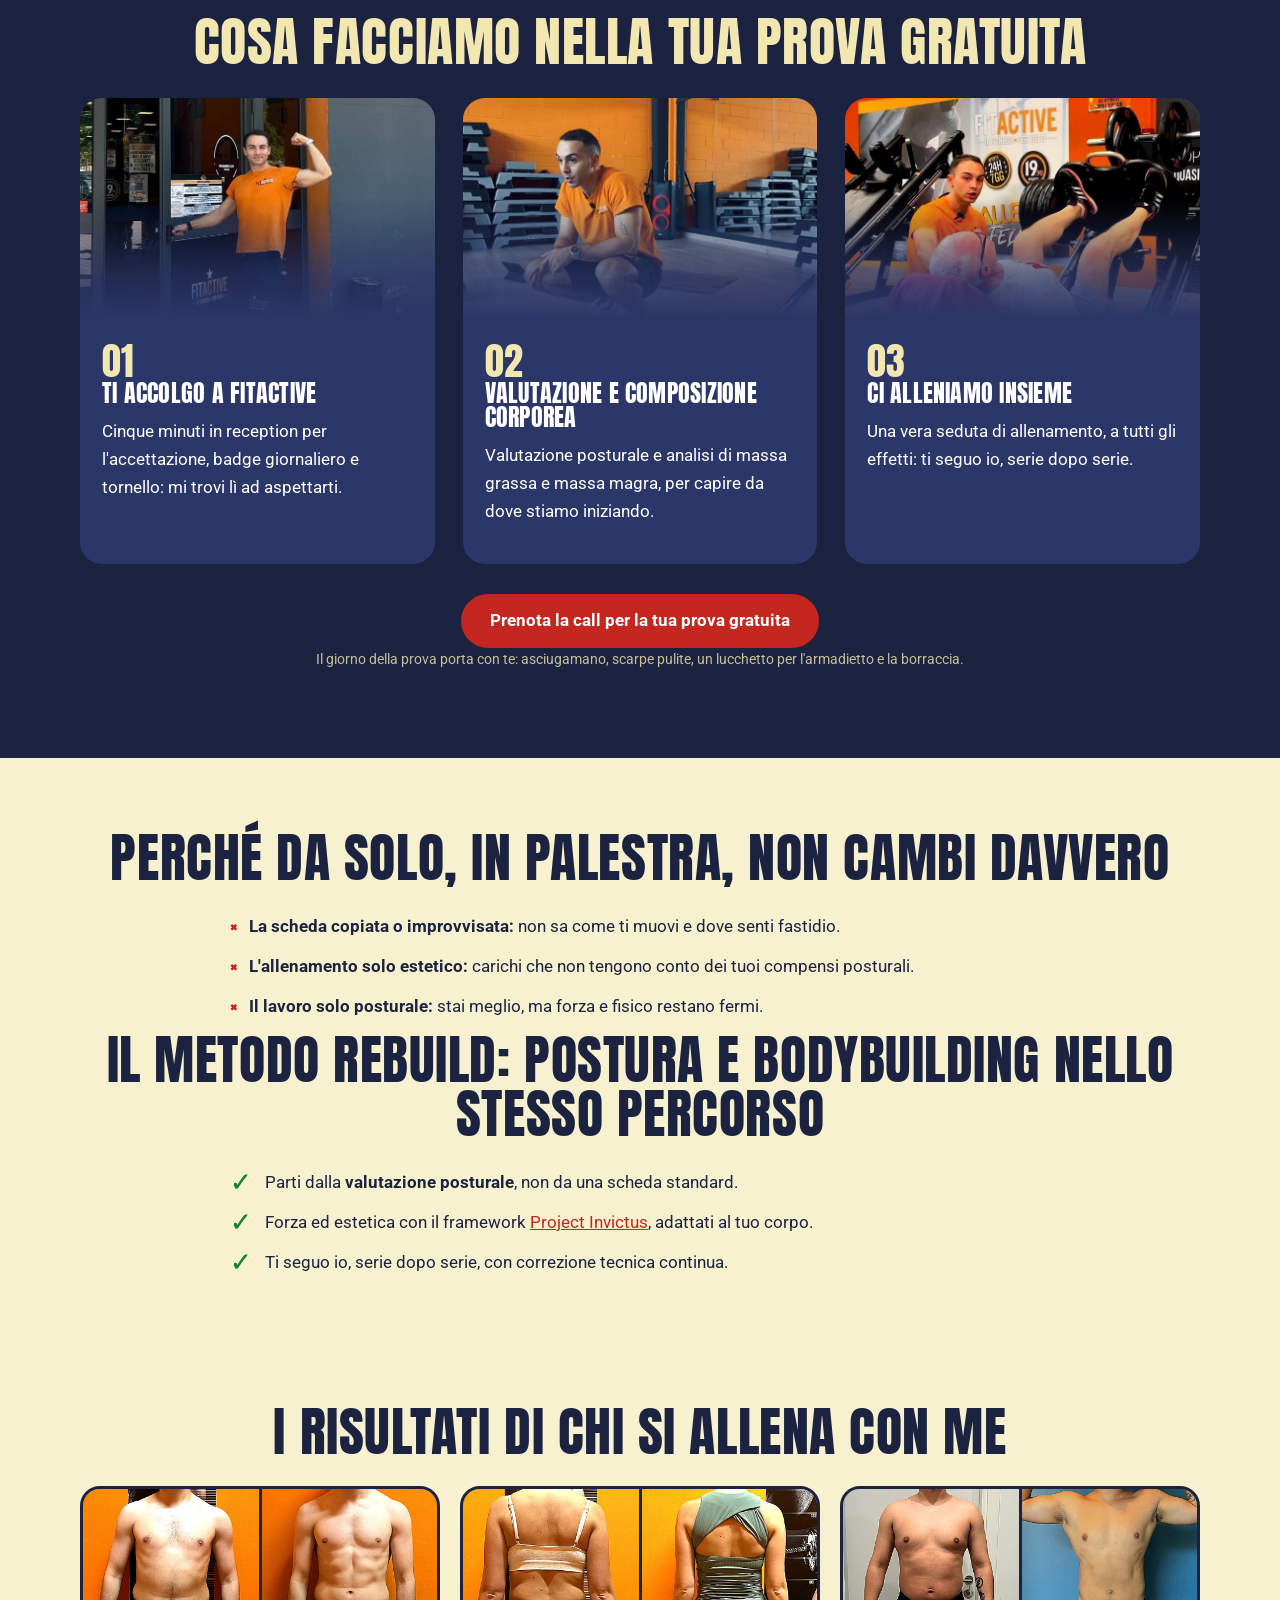
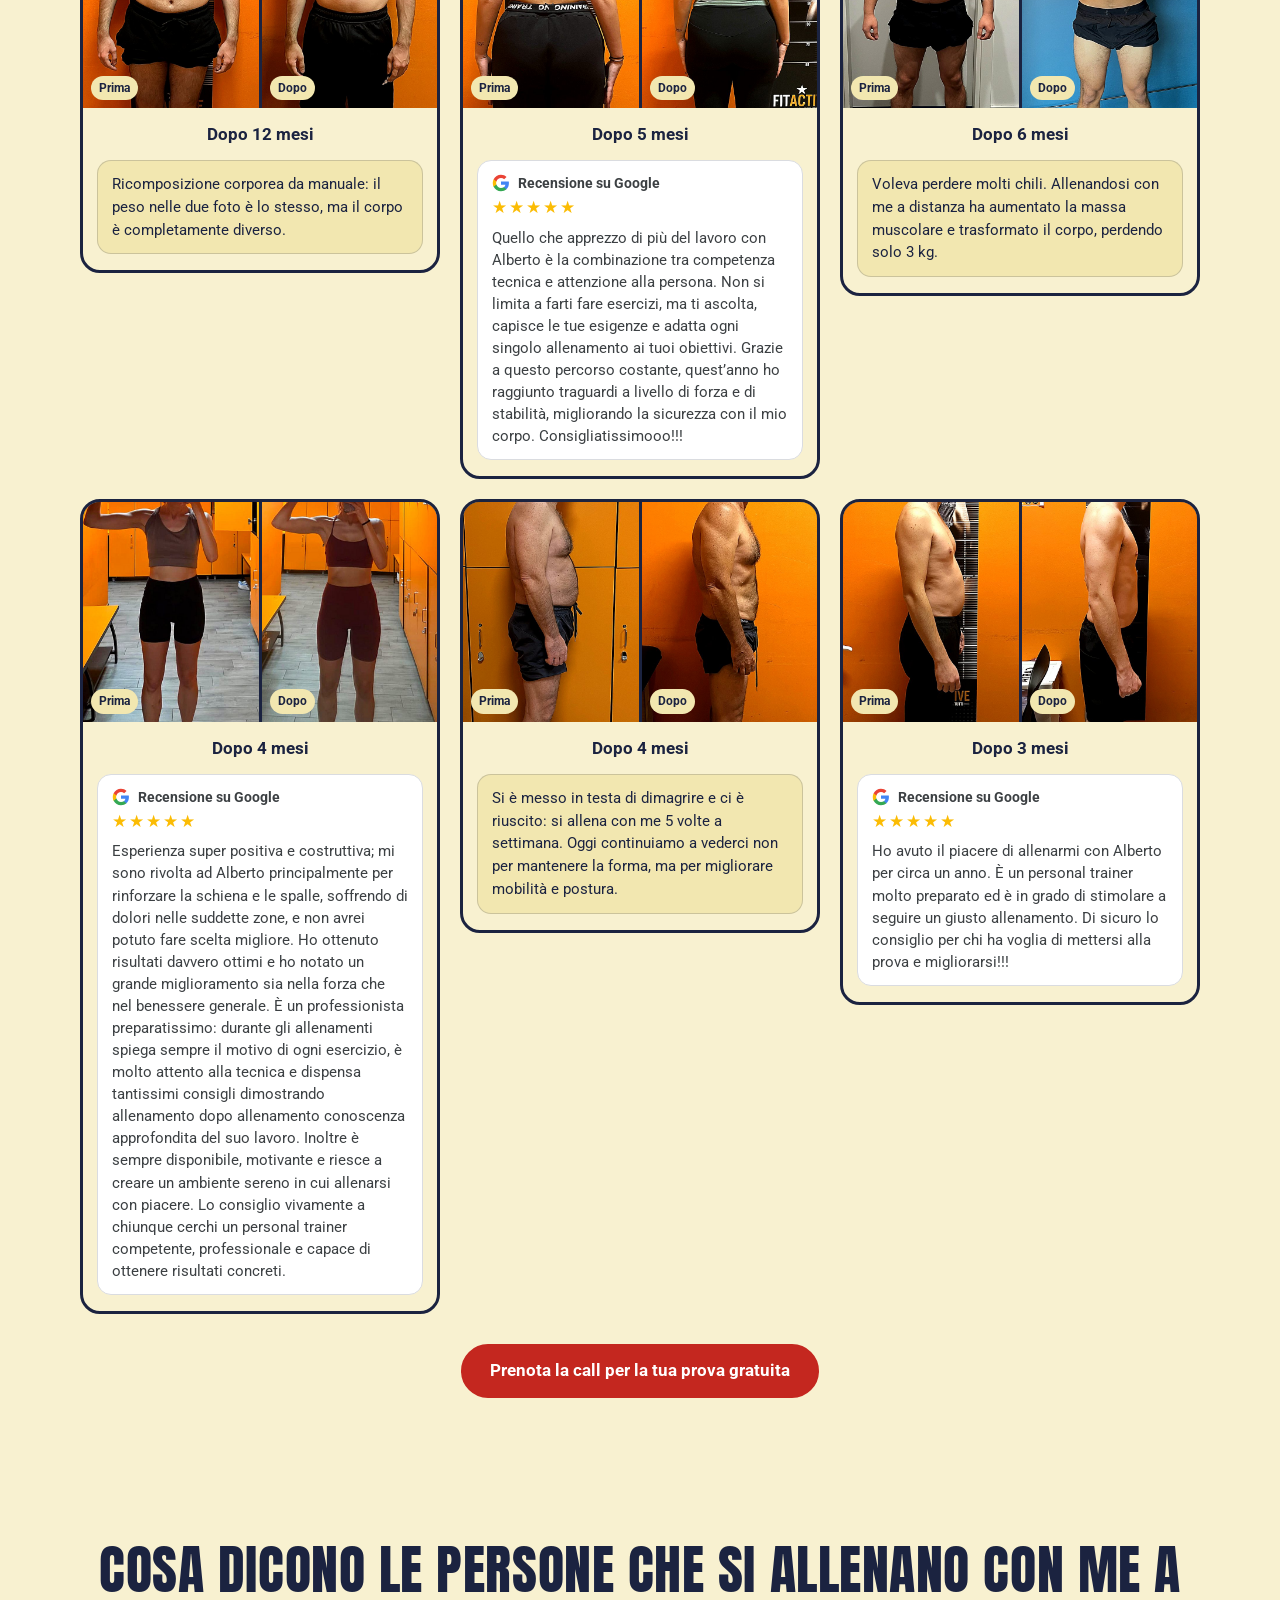
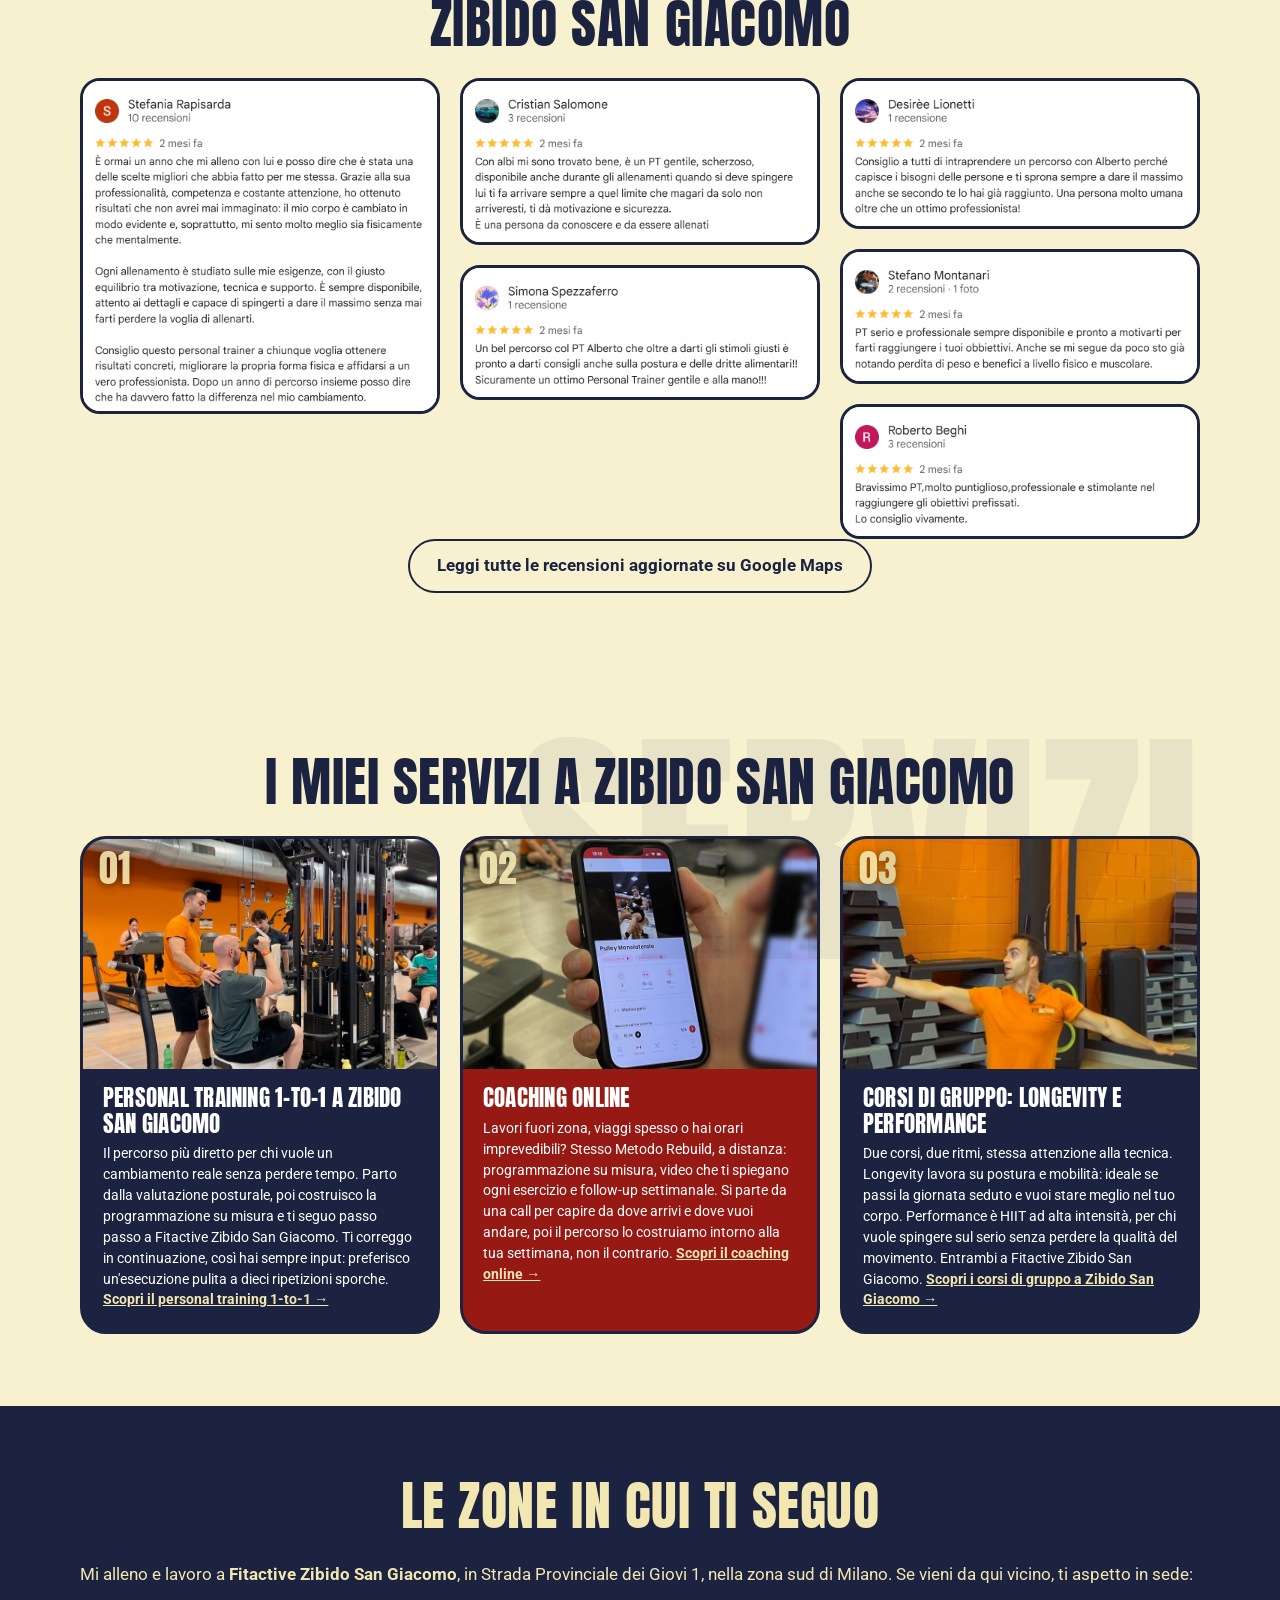
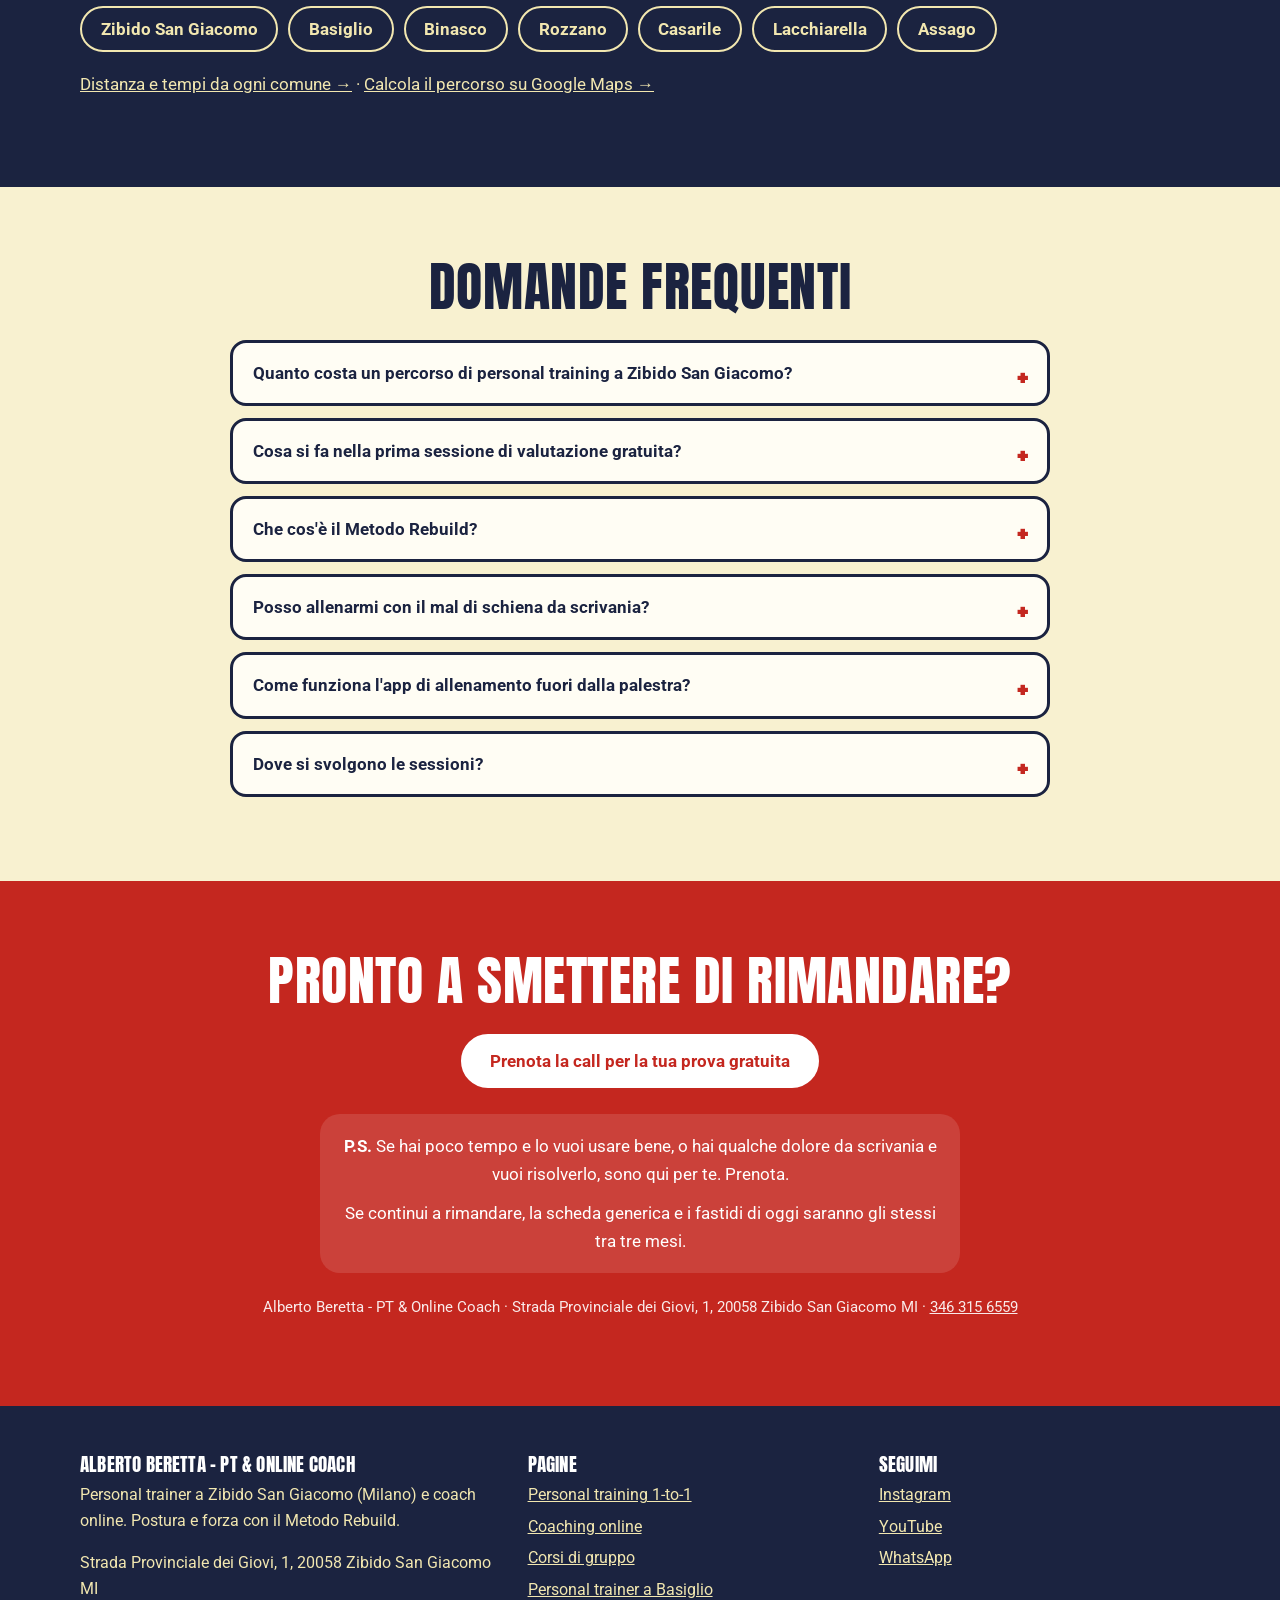
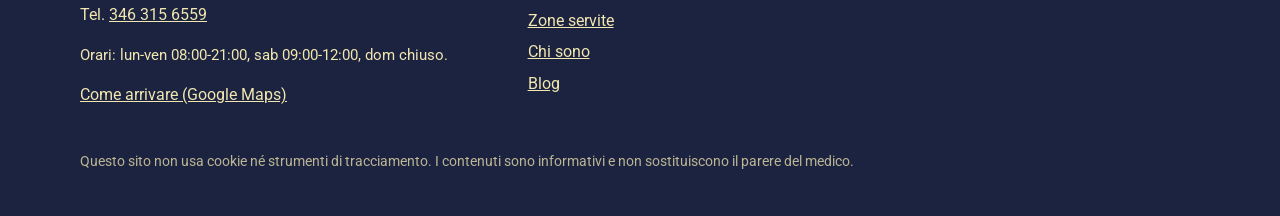
==== commit 5cd2e364: "Add files via upload" ====
--- a/index.html
+++ b/index.html
@@ -20,7 +20,7 @@
 <link rel="preload" href="/fonts/anton-400.woff2" as="font" type="font/woff2" crossorigin>
 <link rel="preload" href="/fonts/roboto-400.woff2" as="font" type="font/woff2" crossorigin>
 <link rel="preload" href="/fonts/roboto-700.woff2" as="font" type="font/woff2" crossorigin>
-<link rel="stylesheet" href="/css/style.css?v=20261008d">
+<link rel="stylesheet" href="/css/style.css?v=20261008f">
 <script type="application/ld+json">{"@context":"https://schema.org","@type":"ProfessionalService","name":"Alberto Beretta - PT & Online Coach","description":"Personal trainer a Zibido San Giacomo e coach online: postura e forza con il Metodo Rebuild.","url":"https://albertoberettapt-beep.github.io/","telephone":"+39 346 315 6559","openingHoursSpecification":[{"@type":"OpeningHoursSpecification","dayOfWeek":["Monday","Tuesday","Wednesday","Thursday","Friday"],"opens":"08:00","closes":"21:00"},{"@type":"OpeningHoursSpecification","dayOfWeek":"Saturday","opens":"09:00","closes":"12:00"}],"image":"https://albertoberettapt-beep.github.io/img/og.jpg","address":{"@type":"PostalAddress","streetAddress":"Strada Provinciale dei Giovi, 1","postalCode":"20058","addressLocality":"Zibido San Giacomo","addressRegion":"MI","addressCountry":"IT"},"areaServed":["Zibido San Giacomo","Basiglio","Binasco","Rozzano","Casarile","Lacchiarella","Assago"],"sameAs":["https://www.instagram.com/alberto.beretta.pt/","https://www.youtube.com/@AlbertoBerettaPT"]}</script>
 <script type="application/ld+json">{"@context":"https://schema.org","@type":"FAQPage","mainEntity":[{"@type":"Question","name":"Quanto costa un percorso di personal training a Zibido San Giacomo?","acceptedAnswer":{"@type":"Answer","text":"Dipende dalla durata del percorso (mensile, trimestrale o semestrale) e da quante volte a settimana ti alleni. Si parte sempre dalla valutazione posturale gratuita: prenotala qui e ti spiego i dettagli."}},{"@type":"Question","name":"Cosa si fa nella prima sessione di valutazione gratuita?","acceptedAnswer":{"@type":"Answer","text":"Un\u0027analisi della composizione corporea (BIA), un check posturale e un test dei pattern di movimento. Serve a costruire un programma su misura prima di iniziare ad allenarti."}},{"@type":"Question","name":"Che cos\u0027è il Metodo Rebuild?","acceptedAnswer":{"@type":"Answer","text":"È il mio modo di lavorare: forza ed estetica unite al riequilibrio posturale. Prima guardo come ti muovi, poi costruisco la programmazione sul tuo tempo, con correzione tecnica continua in ogni sessione."}},{"@type":"Question","name":"Posso allenarmi con il mal di schiena da scrivania?","acceptedAnswer":{"@type":"Answer","text":"Spesso sì: parto dalla valutazione per capire mobilità e compensi e scelgo esercizi e carichi adatti. Non sostituisco il medico: se hai dolore acuto o una patologia, ne parliamo prima con lui."}},{"@type":"Question","name":"Come funziona l\u0027app di allenamento fuori dalla palestra?","acceptedAnswer":{"@type":"Answer","text":"Ricevi la programmazione su un\u0027app dedicata, con video che spiegano ogni esercizio, e hai accesso al mio archivio video privato. Con il coaching online c\u0027è anche un follow-up settimanale."}},{"@type":"Question","name":"Dove si svolgono le sessioni?","acceptedAnswer":{"@type":"Answer","text":"In sede, a Fitactive Zibido San Giacomo (Strada Provinciale dei Giovi 1). Se sei fuori zona o hai orari imprevedibili, ti seguo online."}}]}</script>
 </head>
--- a/css/style.css
+++ b/css/style.css
@@ -264,3 +264,25 @@
 /* prove sociali home: sfondo caldo, non bianco */
 body:has(.fotoalto) .ba{background:var(--panna-2)}
 body:has(.fotoalto) .ba .acomment{background:var(--panna);border:1px solid rgba(27,35,64,.18)}
+
+/* hero mobile: foto intera e nitida sopra, testo sotto (niente zoom/sgranatura, faccia sempre visibile) */
+@media(max-width:820px){
+.hero.hero-short{display:block;min-height:0;text-align:center}
+.hero.hero-short::after{display:none}
+.hero.hero-short .hero-bg{position:relative;inset:auto;display:block;width:100%;height:auto;aspect-ratio:1/1;object-fit:cover;object-position:50% 0!important;-webkit-mask-image:linear-gradient(180deg,#000 72%,transparent 100%);mask-image:linear-gradient(180deg,#000 72%,transparent 100%)}
+.hero.hero-short .hero-in{margin-top:-56px;padding-top:0;padding-bottom:26px}
+}
+@media(max-width:820px){.hero.hero-short .eyebrow{font-size:.68rem;padding:.3em .9em;margin-bottom:10px}}
+
+/* hero desktop: testo a sinistra, foto nitida a destra (niente ingrandimento sgranato) */
+@media(min-width:821px){
+.hero.hero-short{display:grid;grid-template-columns:minmax(0,1.08fr) minmax(0,.92fr);min-height:0;text-align:left;align-items:stretch;justify-content:stretch}
+.hero.hero-short::after{display:none}
+.hero.hero-short .hero-bg{position:relative;inset:auto;grid-column:2;grid-row:1;width:100%;height:100%;min-height:560px;max-height:760px;object-fit:cover;object-position:50% 10%!important;-webkit-mask-image:linear-gradient(90deg,transparent 0,#000 24%);mask-image:linear-gradient(90deg,transparent 0,#000 24%)}
+.hero.hero-short .hero-in{grid-column:1;grid-row:1;align-items:flex-start;justify-content:center;margin:0;max-width:none;padding:44px 28px 44px max(24px,calc((100vw - 1100px)/2));z-index:2}
+.hero.hero-short .hero-copy{margin:0;max-width:600px}
+.hero.hero-short .lead-sub{margin-left:0;margin-right:0}
+.hero.hero-short .cta-row{justify-content:flex-start}
+.hero.hero-short h1{font-size:clamp(2rem,3.4vw,3.1rem)}
+}
+@media(min-width:821px){.hero.hero-short .note{text-align:left}}
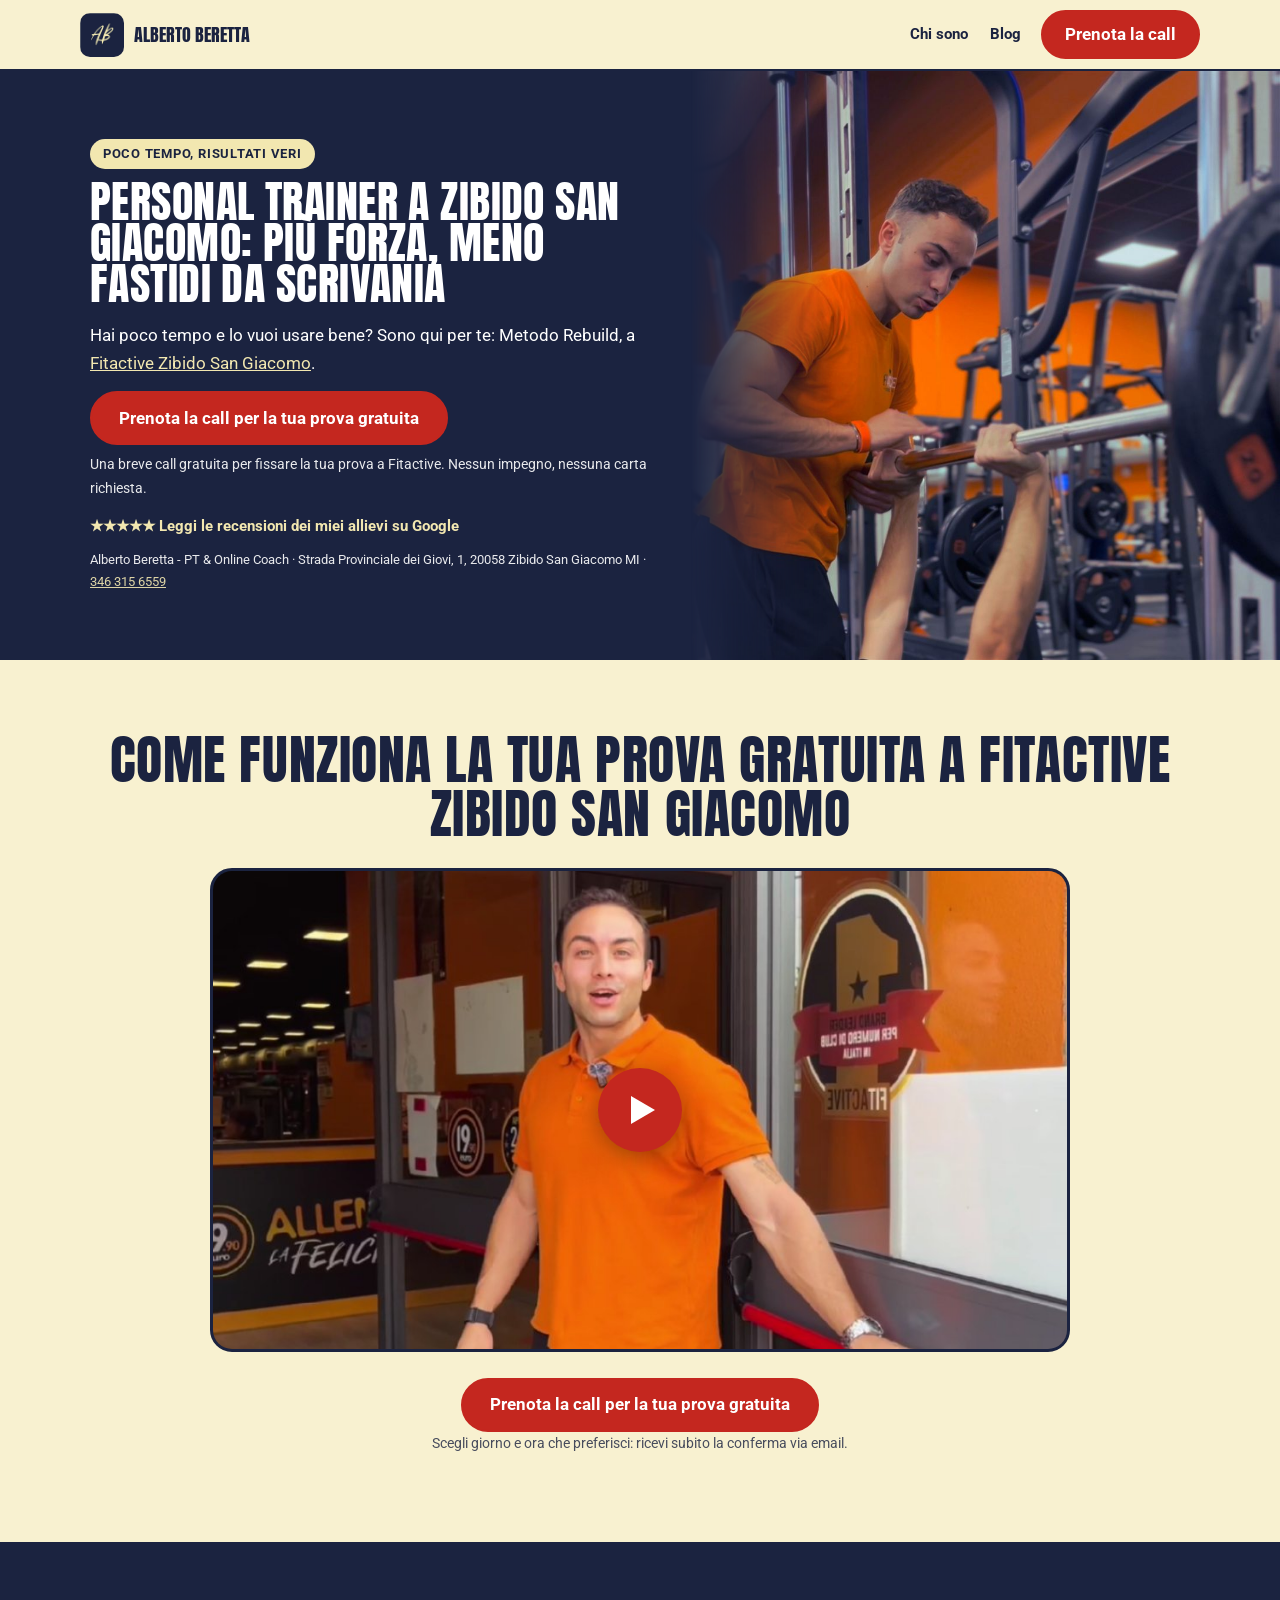
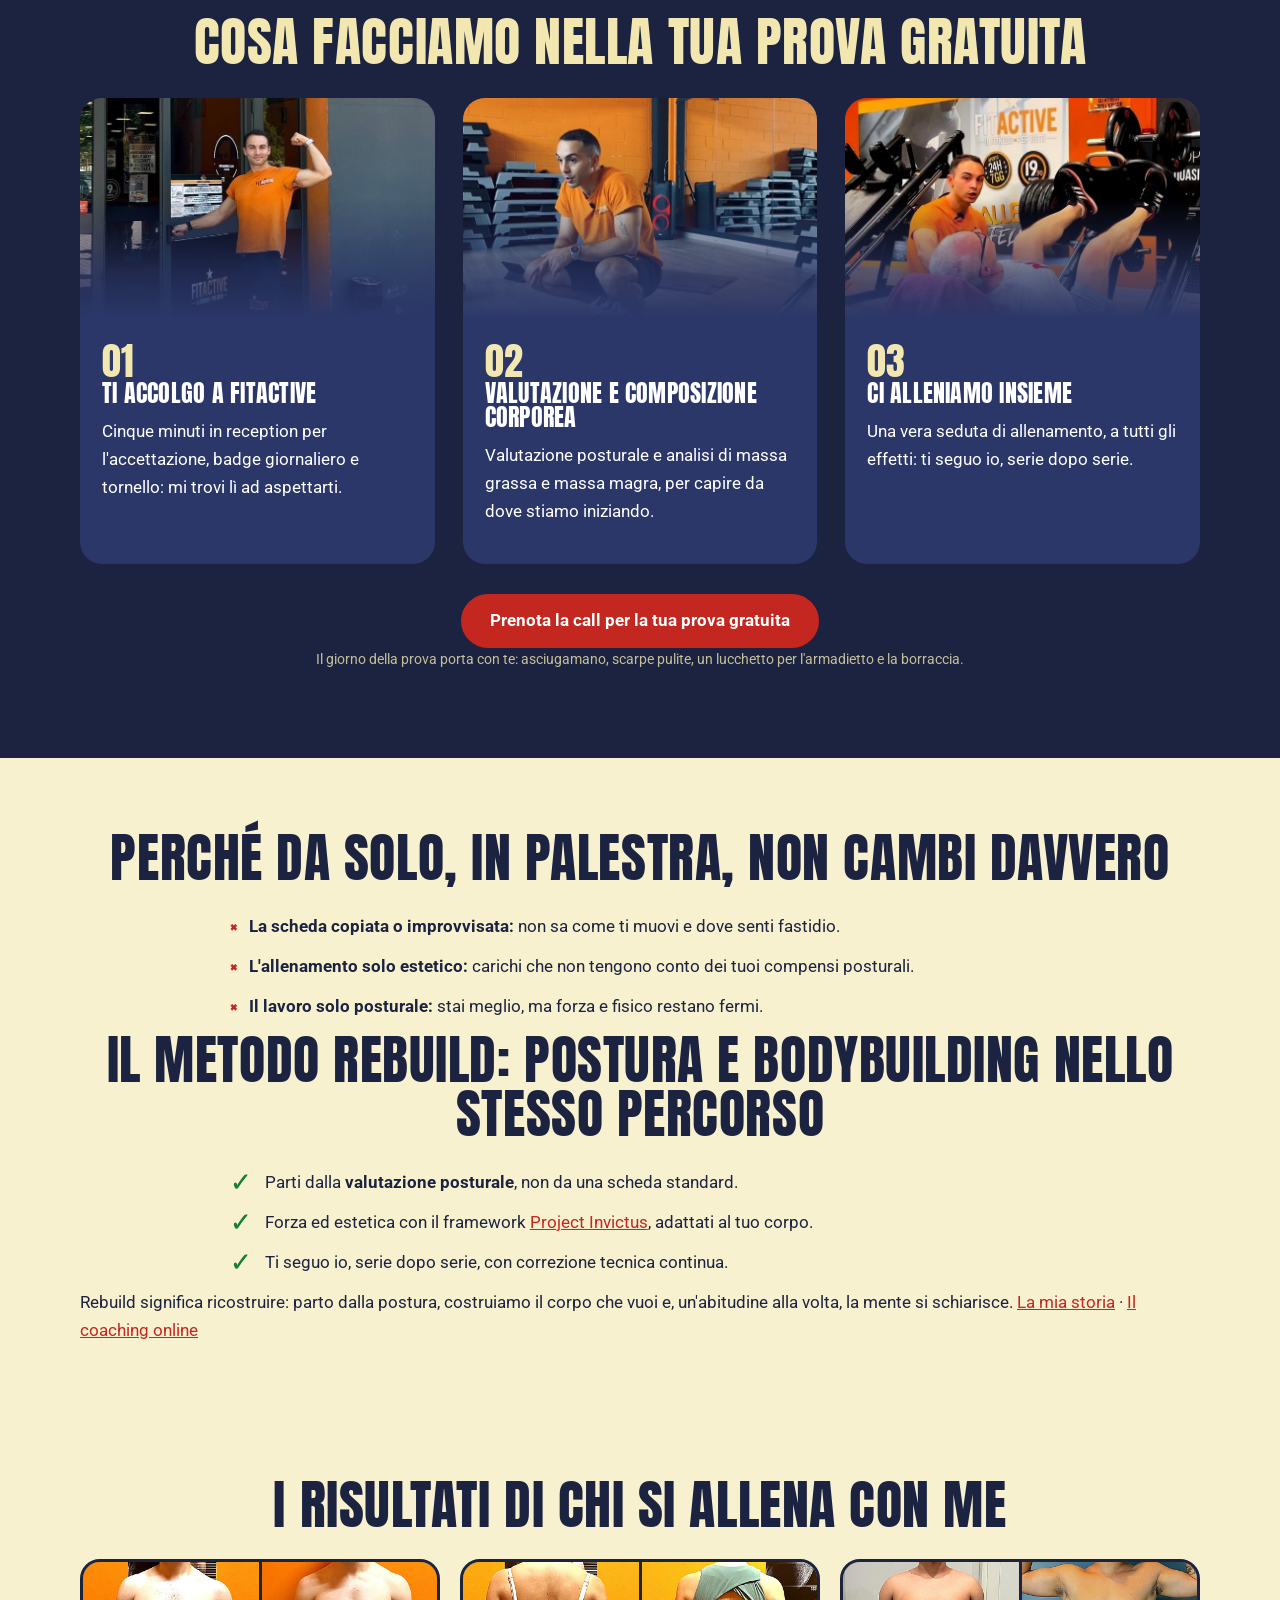
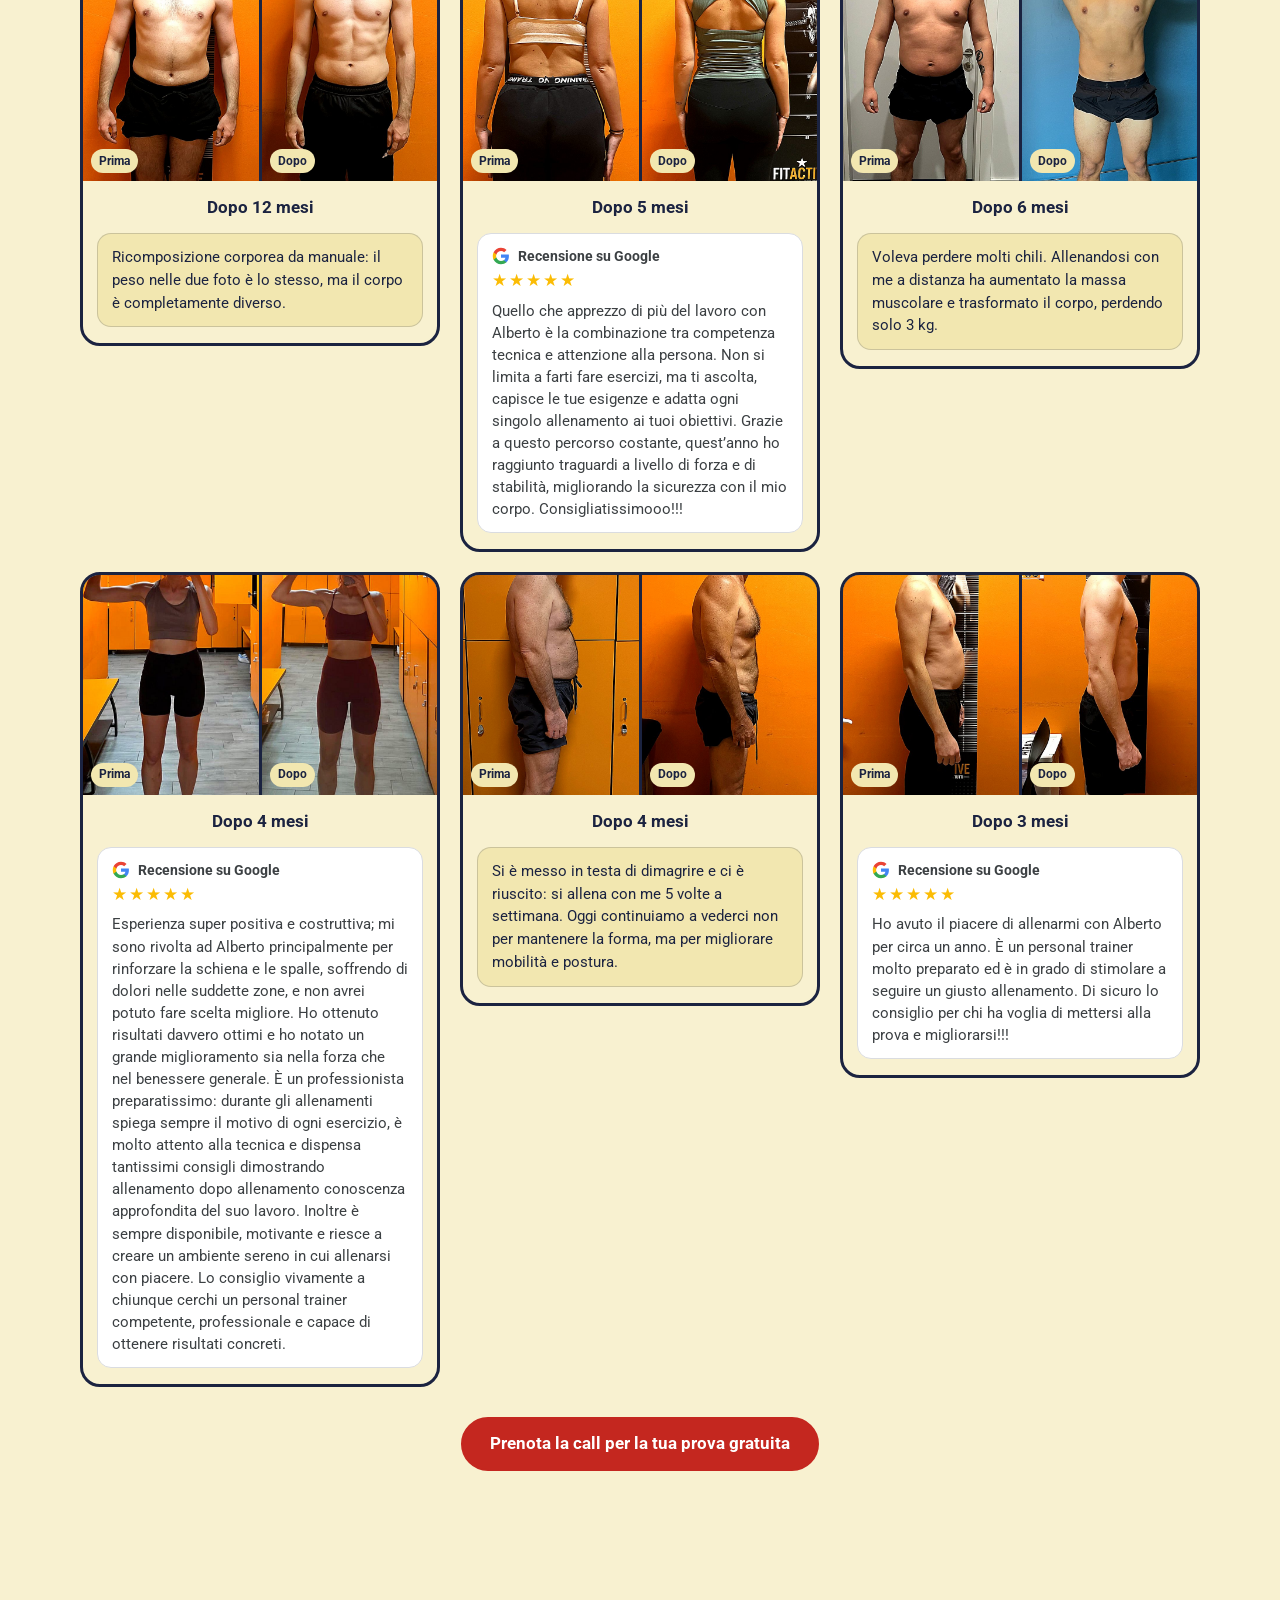
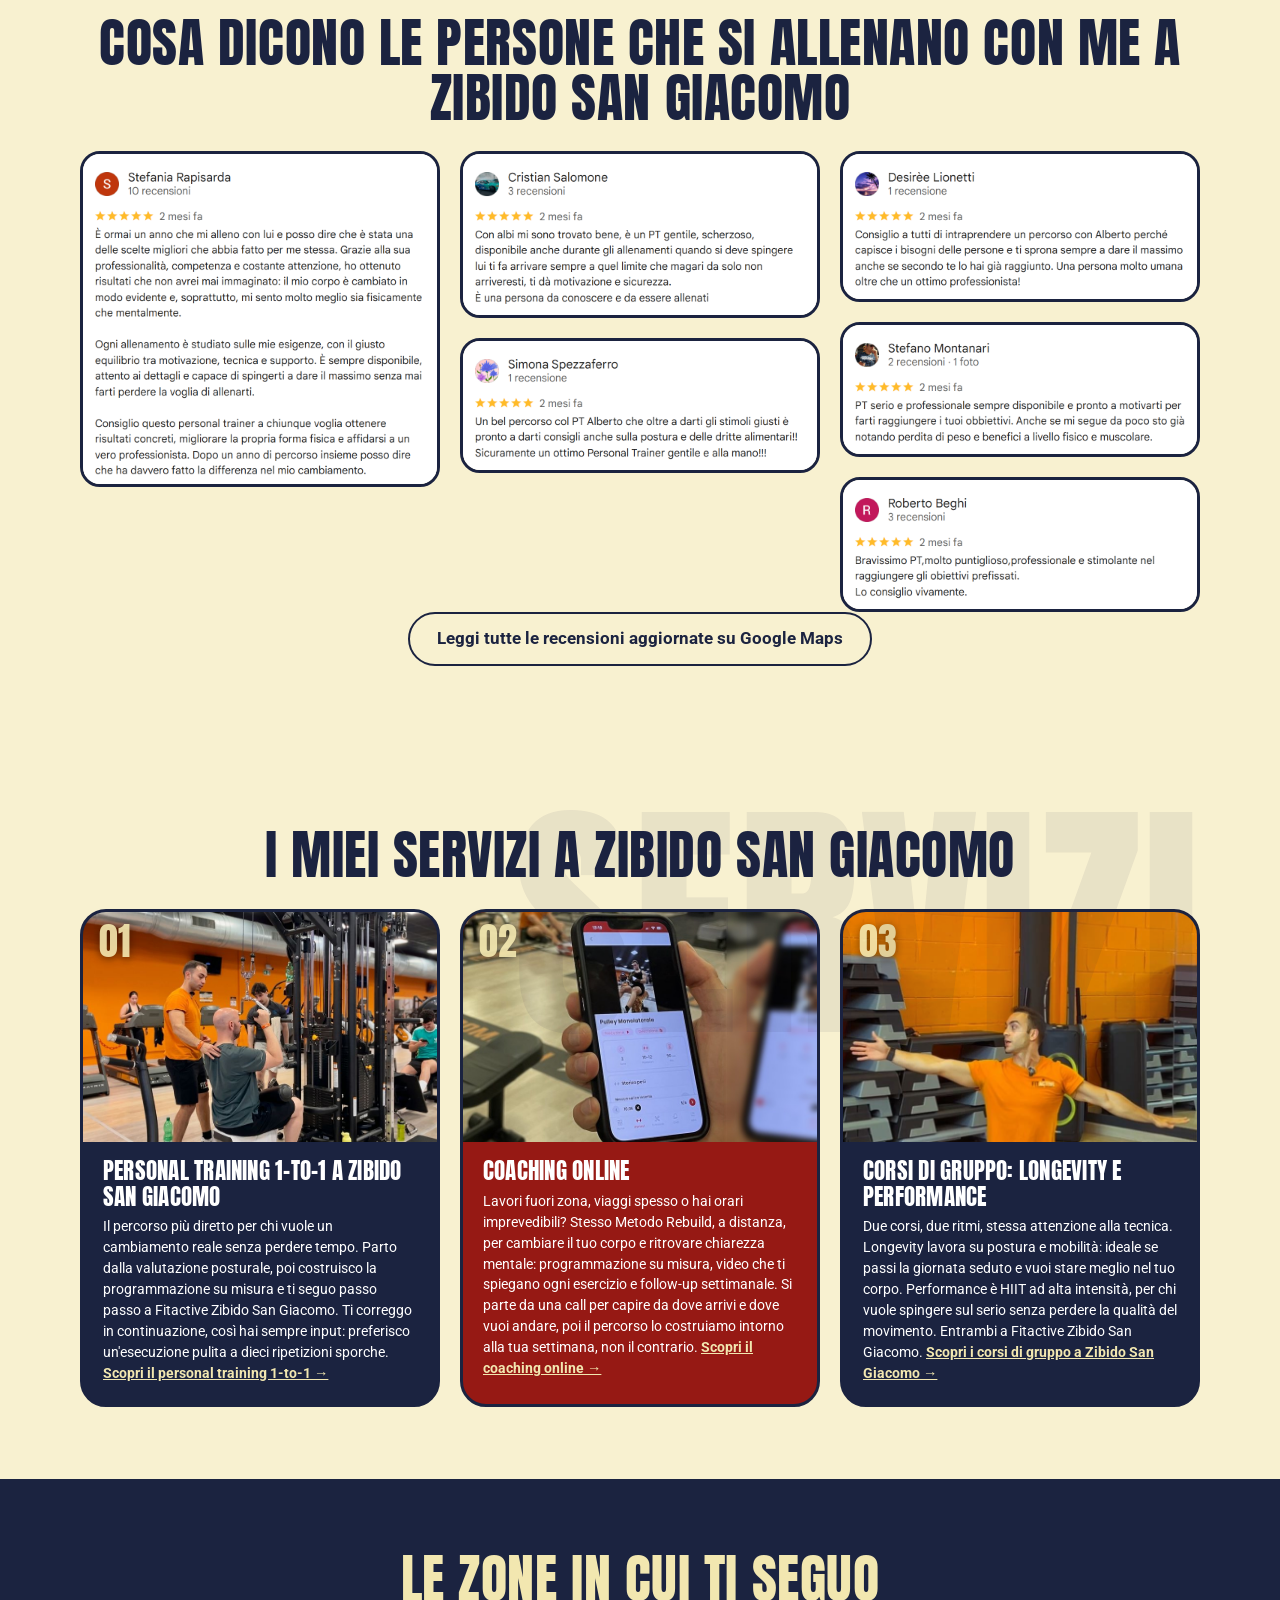
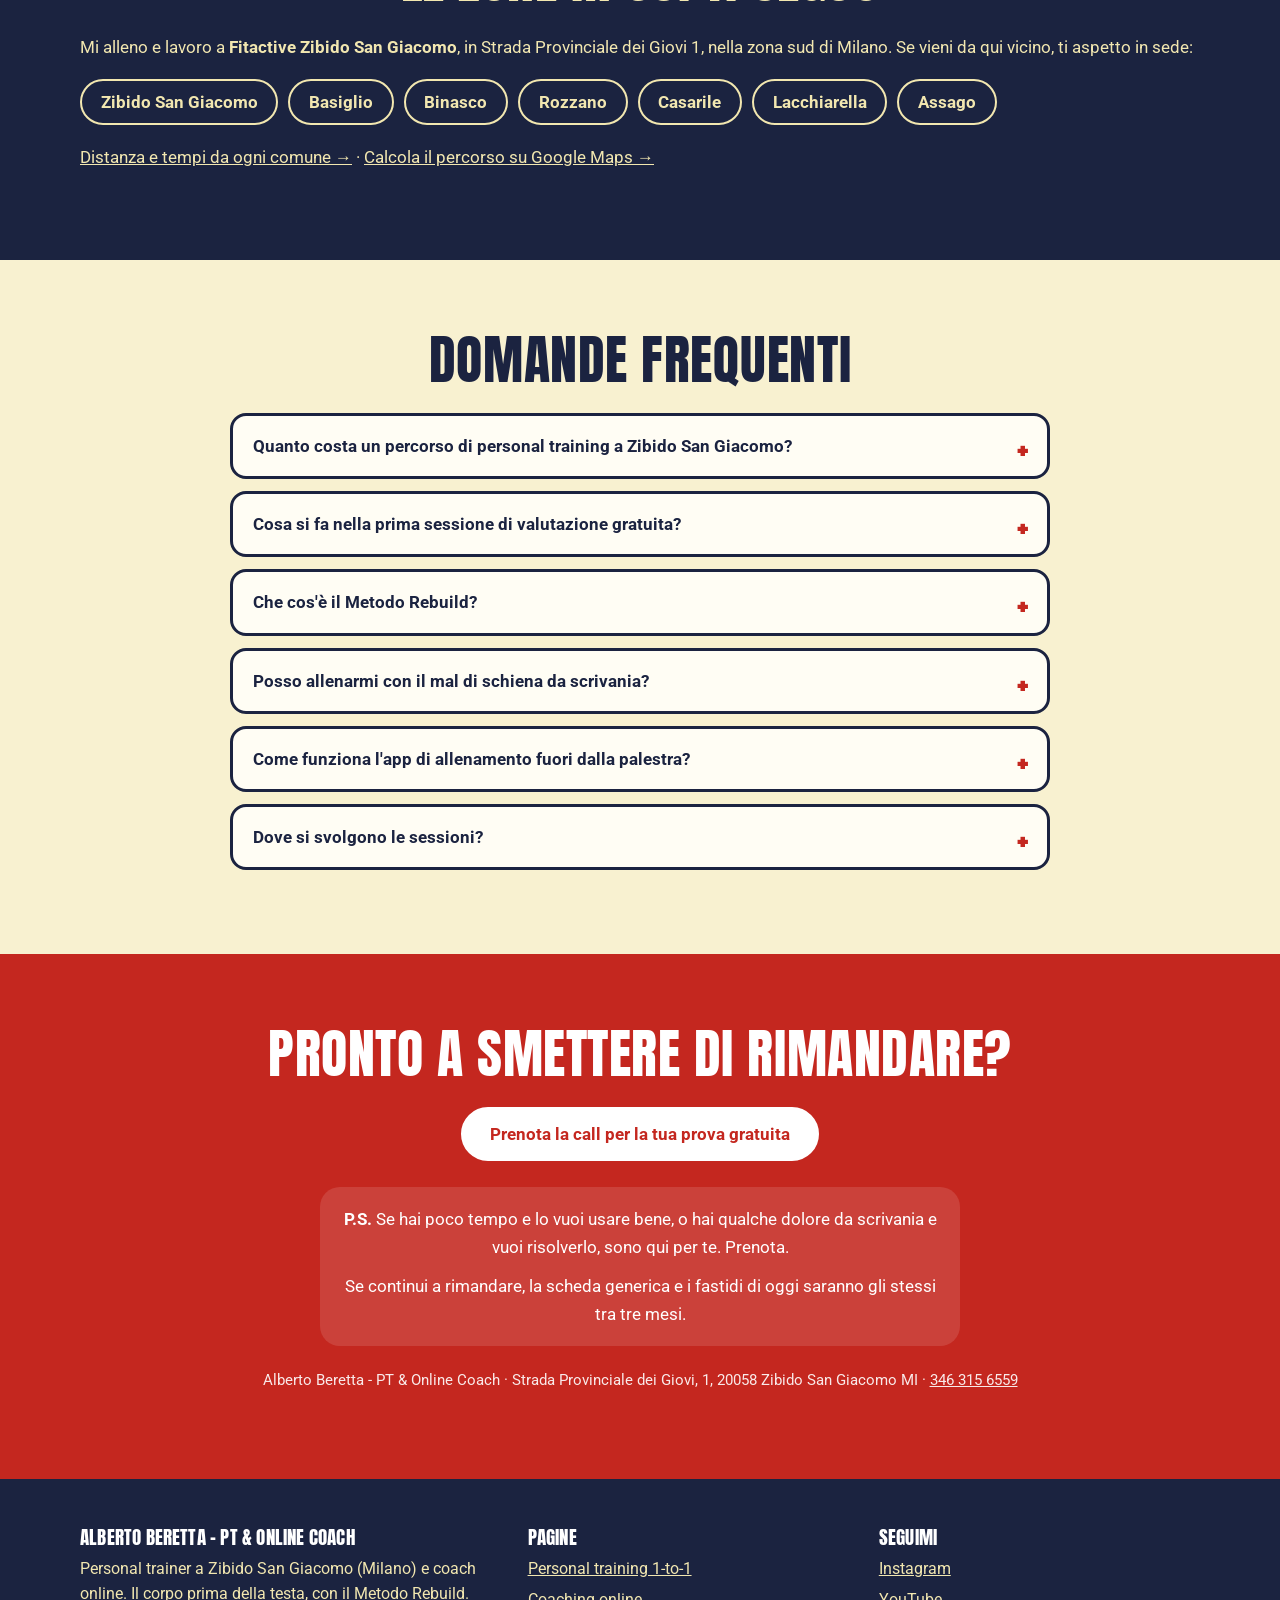
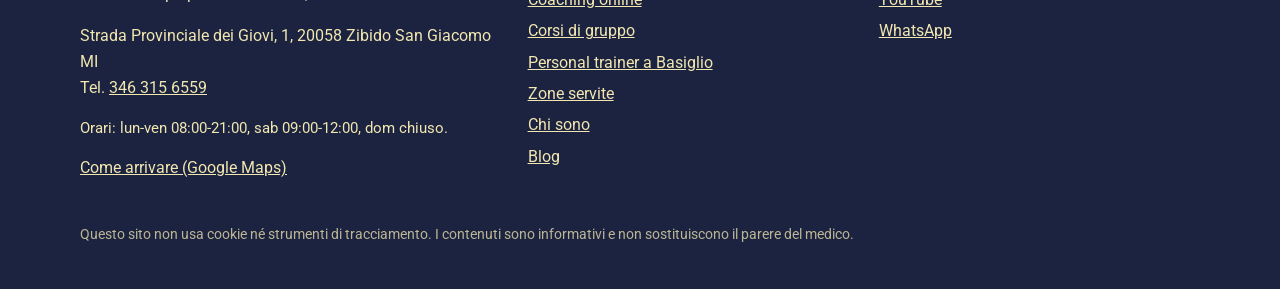
==== commit 8902b1be: "Allinea il sito alla nuova strategia: coaching online, chi sono, home e footer" ====
--- a/index.html
+++ b/index.html
@@ -20,7 +20,7 @@
 <link rel="preload" href="/fonts/anton-400.woff2" as="font" type="font/woff2" crossorigin>
 <link rel="preload" href="/fonts/roboto-400.woff2" as="font" type="font/woff2" crossorigin>
 <link rel="preload" href="/fonts/roboto-700.woff2" as="font" type="font/woff2" crossorigin>
-<link rel="stylesheet" href="/css/style.css?v=20261008f">
+<link rel="stylesheet" href="/css/style.css">
 <script type="application/ld+json">{"@context":"https://schema.org","@type":"ProfessionalService","name":"Alberto Beretta - PT & Online Coach","description":"Personal trainer a Zibido San Giacomo e coach online: postura e forza con il Metodo Rebuild.","url":"https://albertoberettapt-beep.github.io/","telephone":"+39 346 315 6559","openingHoursSpecification":[{"@type":"OpeningHoursSpecification","dayOfWeek":["Monday","Tuesday","Wednesday","Thursday","Friday"],"opens":"08:00","closes":"21:00"},{"@type":"OpeningHoursSpecification","dayOfWeek":"Saturday","opens":"09:00","closes":"12:00"}],"image":"https://albertoberettapt-beep.github.io/img/og.jpg","address":{"@type":"PostalAddress","streetAddress":"Strada Provinciale dei Giovi, 1","postalCode":"20058","addressLocality":"Zibido San Giacomo","addressRegion":"MI","addressCountry":"IT"},"areaServed":["Zibido San Giacomo","Basiglio","Binasco","Rozzano","Casarile","Lacchiarella","Assago"],"sameAs":["https://www.instagram.com/alberto.beretta.pt/","https://www.youtube.com/@AlbertoBerettaPT"]}</script>
 <script type="application/ld+json">{"@context":"https://schema.org","@type":"FAQPage","mainEntity":[{"@type":"Question","name":"Quanto costa un percorso di personal training a Zibido San Giacomo?","acceptedAnswer":{"@type":"Answer","text":"Dipende dalla durata del percorso (mensile, trimestrale o semestrale) e da quante volte a settimana ti alleni. Si parte sempre dalla valutazione posturale gratuita: prenotala qui e ti spiego i dettagli."}},{"@type":"Question","name":"Cosa si fa nella prima sessione di valutazione gratuita?","acceptedAnswer":{"@type":"Answer","text":"Un\u0027analisi della composizione corporea (BIA), un check posturale e un test dei pattern di movimento. Serve a costruire un programma su misura prima di iniziare ad allenarti."}},{"@type":"Question","name":"Che cos\u0027è il Metodo Rebuild?","acceptedAnswer":{"@type":"Answer","text":"È il mio modo di lavorare: forza ed estetica unite al riequilibrio posturale. Prima guardo come ti muovi, poi costruisco la programmazione sul tuo tempo, con correzione tecnica continua in ogni sessione."}},{"@type":"Question","name":"Posso allenarmi con il mal di schiena da scrivania?","acceptedAnswer":{"@type":"Answer","text":"Spesso sì: parto dalla valutazione per capire mobilità e compensi e scelgo esercizi e carichi adatti. Non sostituisco il medico: se hai dolore acuto o una patologia, ne parliamo prima con lui."}},{"@type":"Question","name":"Come funziona l\u0027app di allenamento fuori dalla palestra?","acceptedAnswer":{"@type":"Answer","text":"Ricevi la programmazione su un\u0027app dedicata, con video che spiegano ogni esercizio, e hai accesso al mio archivio video privato. Con il coaching online c\u0027è anche un follow-up settimanale."}},{"@type":"Question","name":"Dove si svolgono le sessioni?","acceptedAnswer":{"@type":"Answer","text":"In sede, a Fitactive Zibido San Giacomo (Strada Provinciale dei Giovi 1). Se sei fuori zona o hai orari imprevedibili, ti seguo online."}}]}</script>
 </head>
@@ -82,6 +82,7 @@
 <li>Forza ed estetica con il framework <a href="https://www.academyinvictus.it/albo/" rel="noopener">Project Invictus</a>, adattati al tuo corpo.</li>
 <li>Ti seguo io, serie dopo serie, con correzione tecnica continua.</li>
 </ul>
+<p class="on-light">Rebuild significa ricostruire: parto dalla postura, costruiamo il corpo che vuoi e, un'abitudine alla volta, la mente si schiarisce. <a href="/chi-sono/">La mia storia</a> &middot; <a href="/coaching-online/">Il coaching online</a></p>
 </div></section>
 
 <section class="results"><div class="wrap">
@@ -114,7 +115,7 @@
 <h2>I miei servizi a Zibido San Giacomo</h2>
 <div class="cards tall long">
 <div class="card c1"><img class="bg" src="/img/personal-training-1to1-zibido-san-giacomo.jpg" alt="Alberto Beretta corregge la tecnica di un allievo al cavo durante il personal training 1-to-1" width="1000" height="563" loading="lazy" style="object-position:35% 40%"><span class="n">01</span><h3>Personal Training 1-to-1 a Zibido San Giacomo</h3><p>Il percorso più diretto per chi vuole un cambiamento reale senza perdere tempo. Parto dalla valutazione posturale, poi costruisco la programmazione su misura e ti seguo passo passo a Fitactive Zibido San Giacomo. Ti correggo in continuazione, così hai sempre input: preferisco un'esecuzione pulita a dieci ripetizioni sporche. <a class="go" href="/personal-training-zibido-san-giacomo/">Scopri il personal training 1-to-1 &rarr;</a></p></div>
-<div class="card c2"><img class="bg" src="/img/app-allenamento-coaching-online-centrato.jpg" alt="Smartphone con l'app di allenamento del coaching online aperta su un esercizio, in sala pesi a Fitactive" width="760" height="562" loading="lazy"><span class="n">02</span><h3>Coaching Online</h3><p>Lavori fuori zona, viaggi spesso o hai orari imprevedibili? Stesso Metodo Rebuild, a distanza: programmazione su misura, video che ti spiegano ogni esercizio e follow-up settimanale. Si parte da una call per capire da dove arrivi e dove vuoi andare, poi il percorso lo costruiamo intorno alla tua settimana, non il contrario. <a class="go" href="/coaching-online/">Scopri il coaching online &rarr;</a></p></div>
+<div class="card c2"><img class="bg" src="/img/app-allenamento-coaching-online-centrato.jpg" alt="Smartphone con l'app di allenamento del coaching online aperta su un esercizio, in sala pesi a Fitactive" width="760" height="562" loading="lazy"><span class="n">02</span><h3>Coaching Online</h3><p>Lavori fuori zona, viaggi spesso o hai orari imprevedibili? Stesso Metodo Rebuild, a distanza, per cambiare il tuo corpo e ritrovare chiarezza mentale: programmazione su misura, video che ti spiegano ogni esercizio e follow-up settimanale. Si parte da una call per capire da dove arrivi e dove vuoi andare, poi il percorso lo costruiamo intorno alla tua settimana, non il contrario. <a class="go" href="/coaching-online/">Scopri il coaching online &rarr;</a></p></div>
 <div class="card c3"><img class="bg" src="/img/corsi-di-gruppo-zibido-san-giacomo.jpg" alt="Alberto Beretta guida un corso di gruppo di mobilità a Fitactive Zibido San Giacomo" width="720" height="1280" loading="lazy" style="object-position:50% 80%"><span class="n">03</span><h3>Corsi di gruppo: Longevity e Performance</h3><p>Due corsi, due ritmi, stessa attenzione alla tecnica. Longevity lavora su postura e mobilità: ideale se passi la giornata seduto e vuoi stare meglio nel tuo corpo. Performance è HIIT ad alta intensità, per chi vuole spingere sul serio senza perdere la qualità del movimento. Entrambi a Fitactive Zibido San Giacomo. <a class="go" href="/corsi-di-gruppo-zibido-san-giacomo/">Scopri i corsi di gruppo a Zibido San Giacomo &rarr;</a></p></div>
 </div>
 </div></section>
@@ -138,7 +139,7 @@
 <h2>Domande frequenti</h2>
 <details><summary>Quanto costa un percorso di personal training a Zibido San Giacomo?</summary><p>Dipende dalla durata del percorso (mensile, trimestrale o semestrale) e da quante volte a settimana ti alleni. Si parte sempre dalla valutazione posturale gratuita: <a href="https://calendar.app.google/LnRXrri4bbH3p1468">prenotala qui</a> e ti spiego i dettagli.</p></details>
 <details><summary>Cosa si fa nella prima sessione di valutazione gratuita?</summary><p>Un'analisi della composizione corporea (BIA), un check posturale e un test dei pattern di movimento. Serve a costruire un programma su misura prima di iniziare ad allenarti.</p></details>
-<details><summary>Che cos'è il Metodo Rebuild?</summary><p>È il mio modo di lavorare: forza ed estetica unite al riequilibrio posturale. Prima guardo come ti muovi, poi costruisco la programmazione sul tuo tempo, con correzione tecnica continua in ogni sessione.</p></details>
+<details><summary>Che cos'è il Metodo Rebuild?</summary><p>È il mio modo di lavorare: forza ed estetica unite al riequilibrio posturale. Prima guardo come ti muovi, poi costruisco la programmazione sul tuo tempo, con correzione tecnica continua in ogni sessione. Rebuild significa ricostruire: si parte dalla postura per cambiare il corpo e, un'abitudine alla volta, ritrovare chiarezza mentale.</p></details>
 <details><summary>Posso allenarmi con il mal di schiena da scrivania?</summary><p>Spesso sì: parto dalla valutazione per capire mobilità e compensi e scelgo esercizi e carichi adatti. Non sostituisco il medico: se hai dolore acuto o una patologia, ne parliamo prima con lui.</p></details>
 <details><summary>Come funziona l'app di allenamento fuori dalla palestra?</summary><p>Ricevi la programmazione su un'app dedicata, con video che spiegano ogni esercizio, e hai accesso al mio archivio video privato. Con il <a href="/coaching-online/">coaching online</a> c'è anche un follow-up settimanale.</p></details>
 <details><summary>Dove si svolgono le sessioni?</summary><p>In sede, a Fitactive Zibido San Giacomo (Strada Provinciale dei Giovi 1). Se sei fuori zona o hai orari imprevedibili, ti seguo online.</p></details>
@@ -157,7 +158,7 @@
 <div class="cols">
 <div>
 <h3>Alberto Beretta - PT &amp; Online Coach</h3>
-<p>Personal trainer a Zibido San Giacomo (Milano) e coach online. Postura e forza con il Metodo Rebuild.</p>
+<p>Personal trainer a Zibido San Giacomo (Milano) e coach online. Il corpo prima della testa, con il Metodo Rebuild.</p>
 <p>Strada Provinciale dei Giovi, 1, 20058 Zibido San Giacomo MI<br>Tel. <a href="tel:+393463156559">346 315 6559</a></p>
 <p class="hours">Orari: lun-ven 08:00-21:00, sab 09:00-12:00, dom chiuso.</p>
 <p><a href="https://www.google.com/maps/dir/?api=1&destination=Strada+Provinciale+dei+Giovi+1+20058+Zibido+San+Giacomo">Come arrivare (Google Maps)</a></p>
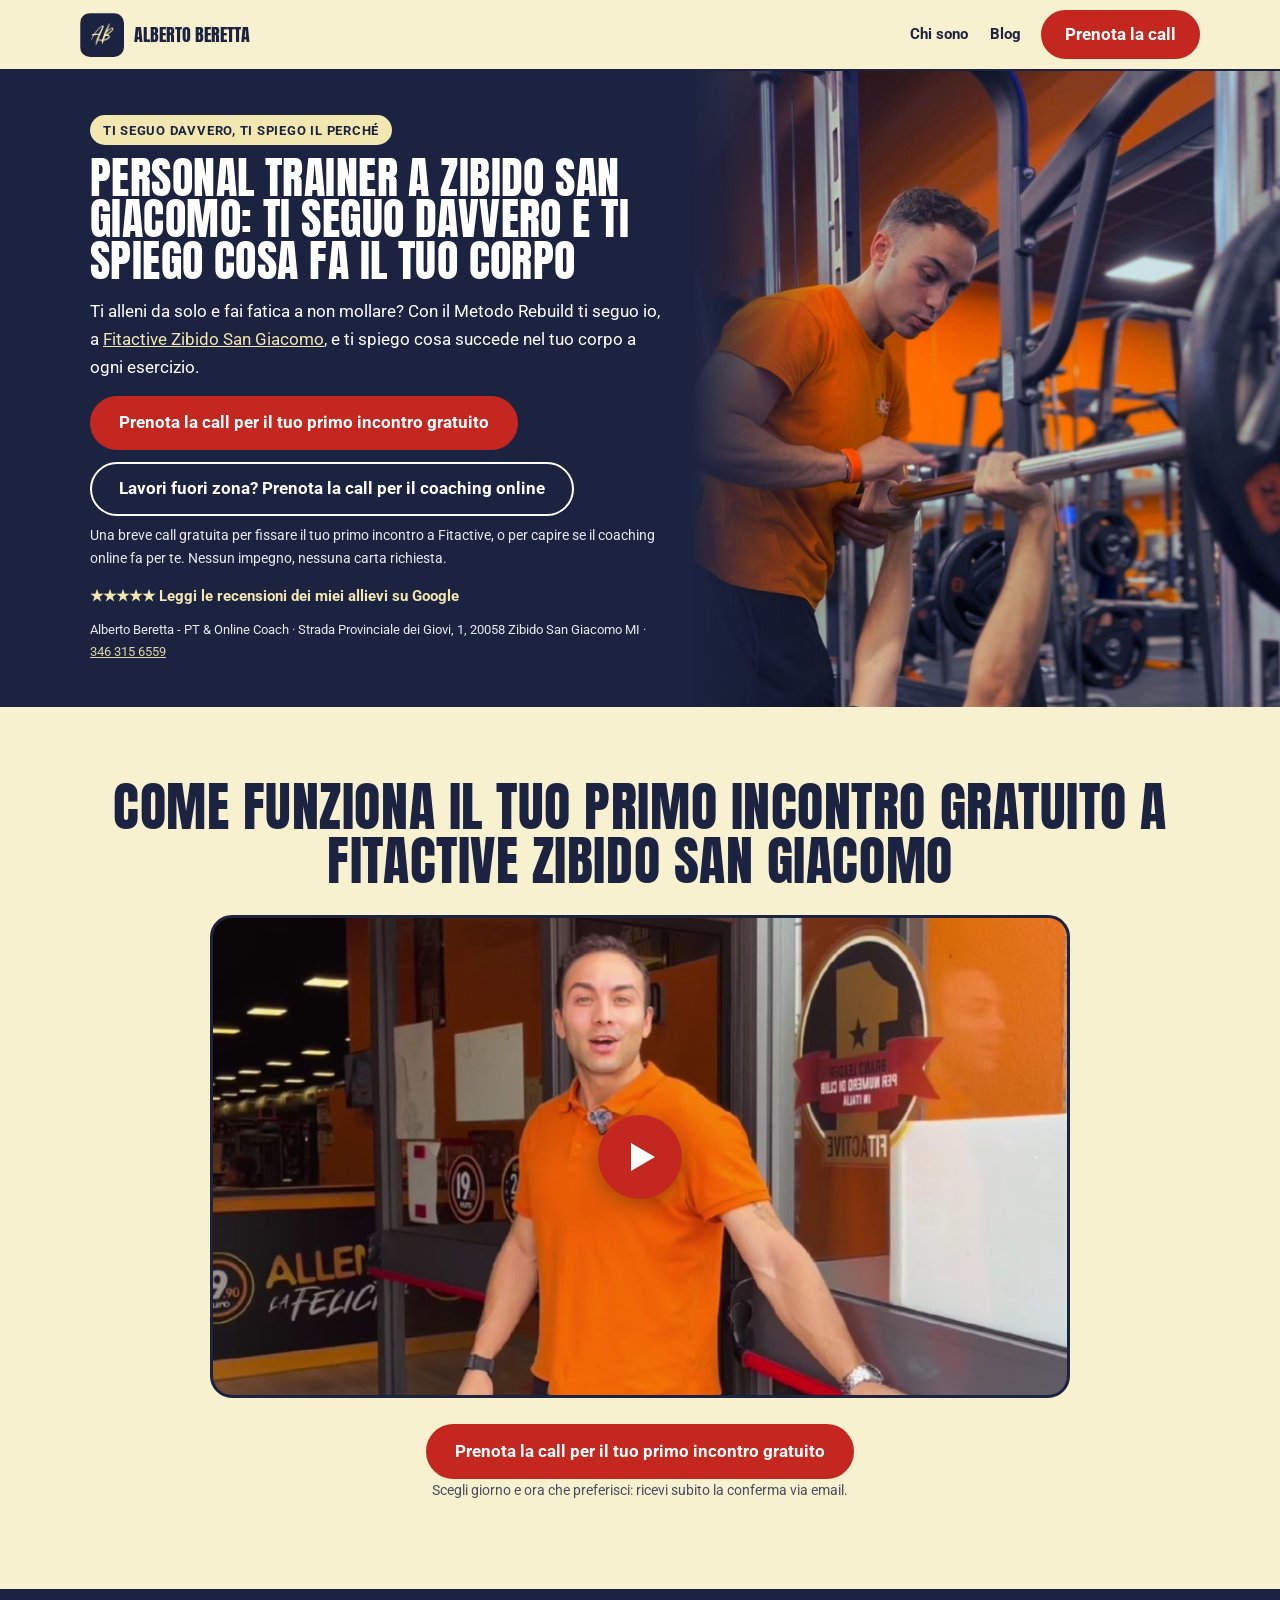
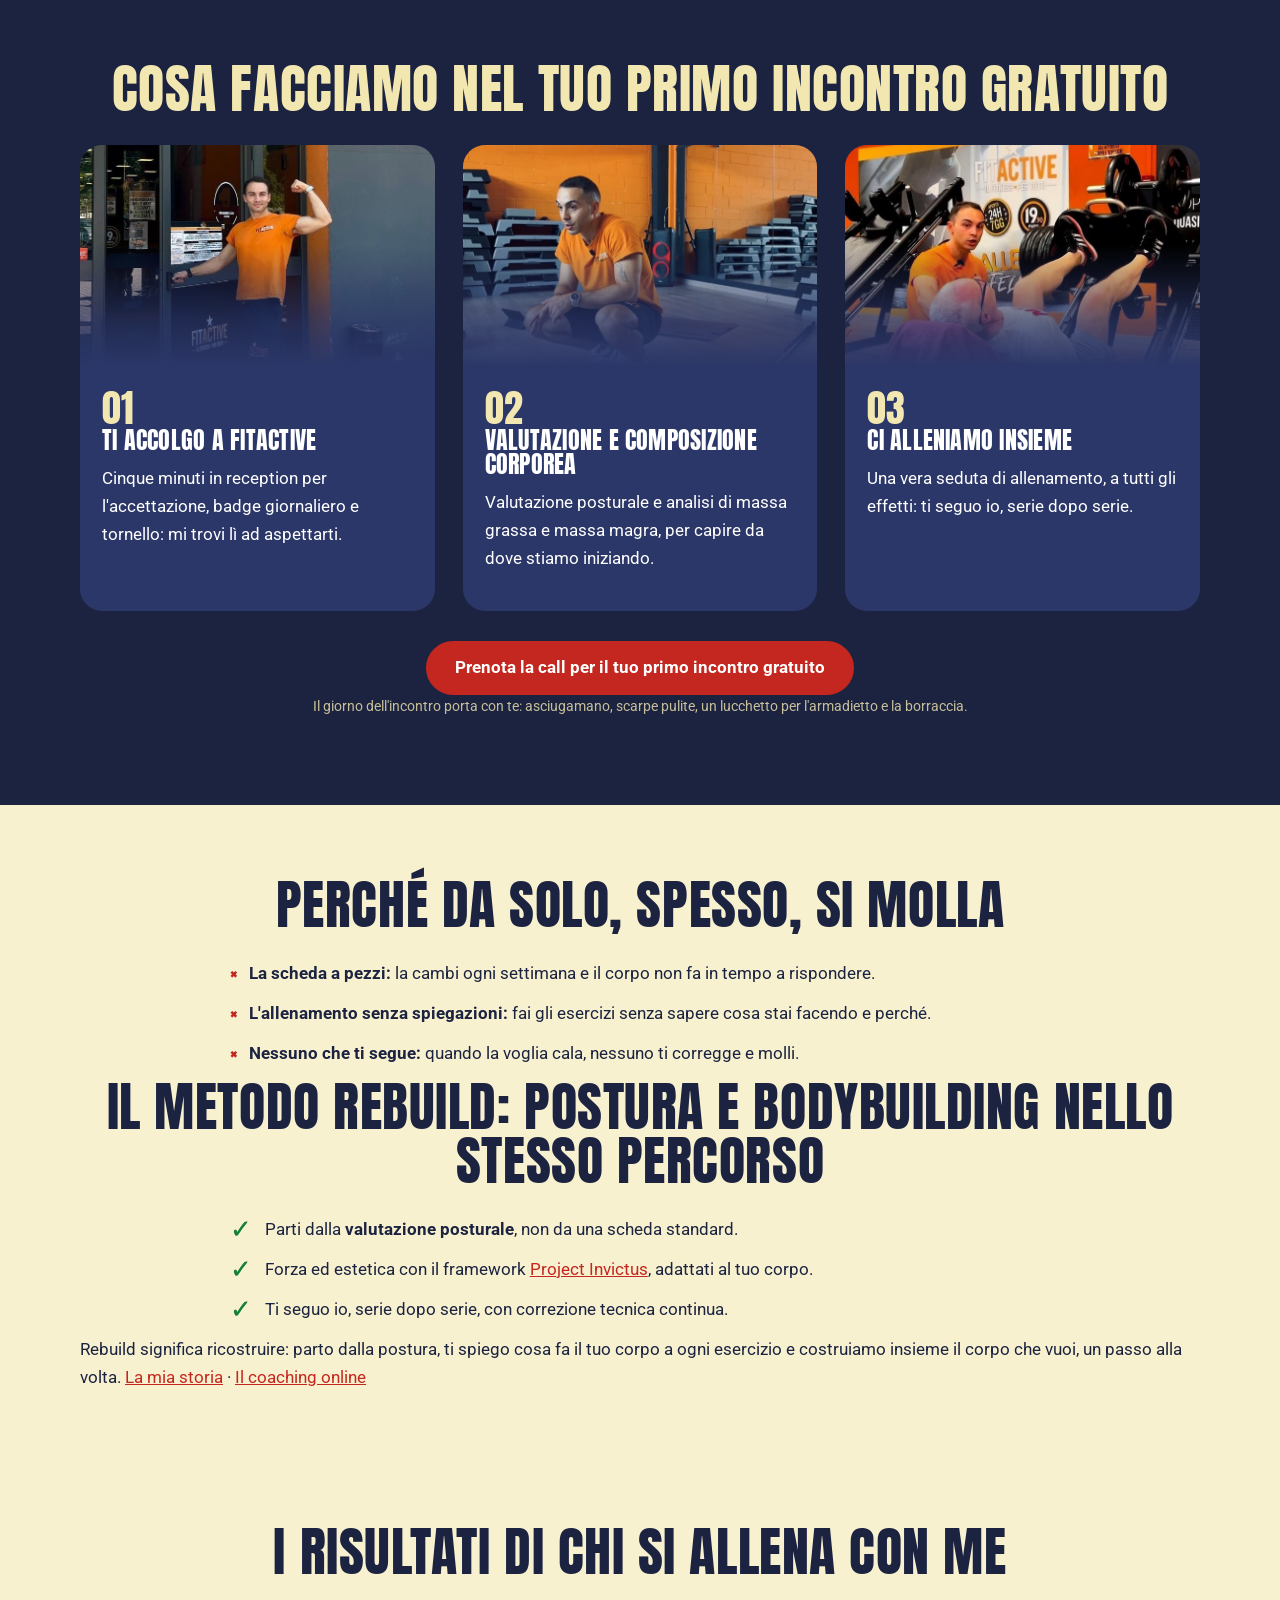
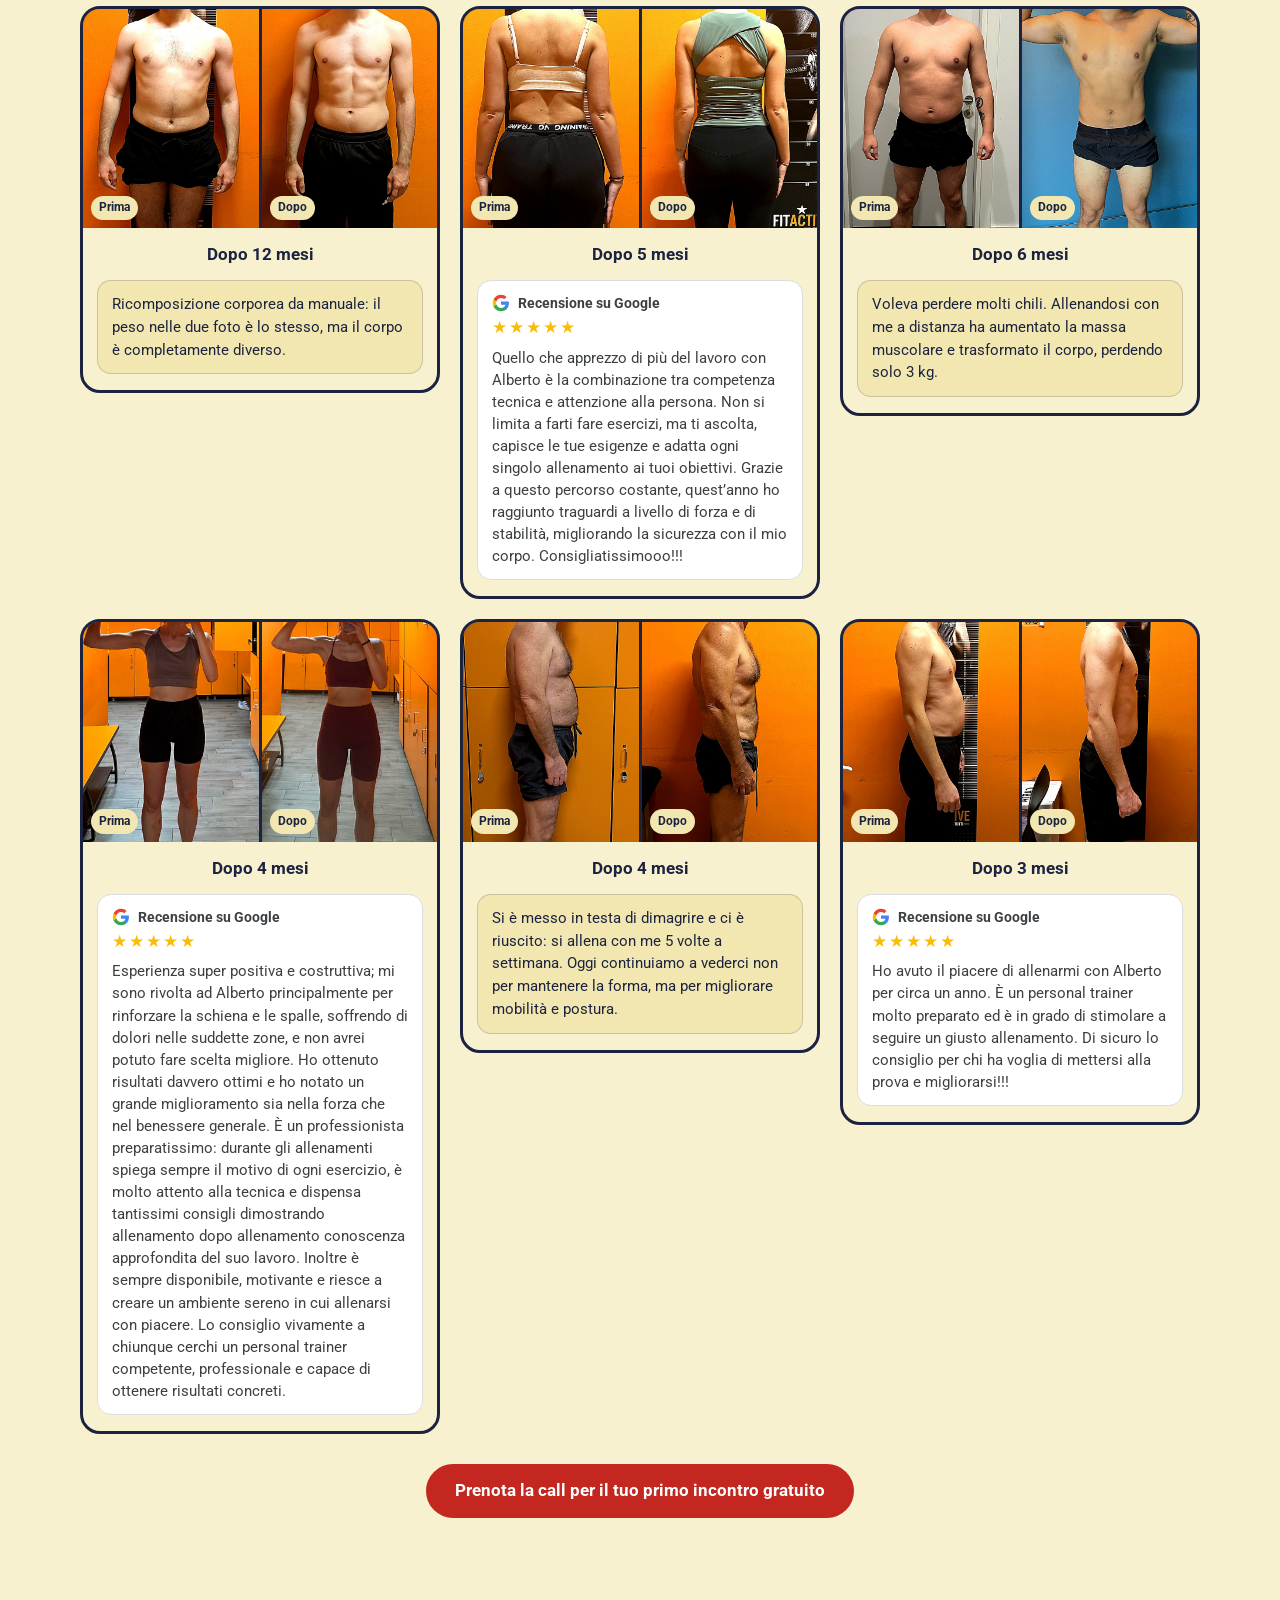
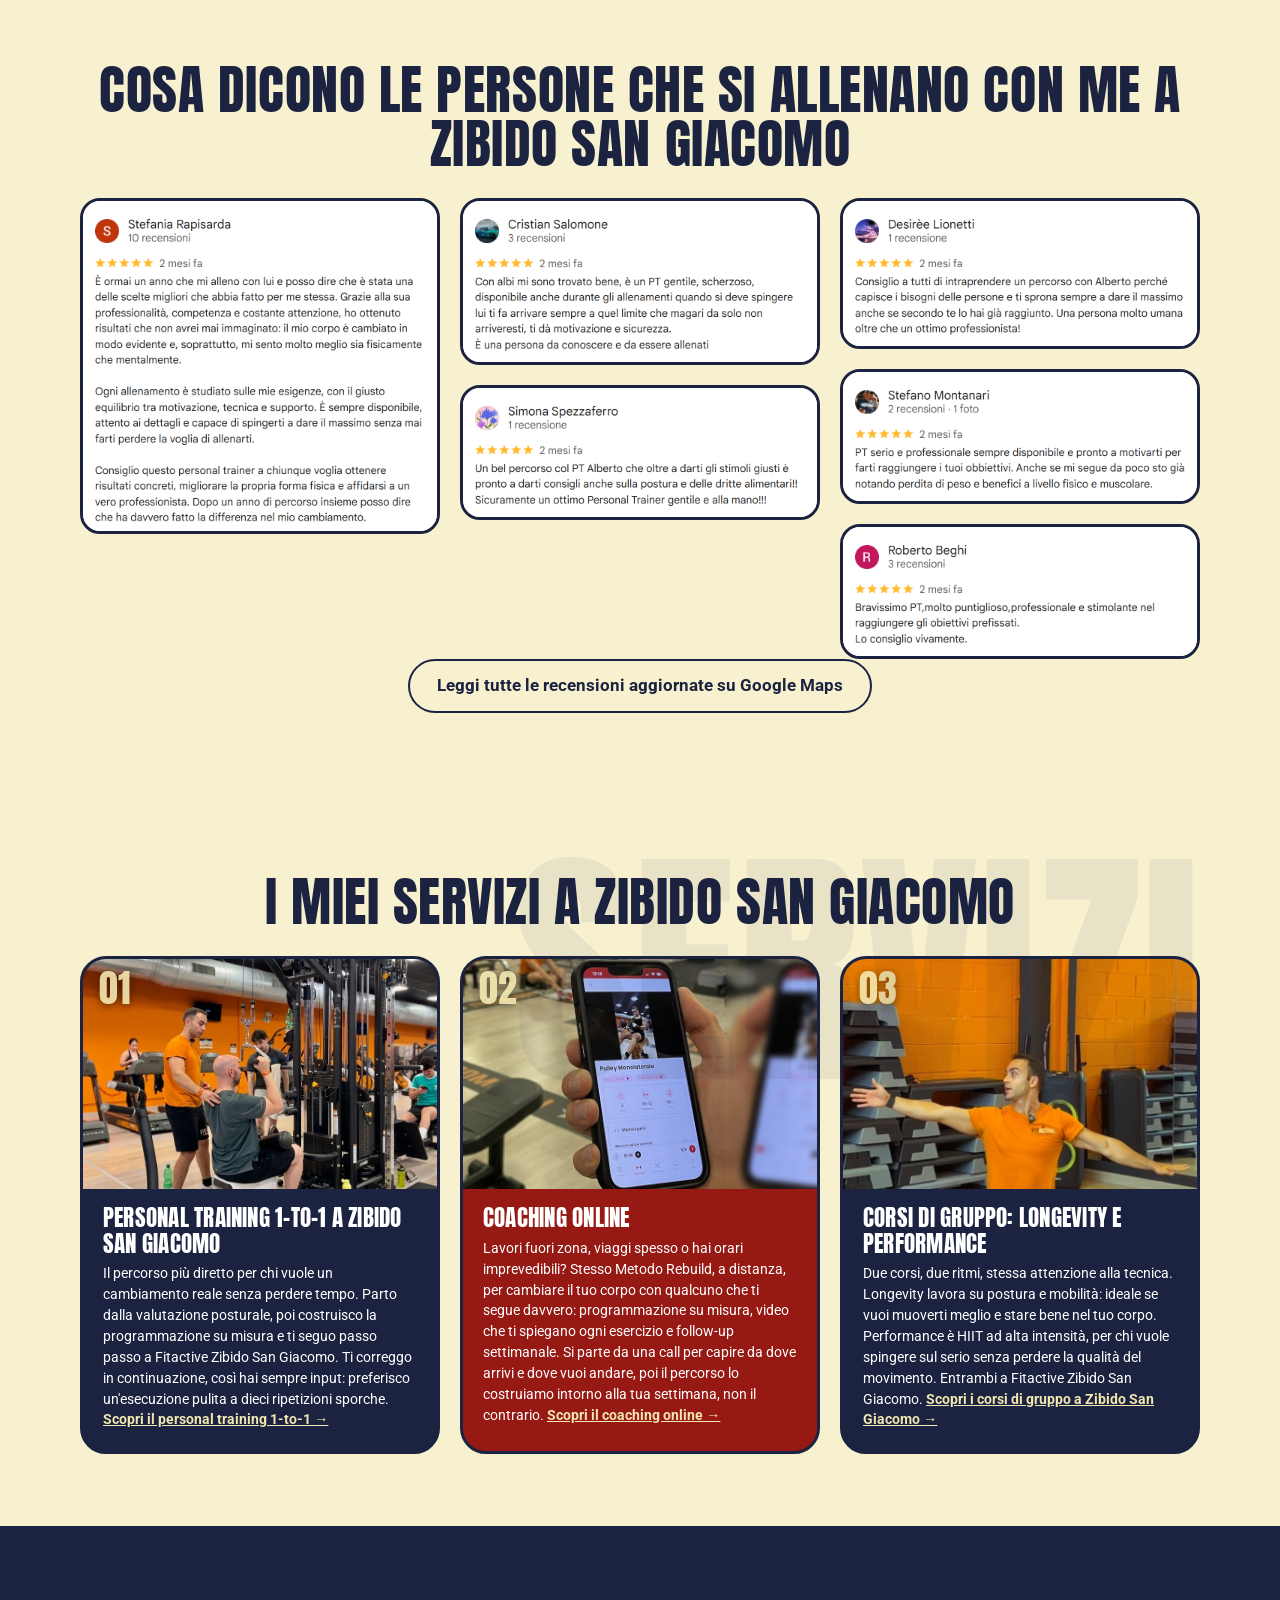
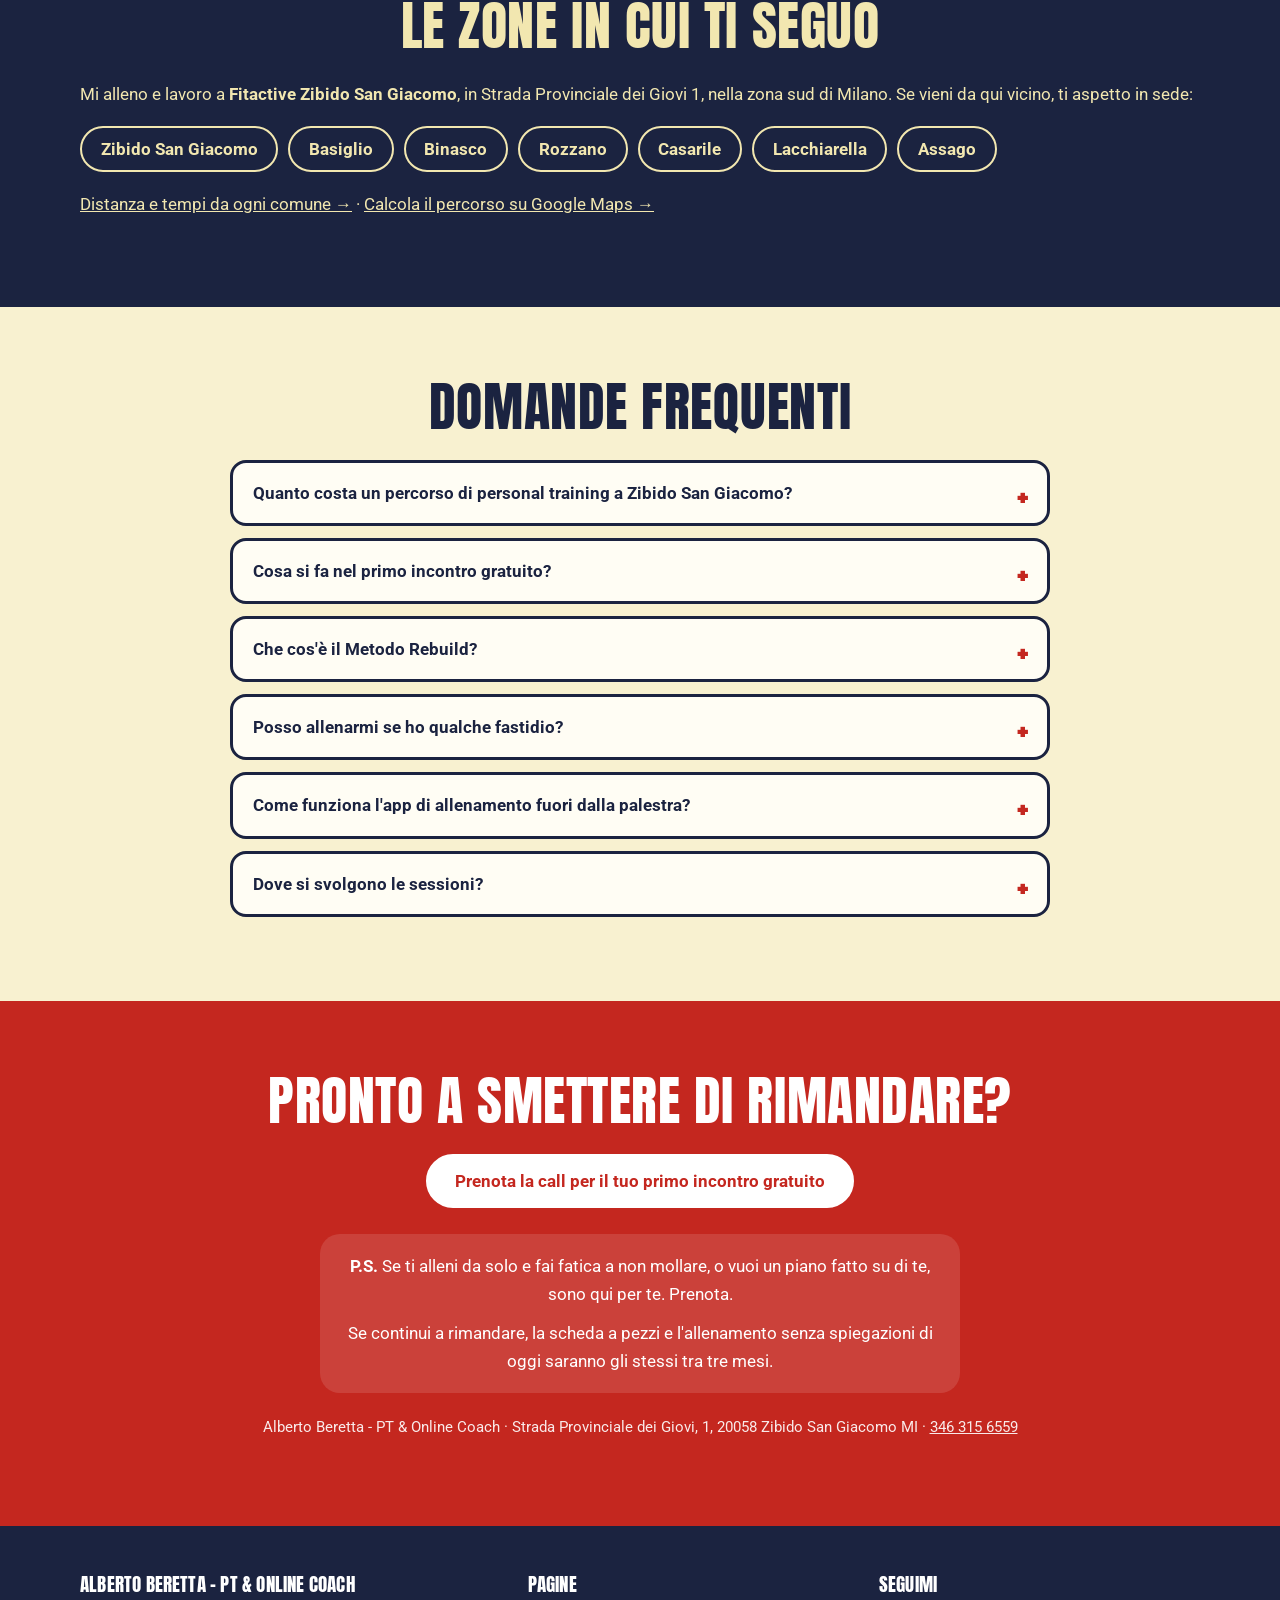
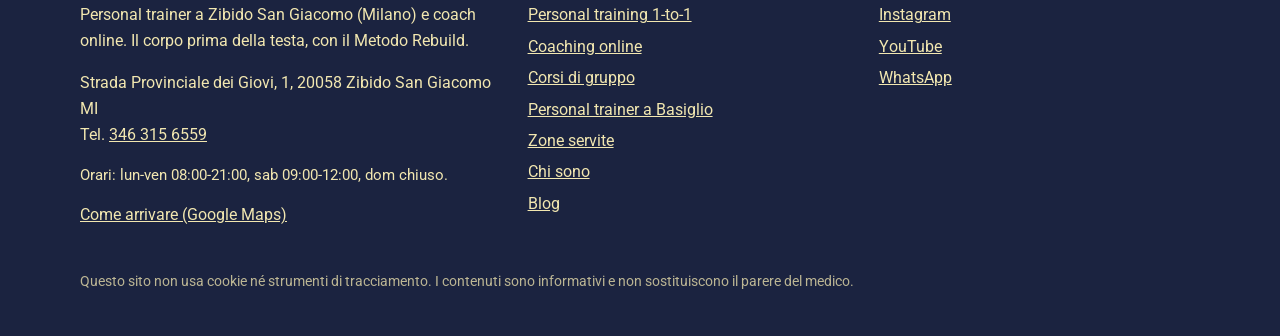
==== commit 7ea2efc3: "Add files via upload" ====
--- a/index.html
+++ b/index.html
@@ -4,25 +4,25 @@
 <meta charset="utf-8">
 <meta name="viewport" content="width=device-width,initial-scale=1">
 <title>Personal Trainer a Zibido San Giacomo | Alberto Beretta</title>
-<meta name="description" content="Personal trainer a Zibido San Giacomo (Milano): postura e forza con il Metodo Rebuild. Valutazione posturale gratuita, anche coaching online.">
+<meta name="description" content="Personal trainer a Zibido San Giacomo (Milano): ti seguo davvero e ti spiego cosa fa il tuo corpo, con il Metodo Rebuild. Primo incontro gratuito, anche coaching online.">
 <link rel="canonical" href="https://albertoberettapt-beep.github.io/">
 <meta name="theme-color" content="#1B2340">
 <meta property="og:type" content="website">
 <meta property="og:locale" content="it_IT">
 <meta property="og:site_name" content="Alberto Beretta - Personal Trainer">
 <meta property="og:title" content="Personal Trainer a Zibido San Giacomo | Alberto Beretta">
-<meta property="og:description" content="Personal trainer a Zibido San Giacomo (Milano): postura e forza con il Metodo Rebuild. Valutazione posturale gratuita, anche coaching online.">
+<meta property="og:description" content="Personal trainer a Zibido San Giacomo (Milano): ti seguo davvero e ti spiego cosa fa il tuo corpo, con il Metodo Rebuild. Primo incontro gratuito, anche coaching online.">
 <meta property="og:url" content="https://albertoberettapt-beep.github.io/">
 <meta property="og:image" content="https://albertoberettapt-beep.github.io/img/og.jpg">
 <meta name="twitter:card" content="summary_large_image">
 <link rel="icon" type="image/png" sizes="96x96" href="/img/logo-96.png">
 <link rel="apple-touch-icon" href="/img/logo-180.png">
 <link rel="preload" href="/fonts/anton-400.woff2" as="font" type="font/woff2" crossorigin>
-<link rel="preload" href="/fonts/roboto-400.woff2" as="font" type="font/woff2" crossorigin>
+<link rel="preload" href="/fonts/roboto-400.woff2" as="font" type="font/woff2" crossorigin>
 <link rel="preload" href="/fonts/roboto-700.woff2" as="font" type="font/woff2" crossorigin>
 <link rel="stylesheet" href="/css/style.css">
-<script type="application/ld+json">{"@context":"https://schema.org","@type":"ProfessionalService","name":"Alberto Beretta - PT & Online Coach","description":"Personal trainer a Zibido San Giacomo e coach online: postura e forza con il Metodo Rebuild.","url":"https://albertoberettapt-beep.github.io/","telephone":"+39 346 315 6559","openingHoursSpecification":[{"@type":"OpeningHoursSpecification","dayOfWeek":["Monday","Tuesday","Wednesday","Thursday","Friday"],"opens":"08:00","closes":"21:00"},{"@type":"OpeningHoursSpecification","dayOfWeek":"Saturday","opens":"09:00","closes":"12:00"}],"image":"https://albertoberettapt-beep.github.io/img/og.jpg","address":{"@type":"PostalAddress","streetAddress":"Strada Provinciale dei Giovi, 1","postalCode":"20058","addressLocality":"Zibido San Giacomo","addressRegion":"MI","addressCountry":"IT"},"areaServed":["Zibido San Giacomo","Basiglio","Binasco","Rozzano","Casarile","Lacchiarella","Assago"],"sameAs":["https://www.instagram.com/alberto.beretta.pt/","https://www.youtube.com/@AlbertoBerettaPT"]}</script>
-<script type="application/ld+json">{"@context":"https://schema.org","@type":"FAQPage","mainEntity":[{"@type":"Question","name":"Quanto costa un percorso di personal training a Zibido San Giacomo?","acceptedAnswer":{"@type":"Answer","text":"Dipende dalla durata del percorso (mensile, trimestrale o semestrale) e da quante volte a settimana ti alleni. Si parte sempre dalla valutazione posturale gratuita: prenotala qui e ti spiego i dettagli."}},{"@type":"Question","name":"Cosa si fa nella prima sessione di valutazione gratuita?","acceptedAnswer":{"@type":"Answer","text":"Un\u0027analisi della composizione corporea (BIA), un check posturale e un test dei pattern di movimento. Serve a costruire un programma su misura prima di iniziare ad allenarti."}},{"@type":"Question","name":"Che cos\u0027è il Metodo Rebuild?","acceptedAnswer":{"@type":"Answer","text":"È il mio modo di lavorare: forza ed estetica unite al riequilibrio posturale. Prima guardo come ti muovi, poi costruisco la programmazione sul tuo tempo, con correzione tecnica continua in ogni sessione."}},{"@type":"Question","name":"Posso allenarmi con il mal di schiena da scrivania?","acceptedAnswer":{"@type":"Answer","text":"Spesso sì: parto dalla valutazione per capire mobilità e compensi e scelgo esercizi e carichi adatti. Non sostituisco il medico: se hai dolore acuto o una patologia, ne parliamo prima con lui."}},{"@type":"Question","name":"Come funziona l\u0027app di allenamento fuori dalla palestra?","acceptedAnswer":{"@type":"Answer","text":"Ricevi la programmazione su un\u0027app dedicata, con video che spiegano ogni esercizio, e hai accesso al mio archivio video privato. Con il coaching online c\u0027è anche un follow-up settimanale."}},{"@type":"Question","name":"Dove si svolgono le sessioni?","acceptedAnswer":{"@type":"Answer","text":"In sede, a Fitactive Zibido San Giacomo (Strada Provinciale dei Giovi 1). Se sei fuori zona o hai orari imprevedibili, ti seguo online."}}]}</script>
+<script type="application/ld+json">{"@context":"https://schema.org","@type":"ProfessionalService","name":"Alberto Beretta - PT & Online Coach","description":"Personal trainer a Zibido San Giacomo e coach online: postura e forza con il Metodo Rebuild.","url":"https://albertoberettapt-beep.github.io/","telephone":"+39 346 315 6559","openingHoursSpecification":[{"@type":"OpeningHoursSpecification","dayOfWeek":["Monday","Tuesday","Wednesday","Thursday","Friday"],"opens":"08:00","closes":"21:00"},{"@type":"OpeningHoursSpecification","dayOfWeek":"Saturday","opens":"09:00","closes":"12:00"}],"image":"https://albertoberettapt-beep.github.io/img/og.jpg","address":{"@type":"PostalAddress","streetAddress":"Strada Provinciale dei Giovi, 1","postalCode":"20058","addressLocality":"Zibido San Giacomo","addressRegion":"MI","addressCountry":"IT"},"areaServed":["Zibido San Giacomo","Basiglio","Binasco","Rozzano","Casarile","Lacchiarella","Assago"],"sameAs":["https://www.instagram.com/alberto.beretta.pt/","https://www.youtube.com/@AlbertoBerettaPT"]}</script>
+<script type="application/ld+json">{"@context":"https://schema.org","@type":"FAQPage","mainEntity":[{"@type":"Question","name":"Quanto costa un percorso di personal training a Zibido San Giacomo?","acceptedAnswer":{"@type":"Answer","text":"Dipende dalla durata del percorso (mensile, trimestrale o semestrale) e da quante volte a settimana ti alleni. Si parte sempre dal primo incontro gratuito: prenotalo qui e ti spiego i dettagli."}},{"@type":"Question","name":"Cosa si fa nel primo incontro gratuito?","acceptedAnswer":{"@type":"Answer","text":"Un\u0027analisi della composizione corporea (BIA), un check posturale, un test dei pattern di movimento e una vera seduta di allenamento insieme. Serve a costruire un programma su misura e a farti capire cosa fa il tuo corpo."}},{"@type":"Question","name":"Che cos\u0027è il Metodo Rebuild?","acceptedAnswer":{"@type":"Answer","text":"È il mio modo di lavorare: forza ed estetica unite al riequilibrio posturale. Prima guardo come ti muovi, poi costruisco la programmazione sul tuo tempo, con correzione tecnica continua in ogni sessione. Rebuild significa ricostruire: si parte dalla postura e ti spiego cosa fa il tuo corpo, così costruisci il cambiamento passo dopo passo."}},{"@type":"Question","name":"Posso allenarmi se ho qualche fastidio?","acceptedAnswer":{"@type":"Answer","text":"Spesso sì: guardo come ti muovi per capire mobilità e compensi e scelgo esercizi e carichi adatti. Non sono un fisioterapista e non sostituisco il medico: se hai dolore acuto o una patologia, ne parliamo prima con lui."}},{"@type":"Question","name":"Come funziona l\u0027app di allenamento fuori dalla palestra?","acceptedAnswer":{"@type":"Answer","text":"Ricevi la programmazione su un\u0027app dedicata, con video che spiegano ogni esercizio, e hai accesso al mio archivio video privato. Con il coaching online c\u0027è anche un follow-up settimanale."}},{"@type":"Question","name":"Dove si svolgono le sessioni?","acceptedAnswer":{"@type":"Answer","text":"In sede, a Fitactive Zibido San Giacomo (Strada Provinciale dei Giovi 1). Se sei fuori zona o hai orari imprevedibili, ti seguo online."}}]}</script>
 </head>
 <body>
 <header class="top">
@@ -38,12 +38,12 @@
 <main id="main"><div class="hero hero-short">
 <img class="hero-bg" src="/img/personal-trainer-zibido-san-giacomo-allenamento.jpg" width="1000" height="1000" alt="Alberto Beretta, personal trainer, durante un allenamento a Fitactive Zibido San Giacomo" fetchpriority="high" style="object-position:50% 12%">
 <div class="wrap hero-in">
-<p class="eyebrow eb-d">Poco tempo, risultati veri</p>
-<h1>Personal trainer a Zibido San Giacomo: pi&ugrave; forza, meno fastidi da scrivania</h1>
+<p class="eyebrow eb-d">Ti seguo davvero, ti spiego il perch&eacute;</p>
+<h1>Personal trainer a Zibido San Giacomo: ti seguo davvero e ti spiego cosa fa il tuo corpo</h1>
 <div class="hero-copy">
-<p class="lead-sub">Hai poco tempo e lo vuoi usare bene? Sono qui per te: Metodo Rebuild, a <a href="https://www.fitactive.it/i-club/zibido.php" rel="noopener">Fitactive Zibido San Giacomo</a>.</p>
-<div class="cta-row"><a class="btn" href="https://calendar.app.google/LnRXrri4bbH3p1468">Prenota la call per la tua prova gratuita</a></div>
-<p class="note">Una breve call gratuita per fissare la tua prova a Fitactive. Nessun impegno, nessuna carta richiesta.</p>
+<p class="lead-sub">Ti alleni da solo e fai fatica a non mollare? Con il Metodo Rebuild ti seguo io, a <a href="https://www.fitactive.it/i-club/zibido.php" rel="noopener">Fitactive Zibido San Giacomo</a>, e ti spiego cosa succede nel tuo corpo a ogni esercizio.</p>
+<div class="cta-row"><a class="btn" href="https://calendar.app.google/LnRXrri4bbH3p1468">Prenota la call per il tuo primo incontro gratuito</a><a class="btn line" href="https://calendar.app.google/tRXcow6td5LZGSv19">Lavori fuori zona? Prenota la call per il coaching online</a></div>
+<p class="note">Una breve call gratuita per fissare il tuo primo incontro a Fitactive, o per capire se il coaching online fa per te. Nessun impegno, nessuna carta richiesta.</p>
 <p class="proof"><a href="https://www.google.com/maps/search/?api=1&amp;query=Alberto+Beretta+PT+%26+Online+Coach+Zibido+San+Giacomo" rel="noopener"><span aria-hidden="true">&#9733;&#9733;&#9733;&#9733;&#9733;</span> Leggi le recensioni dei miei allievi su Google</a></p>
 <p class="nap">Alberto Beretta - PT &amp; Online Coach &middot; Strada Provinciale dei Giovi, 1, 20058 Zibido San Giacomo MI &middot; <a href="tel:+393463156559">346 315 6559</a></p>
 </div>
@@ -51,30 +51,30 @@
 </div>
 
 <section class="vsl"><div class="wrap">
-<h2>Come funziona la tua prova gratuita a Fitactive Zibido San Giacomo</h2>
-<div class="video" data-yt="3Lp50tW4vwk"><button type="button" class="vplay" aria-label="Guarda il video: la tua prova gratuita a Fitactive Zibido San Giacomo"><img src="/img/video-prova-gratuita-fitactive-zibido-san-giacomo.jpg" width="1000" height="562" loading="lazy" alt="Alberto Beretta ti accoglie all'ingresso di Fitactive Zibido San Giacomo"><span class="pbtn" aria-hidden="true"></span></button></div>
+<h2>Come funziona il tuo primo incontro gratuito a Fitactive Zibido San Giacomo</h2>
+<div class="video" data-yt="3Lp50tW4vwk"><button type="button" class="vplay" aria-label="Guarda il video: il tuo primo incontro gratuito a Fitactive Zibido San Giacomo"><img src="/img/video-prova-gratuita-fitactive-zibido-san-giacomo.jpg" width="1000" height="562" loading="lazy" alt="Alberto Beretta ti accoglie all'ingresso di Fitactive Zibido San Giacomo"><span class="pbtn" aria-hidden="true"></span></button></div>
 <noscript><p class="note"><a href="https://youtu.be/3Lp50tW4vwk" rel="noopener">Guarda il video su YouTube</a></p></noscript>
-<div class="cta-row"><a class="btn" href="https://calendar.app.google/LnRXrri4bbH3p1468">Prenota la call per la tua prova gratuita</a></div>
+<div class="cta-row"><a class="btn" href="https://calendar.app.google/LnRXrri4bbH3p1468">Prenota la call per il tuo primo incontro gratuito</a></div>
 <p class="note">Scegli giorno e ora che preferisci: ricevi subito la conferma via email.</p>
 </div></section>
 
 <section class="band"><div class="wrap">
-<h2>Cosa facciamo nella tua prova gratuita</h2>
+<h2>Cosa facciamo nel tuo primo incontro gratuito</h2>
 <div class="steps fotoalto">
 <div class="step"><img class="bg" src="/img/fitactive-zibido-san-giacomo-ingresso.jpg" alt="Alberto Beretta ti aspetta all'ingresso di Fitactive Zibido San Giacomo" width="742" height="742" loading="lazy" style="object-position:50% 0"><b>01</b><h3>Ti accolgo a Fitactive</h3><p>Cinque minuti in reception per l'accettazione, badge giornaliero e tornello: mi trovi l&igrave; ad aspettarti.</p></div>
 <div class="step"><img class="bg" src="/img/valutazione-posturale-zibido-san-giacomo.jpg" alt="Alberto Beretta spiega la valutazione posturale gratuita a Fitactive Zibido San Giacomo" width="1000" height="462" loading="lazy" style="object-position:35% 50%"><b>02</b><h3>Valutazione e composizione corporea</h3><p>Valutazione posturale e analisi di massa grassa e massa magra, per capire da dove stiamo iniziando.</p></div>
 <div class="step"><img class="bg" src="/img/allenamento-leg-press-fitactive-zibido-san-giacomo.jpg" alt="Alberto Beretta segue un allievo alla leg press a Fitactive Zibido San Giacomo" width="720" height="720" loading="lazy" style="object-position:50% 70%"><b>03</b><h3>Ci alleniamo insieme</h3><p>Una vera seduta di allenamento, a tutti gli effetti: ti seguo io, serie dopo serie.</p></div>
 </div>
-<div class="cta-row"><a class="btn" href="https://calendar.app.google/LnRXrri4bbH3p1468">Prenota la call per la tua prova gratuita</a></div>
-<p class="note">Il giorno della prova porta con te: asciugamano, scarpe pulite, un lucchetto per l'armadietto e la borraccia.</p>
+<div class="cta-row"><a class="btn" href="https://calendar.app.google/LnRXrri4bbH3p1468">Prenota la call per il tuo primo incontro gratuito</a></div>
+<p class="note">Il giorno dell'incontro porta con te: asciugamano, scarpe pulite, un lucchetto per l'armadietto e la borraccia.</p>
 </div></section>
 
 <section><div class="wrap">
-<h2>Perch&eacute; da solo, in palestra, non cambi davvero</h2>
+<h2>Perch&eacute; da solo, spesso, si molla</h2>
 <ul class="xlist on-light">
-<li><b>La scheda copiata o improvvisata:</b> non sa come ti muovi e dove senti fastidio.</li>
-<li><b>L'allenamento solo estetico:</b> carichi che non tengono conto dei tuoi compensi posturali.</li>
-<li><b>Il lavoro solo posturale:</b> stai meglio, ma forza e fisico restano fermi.</li>
+<li><b>La scheda a pezzi:</b> la cambi ogni settimana e il corpo non fa in tempo a rispondere.</li>
+<li><b>L'allenamento senza spiegazioni:</b> fai gli esercizi senza sapere cosa stai facendo e perch&eacute;.</li>
+<li><b>Nessuno che ti segue:</b> quando la voglia cala, nessuno ti corregge e molli.</li>
 </ul>
 <h2 class="sub-h">Il Metodo Rebuild: postura e bodybuilding nello stesso percorso</h2>
 <ul class="vlist on-light">
@@ -82,7 +82,7 @@
 <li>Forza ed estetica con il framework <a href="https://www.academyinvictus.it/albo/" rel="noopener">Project Invictus</a>, adattati al tuo corpo.</li>
 <li>Ti seguo io, serie dopo serie, con correzione tecnica continua.</li>
 </ul>
-<p class="on-light">Rebuild significa ricostruire: parto dalla postura, costruiamo il corpo che vuoi e, un'abitudine alla volta, la mente si schiarisce. <a href="/chi-sono/">La mia storia</a> &middot; <a href="/coaching-online/">Il coaching online</a></p>
+<p class="on-light">Rebuild significa ricostruire: parto dalla postura, ti spiego cosa fa il tuo corpo a ogni esercizio e costruiamo insieme il corpo che vuoi, un passo alla volta. <a href="/chi-sono/">La mia storia</a> &middot; <a href="/coaching-online/">Il coaching online</a></p>
 </div></section>
 
 <section class="results"><div class="wrap">
@@ -95,7 +95,7 @@
 <div class="ba"><div class="pair"><figure><img loading="lazy" src="/img/coaching-online-risultato-allievo-1-prima.jpg" width="600" height="750" alt="Allievo di Alberto Beretta prima di 4 mesi di percorso"><figcaption class="tag">Prima</figcaption></figure><figure><img loading="lazy" src="/img/coaching-online-risultato-allievo-1-dopo.jpg" width="600" height="750" alt="Stesso allievo dopo 4 mesi di percorso con Alberto Beretta"><figcaption class="tag">Dopo</figcaption></figure></div><p class="cap">Dopo 4 mesi</p><div class="acomment"><p>Si &egrave; messo in testa di dimagrire e ci &egrave; riuscito: si allena con me 5 volte a settimana. Oggi continuiamo a vederci non per mantenere la forma, ma per migliorare mobilit&agrave; e postura.</p></div></div>
 <div class="ba"><div class="pair"><figure><img src="/img/coaching-online-risultato-allievo-6-prima.jpg" width="600" height="750" loading="lazy" alt="Allievo di Alberto Beretta prima di 3 mesi di percorso"><figcaption class="tag">Prima</figcaption></figure><figure><img src="/img/coaching-online-risultato-allievo-6-dopo.jpg" width="600" height="750" loading="lazy" alt="Stesso allievo dopo 3 mesi di percorso con Alberto Beretta"><figcaption class="tag">Dopo</figcaption></figure></div><p class="cap">Dopo 3 mesi</p><div class="greview"><div class="ghead"><svg aria-hidden="true" width="18" height="18" viewBox="0 0 24 24"><path fill="#4285F4" d="M22.56 12.25c0-.78-.07-1.53-.2-2.25H12v4.26h5.92c-.26 1.37-1.04 2.53-2.21 3.31v2.77h3.57c2.08-1.92 3.28-4.74 3.28-8.09z"/><path fill="#34A853" d="M12 23c2.97 0 5.46-.98 7.28-2.66l-3.57-2.77c-.98.66-2.23 1.06-3.71 1.06-2.86 0-5.29-1.93-6.16-4.53H2.18v2.84C3.99 20.53 7.7 23 12 23z"/><path fill="#FBBC05" d="M5.84 14.09c-.22-.66-.35-1.36-.35-2.09s.13-1.43.35-2.09V7.07H2.18C1.43 8.55 1 10.22 1 12s.43 3.45 1.18 4.93l2.85-2.22.81-.62z"/><path fill="#EA4335" d="M12 5.38c1.62 0 3.06.56 4.21 1.64l3.15-3.15C17.45 2.09 14.97 1 12 1 7.7 1 3.99 3.47 2.18 7.07l3.66 2.84c.87-2.6 3.3-4.53 6.16-4.53z"/></svg><span>Recensione su Google</span></div><div class="gstars" aria-label="5 stelle su 5">&#9733;&#9733;&#9733;&#9733;&#9733;</div><p>Ho avuto il piacere di allenarmi con Alberto per circa un anno. &Egrave; un personal trainer molto preparato ed &egrave; in grado di stimolare a seguire un giusto allenamento. Di sicuro lo consiglio per chi ha voglia di mettersi alla prova e migliorarsi!!!</p></div></div>
 </div>
-<div class="cta-row"><a class="btn" href="https://calendar.app.google/LnRXrri4bbH3p1468">Prenota la call per la tua prova gratuita</a></div>
+<div class="cta-row"><a class="btn" href="https://calendar.app.google/LnRXrri4bbH3p1468">Prenota la call per il tuo primo incontro gratuito</a></div>
 </div></section>
 
 <section><div class="wrap">
@@ -115,8 +115,8 @@
 <h2>I miei servizi a Zibido San Giacomo</h2>
 <div class="cards tall long">
 <div class="card c1"><img class="bg" src="/img/personal-training-1to1-zibido-san-giacomo.jpg" alt="Alberto Beretta corregge la tecnica di un allievo al cavo durante il personal training 1-to-1" width="1000" height="563" loading="lazy" style="object-position:35% 40%"><span class="n">01</span><h3>Personal Training 1-to-1 a Zibido San Giacomo</h3><p>Il percorso più diretto per chi vuole un cambiamento reale senza perdere tempo. Parto dalla valutazione posturale, poi costruisco la programmazione su misura e ti seguo passo passo a Fitactive Zibido San Giacomo. Ti correggo in continuazione, così hai sempre input: preferisco un'esecuzione pulita a dieci ripetizioni sporche. <a class="go" href="/personal-training-zibido-san-giacomo/">Scopri il personal training 1-to-1 &rarr;</a></p></div>
-<div class="card c2"><img class="bg" src="/img/app-allenamento-coaching-online-centrato.jpg" alt="Smartphone con l'app di allenamento del coaching online aperta su un esercizio, in sala pesi a Fitactive" width="760" height="562" loading="lazy"><span class="n">02</span><h3>Coaching Online</h3><p>Lavori fuori zona, viaggi spesso o hai orari imprevedibili? Stesso Metodo Rebuild, a distanza, per cambiare il tuo corpo e ritrovare chiarezza mentale: programmazione su misura, video che ti spiegano ogni esercizio e follow-up settimanale. Si parte da una call per capire da dove arrivi e dove vuoi andare, poi il percorso lo costruiamo intorno alla tua settimana, non il contrario. <a class="go" href="/coaching-online/">Scopri il coaching online &rarr;</a></p></div>
-<div class="card c3"><img class="bg" src="/img/corsi-di-gruppo-zibido-san-giacomo.jpg" alt="Alberto Beretta guida un corso di gruppo di mobilità a Fitactive Zibido San Giacomo" width="720" height="1280" loading="lazy" style="object-position:50% 80%"><span class="n">03</span><h3>Corsi di gruppo: Longevity e Performance</h3><p>Due corsi, due ritmi, stessa attenzione alla tecnica. Longevity lavora su postura e mobilità: ideale se passi la giornata seduto e vuoi stare meglio nel tuo corpo. Performance è HIIT ad alta intensità, per chi vuole spingere sul serio senza perdere la qualità del movimento. Entrambi a Fitactive Zibido San Giacomo. <a class="go" href="/corsi-di-gruppo-zibido-san-giacomo/">Scopri i corsi di gruppo a Zibido San Giacomo &rarr;</a></p></div>
+<div class="card c2"><img class="bg" src="/img/app-allenamento-coaching-online-centrato.jpg" alt="Smartphone con l'app di allenamento del coaching online aperta su un esercizio, in sala pesi a Fitactive" width="760" height="562" loading="lazy"><span class="n">02</span><h3>Coaching Online</h3><p>Lavori fuori zona, viaggi spesso o hai orari imprevedibili? Stesso Metodo Rebuild, a distanza, per cambiare il tuo corpo con qualcuno che ti segue davvero: programmazione su misura, video che ti spiegano ogni esercizio e follow-up settimanale. Si parte da una call per capire da dove arrivi e dove vuoi andare, poi il percorso lo costruiamo intorno alla tua settimana, non il contrario. <a class="go" href="/coaching-online/">Scopri il coaching online &rarr;</a></p></div>
+<div class="card c3"><img class="bg" src="/img/corsi-di-gruppo-zibido-san-giacomo.jpg" alt="Alberto Beretta guida un corso di gruppo di mobilità a Fitactive Zibido San Giacomo" width="720" height="1280" loading="lazy" style="object-position:50% 80%"><span class="n">03</span><h3>Corsi di gruppo: Longevity e Performance</h3><p>Due corsi, due ritmi, stessa attenzione alla tecnica. Longevity lavora su postura e mobilità: ideale se vuoi muoverti meglio e stare bene nel tuo corpo. Performance è HIIT ad alta intensità, per chi vuole spingere sul serio senza perdere la qualità del movimento. Entrambi a Fitactive Zibido San Giacomo. <a class="go" href="/corsi-di-gruppo-zibido-san-giacomo/">Scopri i corsi di gruppo a Zibido San Giacomo &rarr;</a></p></div>
 </div>
 </div></section>
 
@@ -137,21 +137,21 @@
 
 <section><div class="wrap">
 <h2>Domande frequenti</h2>
-<details><summary>Quanto costa un percorso di personal training a Zibido San Giacomo?</summary><p>Dipende dalla durata del percorso (mensile, trimestrale o semestrale) e da quante volte a settimana ti alleni. Si parte sempre dalla valutazione posturale gratuita: <a href="https://calendar.app.google/LnRXrri4bbH3p1468">prenotala qui</a> e ti spiego i dettagli.</p></details>
-<details><summary>Cosa si fa nella prima sessione di valutazione gratuita?</summary><p>Un'analisi della composizione corporea (BIA), un check posturale e un test dei pattern di movimento. Serve a costruire un programma su misura prima di iniziare ad allenarti.</p></details>
-<details><summary>Che cos'è il Metodo Rebuild?</summary><p>È il mio modo di lavorare: forza ed estetica unite al riequilibrio posturale. Prima guardo come ti muovi, poi costruisco la programmazione sul tuo tempo, con correzione tecnica continua in ogni sessione. Rebuild significa ricostruire: si parte dalla postura per cambiare il corpo e, un'abitudine alla volta, ritrovare chiarezza mentale.</p></details>
-<details><summary>Posso allenarmi con il mal di schiena da scrivania?</summary><p>Spesso sì: parto dalla valutazione per capire mobilità e compensi e scelgo esercizi e carichi adatti. Non sostituisco il medico: se hai dolore acuto o una patologia, ne parliamo prima con lui.</p></details>
+<details><summary>Quanto costa un percorso di personal training a Zibido San Giacomo?</summary><p>Dipende dalla durata del percorso (mensile, trimestrale o semestrale) e da quante volte a settimana ti alleni. Si parte sempre dal primo incontro gratuito: <a href="https://calendar.app.google/LnRXrri4bbH3p1468">prenotalo qui</a> e ti spiego i dettagli.</p></details>
+<details><summary>Cosa si fa nel primo incontro gratuito?</summary><p>Un'analisi della composizione corporea (BIA), un check posturale, un test dei pattern di movimento e una vera seduta di allenamento insieme. Serve a costruire un programma su misura e a farti capire cosa fa il tuo corpo.</p></details>
+<details><summary>Che cos'è il Metodo Rebuild?</summary><p>È il mio modo di lavorare: forza ed estetica unite al riequilibrio posturale. Prima guardo come ti muovi, poi costruisco la programmazione sul tuo tempo, con correzione tecnica continua in ogni sessione. Rebuild significa ricostruire: si parte dalla postura e ti spiego cosa fa il tuo corpo, così costruisci il cambiamento passo dopo passo.</p></details>
+<details><summary>Posso allenarmi se ho qualche fastidio?</summary><p>Spesso s&igrave;: guardo come ti muovi per capire mobilit&agrave; e compensi e scelgo esercizi e carichi adatti. Non sono un fisioterapista e non sostituisco il medico: se hai dolore acuto o una patologia, ne parliamo prima con lui.</p></details>
 <details><summary>Come funziona l'app di allenamento fuori dalla palestra?</summary><p>Ricevi la programmazione su un'app dedicata, con video che spiegano ogni esercizio, e hai accesso al mio archivio video privato. Con il <a href="/coaching-online/">coaching online</a> c'è anche un follow-up settimanale.</p></details>
 <details><summary>Dove si svolgono le sessioni?</summary><p>In sede, a Fitactive Zibido San Giacomo (Strada Provinciale dei Giovi 1). Se sei fuori zona o hai orari imprevedibili, ti seguo online.</p></details>
 </div></section>
 
 <section class="final"><div class="wrap">
 <h2>Pronto a smettere di rimandare?</h2>
-<div class="cta-row" style="justify-content:center"><a class="btn" href="https://calendar.app.google/LnRXrri4bbH3p1468">Prenota la call per la tua prova gratuita</a></div>
-<div class="ps"><p><b>P.S.</b> Se hai poco tempo e lo vuoi usare bene, o hai qualche dolore da scrivania e vuoi risolverlo, sono qui per te. Prenota.</p><p>Se continui a rimandare, la scheda generica e i fastidi di oggi saranno gli stessi tra tre mesi.</p></div>
+<div class="cta-row" style="justify-content:center"><a class="btn" href="https://calendar.app.google/LnRXrri4bbH3p1468">Prenota la call per il tuo primo incontro gratuito</a></div>
+<div class="ps"><p><b>P.S.</b> Se ti alleni da solo e fai fatica a non mollare, o vuoi un piano fatto su di te, sono qui per te. Prenota.</p><p>Se continui a rimandare, la scheda a pezzi e l'allenamento senza spiegazioni di oggi saranno gli stessi tra tre mesi.</p></div>
 <p class="nap">Alberto Beretta - PT &amp; Online Coach &middot; Strada Provinciale dei Giovi, 1, 20058 Zibido San Giacomo MI &middot; <a href="tel:+393463156559">346 315 6559</a></p>
 </div></section>
-<script>document.querySelectorAll('.video[data-yt]').forEach(function(v){v.querySelector('.vplay').addEventListener('click',function(){var f=document.createElement('iframe');f.src='https://www.youtube-nocookie.com/embed/'+v.getAttribute('data-yt')+'?autoplay=1&rel=0';f.title='La tua prova gratuita a Fitactive Zibido San Giacomo';f.allow='autoplay; encrypted-media; picture-in-picture; fullscreen';f.allowFullscreen=true;v.innerHTML='';v.appendChild(f)})})</script>
+<script>document.querySelectorAll('.video[data-yt]').forEach(function(v){v.querySelector('.vplay').addEventListener('click',function(){var f=document.createElement('iframe');f.src='https://www.youtube-nocookie.com/embed/'+v.getAttribute('data-yt')+'?autoplay=1&rel=0';f.title='Il tuo primo incontro gratuito a Fitactive Zibido San Giacomo';f.allow='autoplay; encrypted-media; picture-in-picture; fullscreen';f.allowFullscreen=true;v.innerHTML='';v.appendChild(f)})})</script>
 </main>
 <footer>
 <div class="wrap">
@@ -180,7 +180,7 @@
 <ul>
 <li><a href="https://www.instagram.com/alberto.beretta.pt/" rel="noopener">Instagram</a></li>
 <li><a href="https://www.youtube.com/@AlbertoBerettaPT" rel="noopener">YouTube</a></li>
-<li><a href="https://wa.me/393463156559?text=Ciao%21%20Vorrei%20prenotare%20la%20mia%20valutazione%20gratuita" rel="noopener">WhatsApp</a></li>
+<li><a href="https://wa.me/393463156559?text=Ciao%21%20Vorrei%20prenotare%20il%20mio%20primo%20incontro%20gratuito" rel="noopener">WhatsApp</a></li>
 </ul>
 </div>
 </div>
